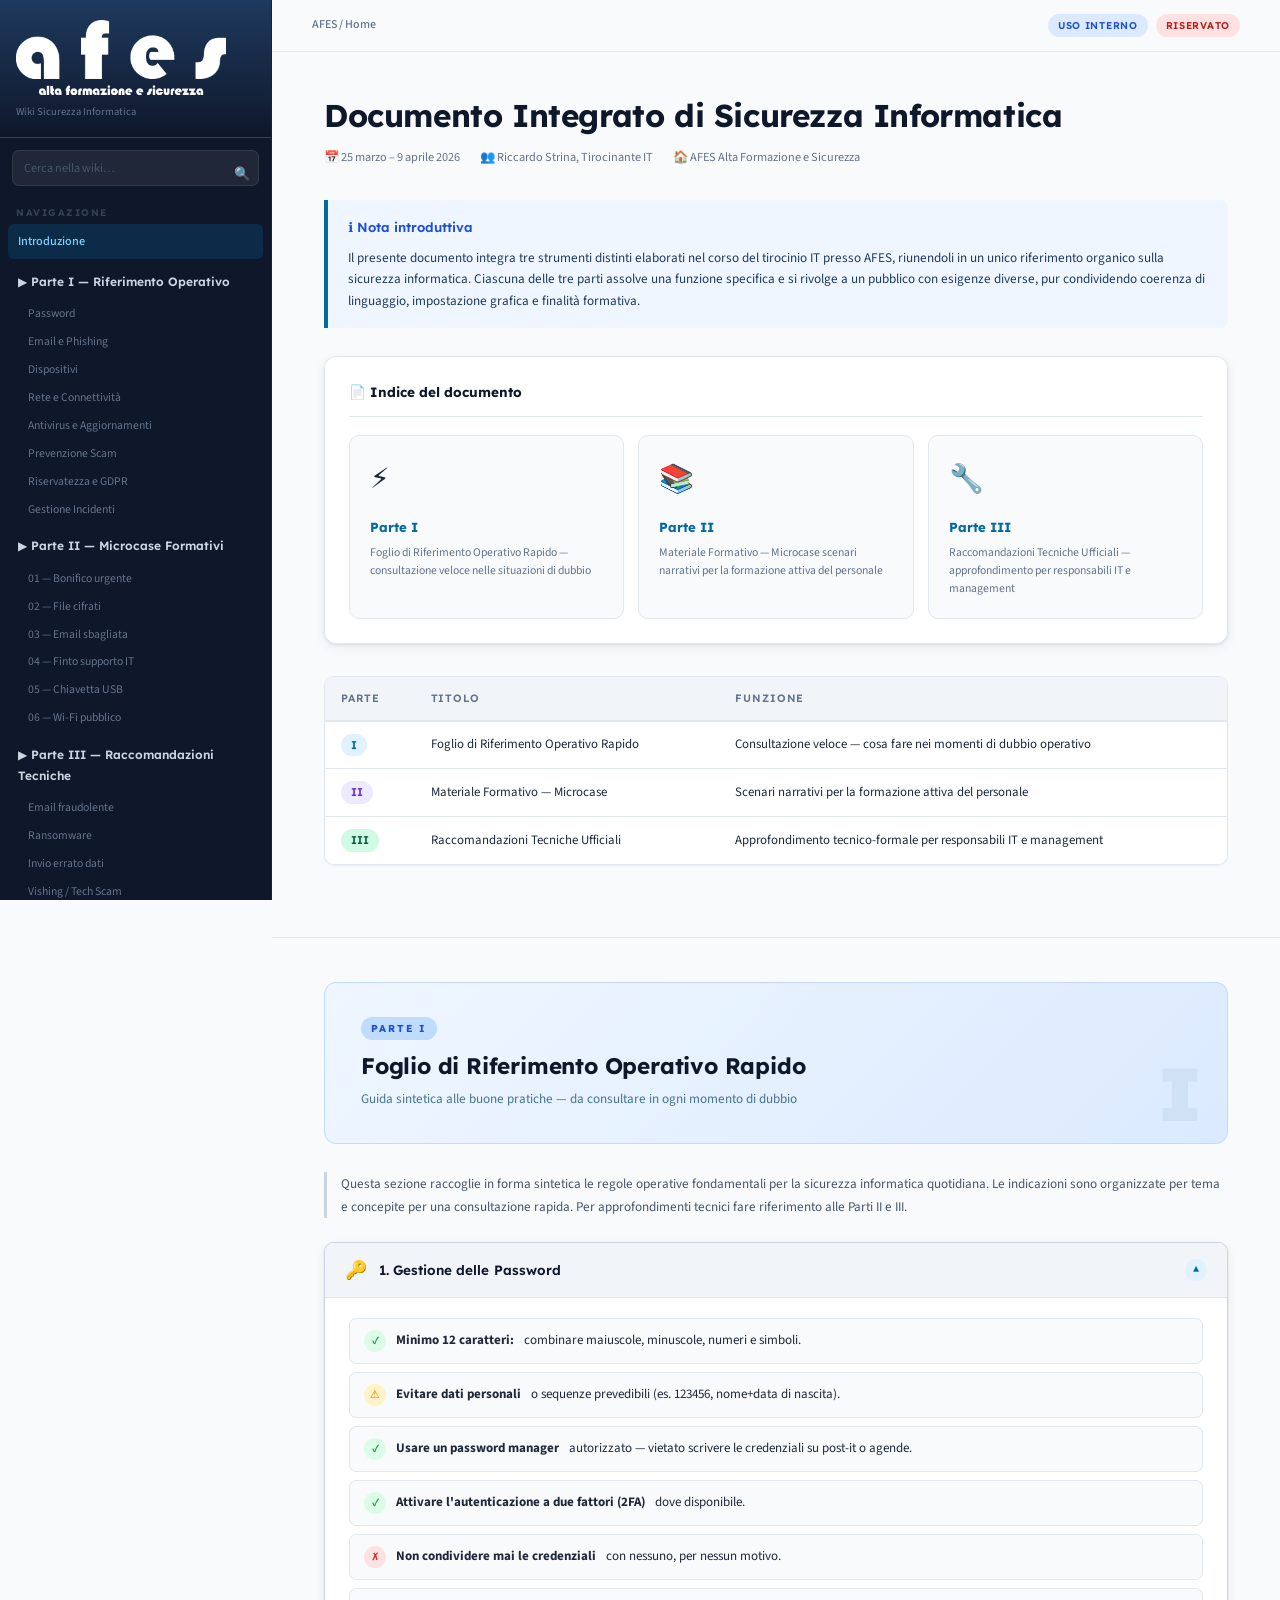
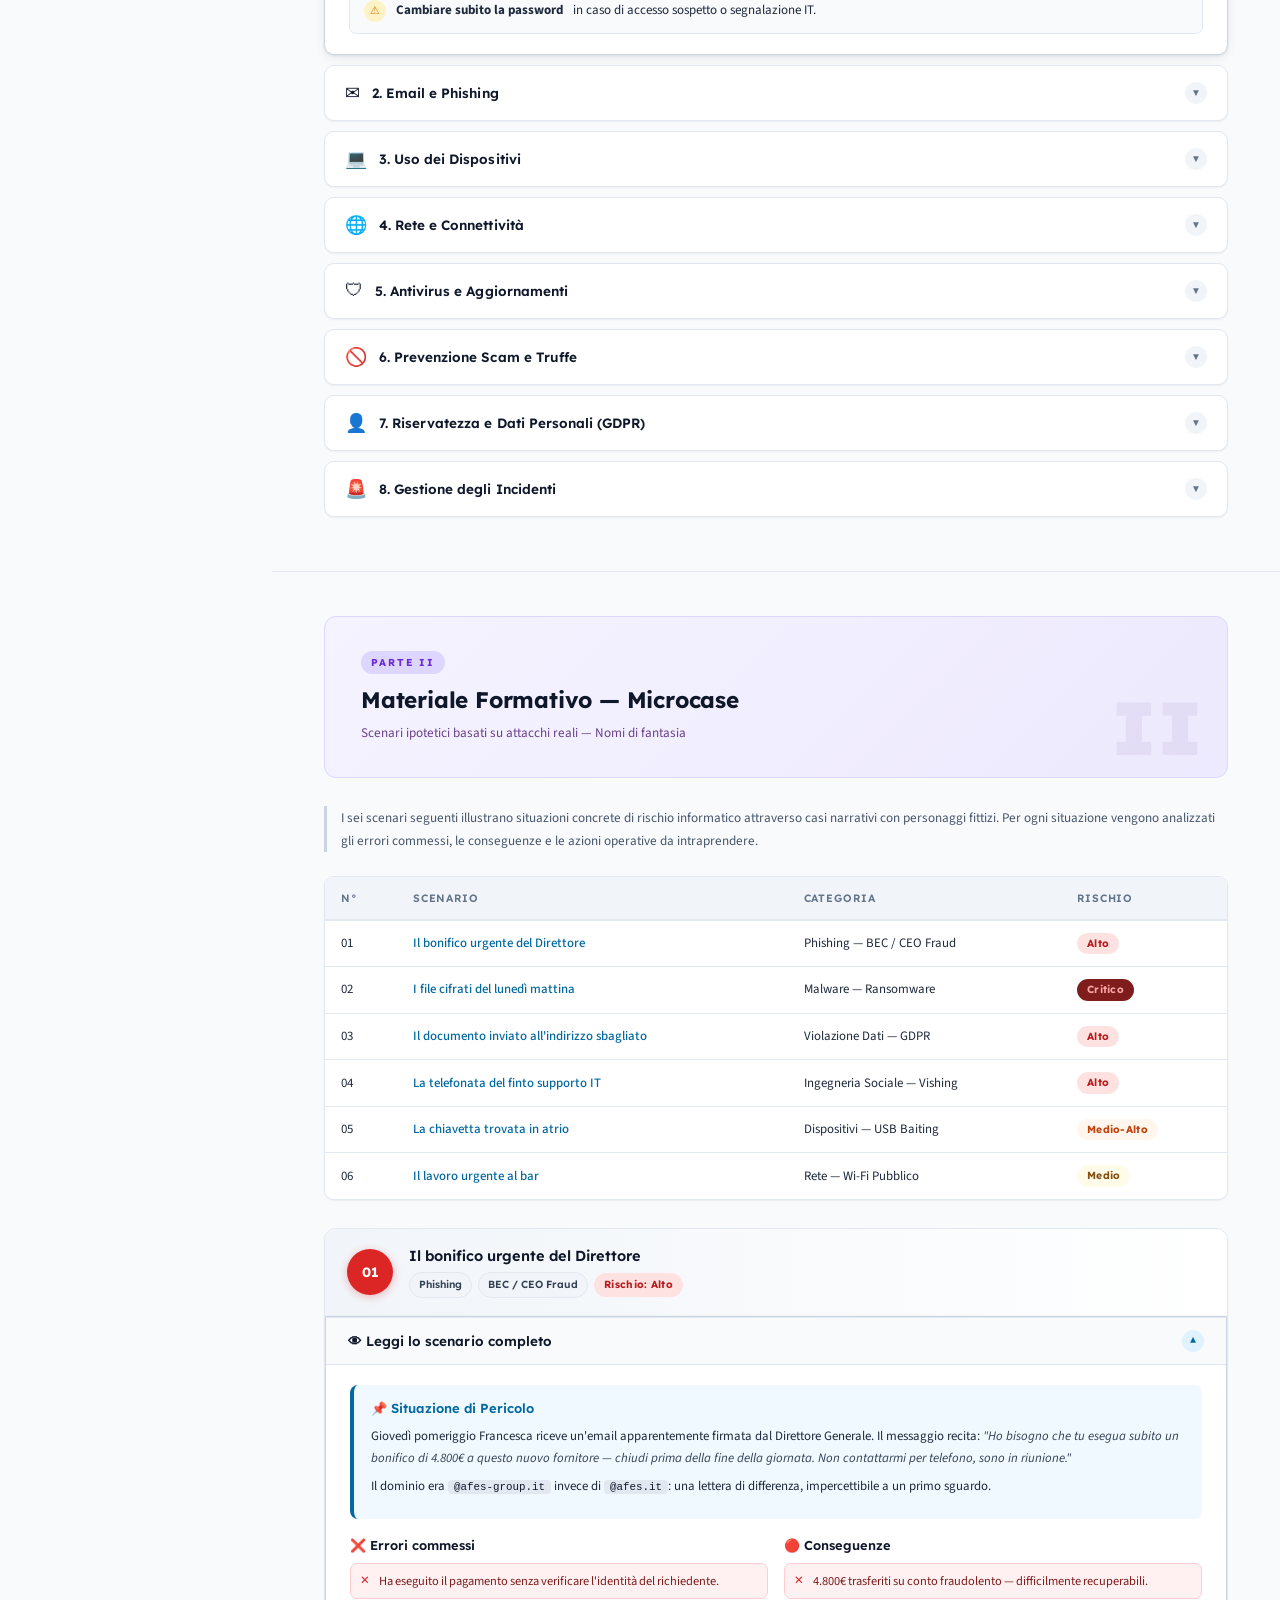
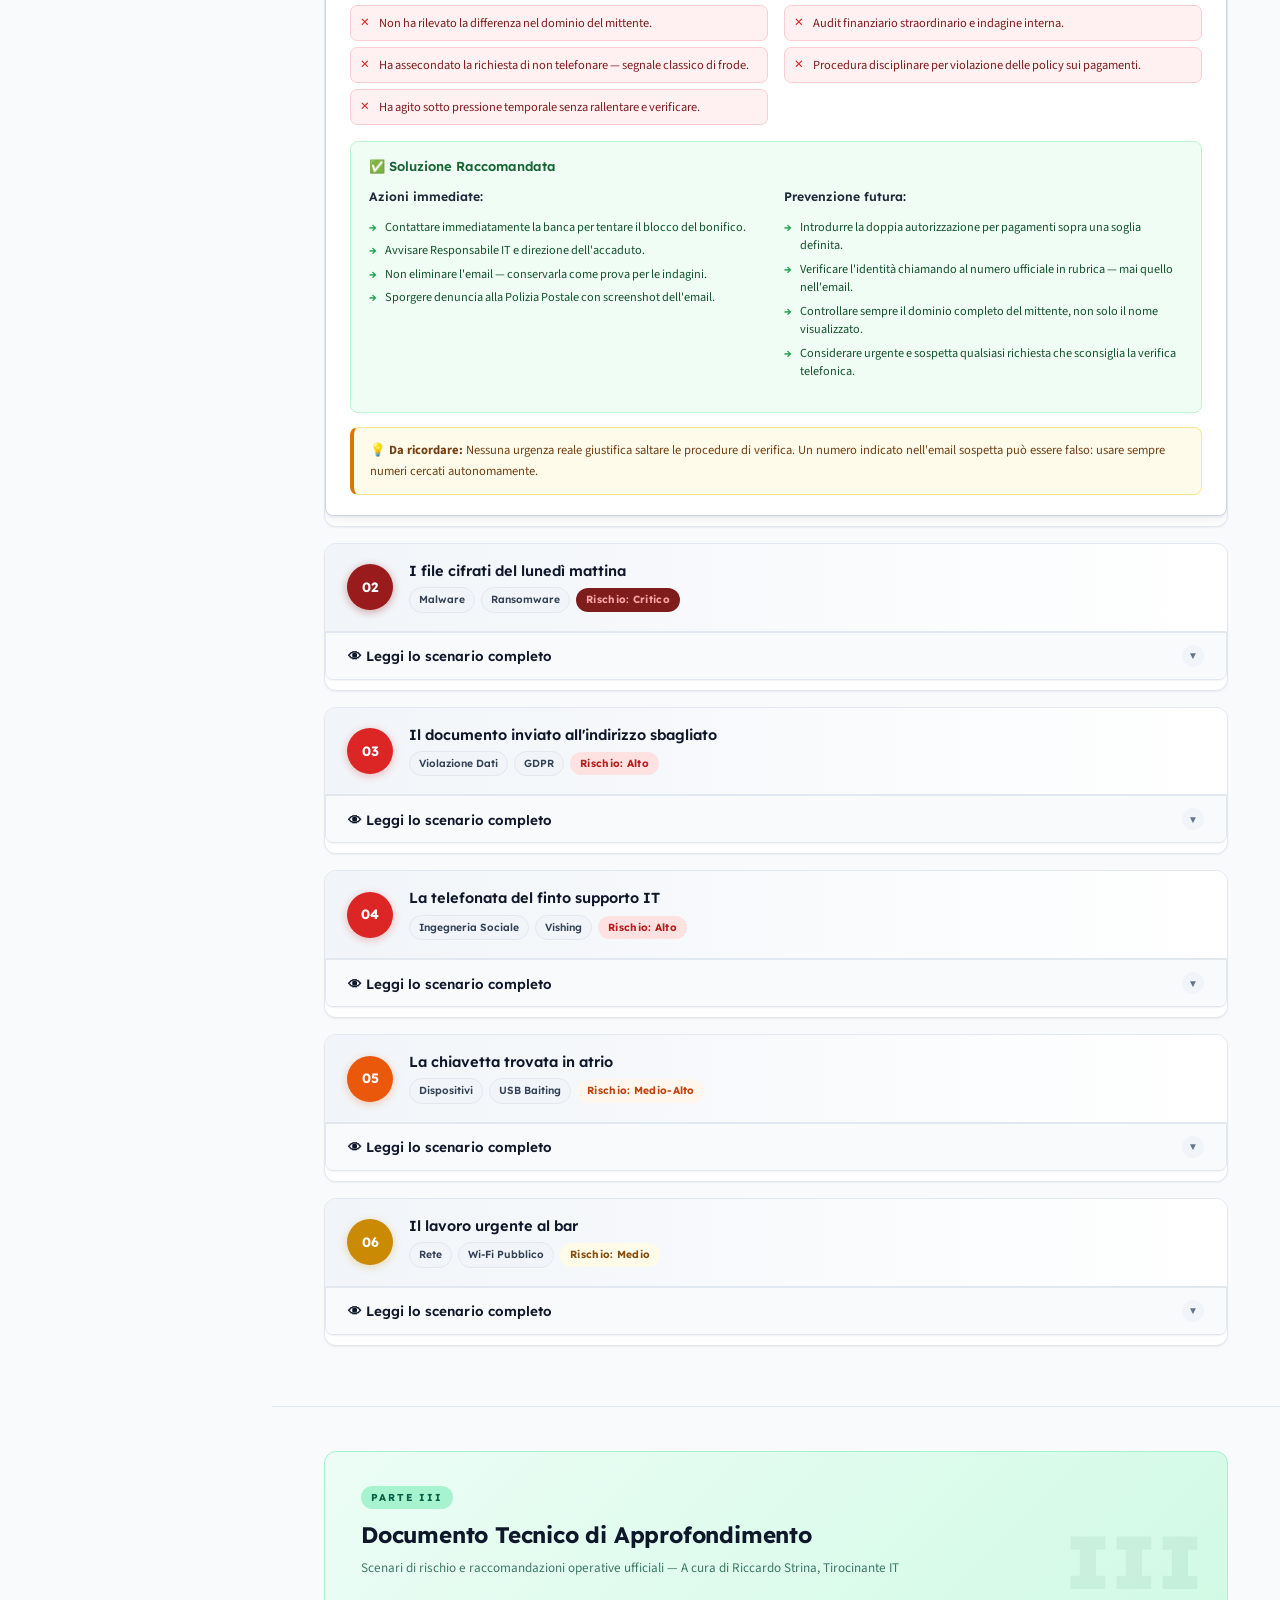
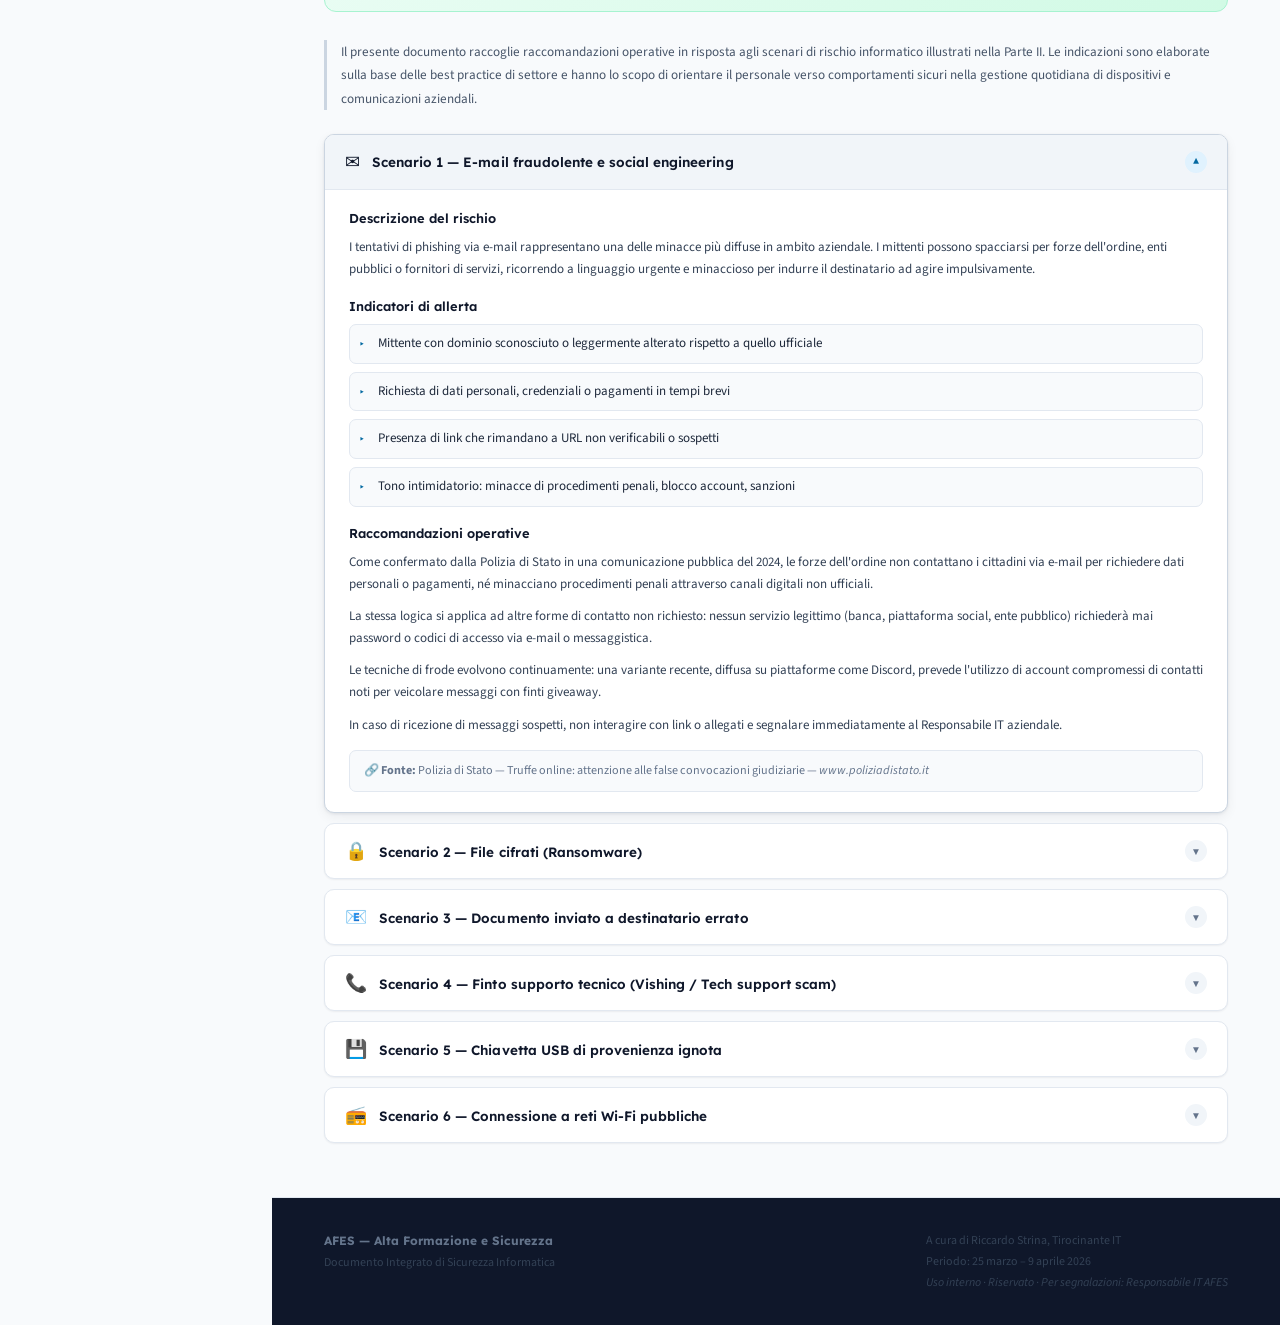
==== index.html @ fc2d23ad "Add files via upload" ====
<!DOCTYPE html>
<html lang="it">
<head>
  <meta charset="UTF-8" />
  <meta name="viewport" content="width=device-width, initial-scale=1.0" />
  <title>AFES — Wiki Sicurezza Informatica</title>
  <!-- UI/UX Pro Max: Corporate Trust font pairing (Lexend + Source Sans 3) -->
  <link rel="preconnect" href="https://fonts.googleapis.com" />
  <link rel="preconnect" href="https://fonts.gstatic.com" crossorigin />
  <link href="https://fonts.googleapis.com/css2?family=Lexend:wght@300;400;500;600;700&family=Source+Sans+3:wght@300;400;500;600;700&display=swap" rel="stylesheet" />
  <link rel="stylesheet" href="css/style.css" />
</head>
<body>

  <!-- SIDEBAR -->
  <nav class="sidebar" id="sidebar">
    <div class="sidebar-header">
      <div class="sidebar-brand">
        <img src="assets/afes-logo.png" alt="AFES — Alta Formazione e Sicurezza" class="sidebar-logo-img" />
        <div class="sidebar-subtitle">Wiki Sicurezza Informatica</div>
      </div>
    </div>

    <div class="sidebar-search">
      <input type="text" id="searchInput" placeholder="Cerca nella wiki…" autocomplete="off" />
      <div class="search-icon">&#128269;</div>
    </div>

    <div class="nav-section-label">Navigazione</div>
    <ul class="nav-links">
      <li><a href="#intro" class="nav-link active">Introduzione</a></li>
      <li>
        <a href="#parte1" class="nav-link nav-parent">&#9654; Parte I — Riferimento Operativo</a>
        <ul class="nav-sub">
          <li><a href="#p1-password">Password</a></li>
          <li><a href="#p1-email">Email e Phishing</a></li>
          <li><a href="#p1-dispositivi">Dispositivi</a></li>
          <li><a href="#p1-rete">Rete e Connettività</a></li>
          <li><a href="#p1-antivirus">Antivirus e Aggiornamenti</a></li>
          <li><a href="#p1-scam">Prevenzione Scam</a></li>
          <li><a href="#p1-gdpr">Riservatezza e GDPR</a></li>
          <li><a href="#p1-incidenti">Gestione Incidenti</a></li>
        </ul>
      </li>
      <li>
        <a href="#parte2" class="nav-link nav-parent">&#9654; Parte II — Microcase Formativi</a>
        <ul class="nav-sub">
          <li><a href="#s01">01 — Bonifico urgente</a></li>
          <li><a href="#s02">02 — File cifrati</a></li>
          <li><a href="#s03">03 — Email sbagliata</a></li>
          <li><a href="#s04">04 — Finto supporto IT</a></li>
          <li><a href="#s05">05 — Chiavetta USB</a></li>
          <li><a href="#s06">06 — Wi-Fi pubblico</a></li>
        </ul>
      </li>
      <li>
        <a href="#parte3" class="nav-link nav-parent">&#9654; Parte III — Raccomandazioni Tecniche</a>
        <ul class="nav-sub">
          <li><a href="#r1">Email fraudolente</a></li>
          <li><a href="#r2">Ransomware</a></li>
          <li><a href="#r3">Invio errato dati</a></li>
          <li><a href="#r4">Vishing / Tech Scam</a></li>
          <li><a href="#r5">USB ignota</a></li>
          <li><a href="#r6">Wi-Fi pubblico</a></li>
        </ul>
      </li>
    </ul>

    <div class="sidebar-footer">
      <div>A cura di Riccardo Strina</div>
      <div>Tirocinante IT · AFES · 2026</div>
    </div>
  </nav>

  <!-- HAMBURGER -->
  <button class="hamburger" id="hamburger" aria-label="Menu">&#9776;</button>

  <!-- MAIN CONTENT -->
  <main class="main-content" id="mainContent">

    <!-- TOP BAR -->
    <header class="topbar">
      <div class="topbar-breadcrumb" id="breadcrumb">AFES / Home</div>
      <div class="topbar-meta">
        <span class="badge badge-internal">Uso Interno</span>
        <span class="badge badge-reserved">Riservato</span>
      </div>
    </header>

    <!-- INTRO -->
    <section class="wiki-section" id="intro">
      <div class="page-header">
        <h1 class="page-title">Documento Integrato di Sicurezza Informatica</h1>
        <div class="page-meta">
          <span>&#128197; 25 marzo – 9 aprile 2026</span>
          <span>&#128101; Riccardo Strina, Tirocinante IT</span>
          <span>&#127968; AFES Alta Formazione e Sicurezza</span>
        </div>
      </div>

      <div class="infobox">
        <div class="infobox-title">&#8505; Nota introduttiva</div>
        <p>Il presente documento integra tre strumenti distinti elaborati nel corso del tirocinio IT presso AFES, riunendoli in un unico riferimento organico sulla sicurezza informatica. Ciascuna delle tre parti assolve una funzione specifica e si rivolge a un pubblico con esigenze diverse, pur condividendo coerenza di linguaggio, impostazione grafica e finalità formativa.</p>
      </div>

      <!-- TOC -->
      <div class="toc">
        <div class="toc-title">&#128196; Indice del documento</div>
        <div class="toc-grid">
          <div class="toc-card" onclick="scrollToSection('parte1')">
            <div class="toc-card-icon">&#9889;</div>
            <div class="toc-card-label">Parte I</div>
            <div class="toc-card-desc">Foglio di Riferimento Operativo Rapido — consultazione veloce nelle situazioni di dubbio</div>
          </div>
          <div class="toc-card" onclick="scrollToSection('parte2')">
            <div class="toc-card-icon">&#128218;</div>
            <div class="toc-card-label">Parte II</div>
            <div class="toc-card-desc">Materiale Formativo — Microcase scenari narrativi per la formazione attiva del personale</div>
          </div>
          <div class="toc-card" onclick="scrollToSection('parte3')">
            <div class="toc-card-icon">&#128295;</div>
            <div class="toc-card-label">Parte III</div>
            <div class="toc-card-desc">Raccomandazioni Tecniche Ufficiali — approfondimento per responsabili IT e management</div>
          </div>
        </div>
      </div>

      <div class="structure-table-wrap">
        <table class="wiki-table">
          <thead>
            <tr><th>Parte</th><th>Titolo</th><th>Funzione</th></tr>
          </thead>
          <tbody>
            <tr>
              <td><span class="part-badge p1">I</span></td>
              <td>Foglio di Riferimento Operativo Rapido</td>
              <td>Consultazione veloce — cosa fare nei momenti di dubbio operativo</td>
            </tr>
            <tr>
              <td><span class="part-badge p2">II</span></td>
              <td>Materiale Formativo — Microcase</td>
              <td>Scenari narrativi per la formazione attiva del personale</td>
            </tr>
            <tr>
              <td><span class="part-badge p3">III</span></td>
              <td>Raccomandazioni Tecniche Ufficiali</td>
              <td>Approfondimento tecnico-formale per responsabili IT e management</td>
            </tr>
          </tbody>
        </table>
      </div>
    </section>

    <!-- ══════════════════════════════════════════════ -->
    <!-- PARTE I -->
    <!-- ══════════════════════════════════════════════ -->
    <section class="wiki-section" id="parte1">
      <div class="part-header part-header-1" data-part="I">
        <div class="part-header-tag">PARTE I</div>
        <h2>Foglio di Riferimento Operativo Rapido</h2>
        <p>Guida sintetica alle buone pratiche — da consultare in ogni momento di dubbio</p>
      </div>

      <div class="section-intro">
        Questa sezione raccoglie in forma sintetica le regole operative fondamentali per la sicurezza informatica quotidiana. Le indicazioni sono organizzate per tema e concepite per una consultazione rapida. Per approfondimenti tecnici fare riferimento alle Parti II e III.
      </div>

      <!-- 1. Password -->
      <div class="accordion" id="p1-password">
        <button class="accordion-btn" onclick="toggleAccordion(this)">
          <span class="acc-icon">&#128273;</span>
          <span class="acc-title">1. Gestione delle Password</span>
          <span class="acc-arrow">&#9660;</span>
        </button>
        <div class="accordion-body">
          <ul class="rule-list">
            <li><span class="rule-icon ok">&#10003;</span><strong>Minimo 12 caratteri:</strong> combinare maiuscole, minuscole, numeri e simboli.</li>
            <li><span class="rule-icon warn">&#9888;</span><strong>Evitare dati personali</strong> o sequenze prevedibili (es. 123456, nome+data di nascita).</li>
            <li><span class="rule-icon ok">&#10003;</span><strong>Usare un password manager</strong> autorizzato — vietato scrivere le credenziali su post-it o agende.</li>
            <li><span class="rule-icon ok">&#10003;</span><strong>Attivare l'autenticazione a due fattori (2FA)</strong> dove disponibile.</li>
            <li><span class="rule-icon stop">&#10007;</span><strong>Non condividere mai le credenziali</strong> con nessuno, per nessun motivo.</li>
            <li><span class="rule-icon warn">&#9888;</span><strong>Cambiare subito la password</strong> in caso di accesso sospetto o segnalazione IT.</li>
          </ul>
        </div>
      </div>

      <!-- 2. Email -->
      <div class="accordion" id="p1-email">
        <button class="accordion-btn" onclick="toggleAccordion(this)">
          <span class="acc-icon">&#9993;</span>
          <span class="acc-title">2. Email e Phishing</span>
          <span class="acc-arrow">&#9660;</span>
        </button>
        <div class="accordion-body">
          <div class="alert-box alert-danger">
            <strong>&#9888; Segnali d'allarme:</strong> mittente con dominio anomalo, tono urgente, allegati .exe/.zip/.docm non attesi, link non corrispondenti al sito ufficiale, richiesta di credenziali o codici OTP.
          </div>
          <ul class="rule-list">
            <li><span class="rule-icon stop">&#10007;</span><strong>In caso di dubbio: non cliccare.</strong> Verificare chiamando un numero ufficiale cercato autonomamente — mai il numero indicato nell'email stessa.</li>
            <li><span class="rule-icon ok">&#10003;</span><strong>Segnalare l'email sospetta</strong> all'IT senza cancellarla: serve come prova.</li>
          </ul>
        </div>
      </div>

      <!-- 3. Dispositivi -->
      <div class="accordion" id="p1-dispositivi">
        <button class="accordion-btn" onclick="toggleAccordion(this)">
          <span class="acc-icon">&#128187;</span>
          <span class="acc-title">3. Uso dei Dispositivi</span>
          <span class="acc-arrow">&#9660;</span>
        </button>
        <div class="accordion-body">
          <ul class="rule-list">
            <li><span class="rule-icon ok">&#10003;</span><strong>Bloccare sempre lo schermo</strong> all'allontanamento dalla postazione <kbd>Win+L</kbd>.</li>
            <li><span class="rule-icon stop">&#10007;</span><strong>Non collegare dispositivi USB</strong> di provenienza sconosciuta o trovati.</li>
            <li><span class="rule-icon stop">&#10007;</span><strong>Installare solo software</strong> espressamente autorizzato dall'IT.</li>
            <li><span class="rule-icon ok">&#10003;</span><strong>Applicare gli aggiornamenti di sicurezza</strong> entro 48 ore dalla disponibilità.</li>
            <li><span class="rule-icon ok">&#10003;</span><strong>Smartphone:</strong> PIN obbligatorio + cifratura del dispositivo attiva.</li>
            <li><span class="rule-icon warn">&#9888;</span><strong>In caso di smarrimento o furto:</strong> avvisare immediatamente l'IT per il blocco remoto.</li>
          </ul>
        </div>
      </div>

      <!-- 4. Rete -->
      <div class="accordion" id="p1-rete">
        <button class="accordion-btn" onclick="toggleAccordion(this)">
          <span class="acc-icon">&#127760;</span>
          <span class="acc-title">4. Rete e Connettività</span>
          <span class="acc-arrow">&#9660;</span>
        </button>
        <div class="accordion-body">
          <ul class="rule-list">
            <li><span class="rule-icon ok">&#10003;</span><strong>Usare esclusivamente la rete aziendale o VPN</strong> per attività lavorative.</li>
            <li><span class="rule-icon warn">&#9888;</span><strong>Su Wi-Fi pubblico:</strong> attivare sempre la VPN prima di qualsiasi connessione.</li>
            <li><span class="rule-icon stop">&#10007;</span><strong>Vietato accedere ai sistemi aziendali</strong> da computer condivisi o cybercafè.</li>
            <li><span class="rule-icon ok">&#10003;</span><strong>Segnalare anomalie di rete</strong> (lentezza improvvisa, messaggi insoliti) all'IT.</li>
          </ul>
        </div>
      </div>

      <!-- 5. Antivirus -->
      <div class="accordion" id="p1-antivirus">
        <button class="accordion-btn" onclick="toggleAccordion(this)">
          <span class="acc-icon">&#128737;</span>
          <span class="acc-title">5. Antivirus e Aggiornamenti</span>
          <span class="acc-arrow">&#9660;</span>
        </button>
        <div class="accordion-body">
          <div class="info-grid">
            <div class="info-card">
              <div class="info-card-title">&#128260; Scansione Rapida</div>
              <p>Quotidiana, automatica all'avvio del sistema.</p>
            </div>
            <div class="info-card">
              <div class="info-card-title">&#128269; Scansione Completa</div>
              <p>Almeno settimanale, programmata.</p>
            </div>
            <div class="info-card">
              <div class="info-card-title">&#128275; Definizioni Antivirus</div>
              <p>Aggiornamento automatico sempre attivo.</p>
            </div>
            <div class="info-card">
              <div class="info-card-title">&#128196; Patch OS</div>
              <p>Applicare entro 48 ore dalla release.</p>
            </div>
          </div>
        </div>
      </div>

      <!-- 6. Scam -->
      <div class="accordion" id="p1-scam">
        <button class="accordion-btn" onclick="toggleAccordion(this)">
          <span class="acc-icon">&#128683;</span>
          <span class="acc-title">6. Prevenzione Scam e Truffe</span>
          <span class="acc-arrow">&#9660;</span>
        </button>
        <div class="accordion-body">
          <ul class="rule-list">
            <li><span class="rule-icon stop">&#10007;</span><strong>Nessuna organizzazione legittima</strong> chiede credenziali via email o telefono.</li>
            <li><span class="rule-icon stop">&#10007;</span><strong>'Supporto Microsoft/Google' che chiama spontaneamente:</strong> è sempre una truffa.</li>
            <li><span class="rule-icon stop">&#10007;</span><strong>Ransomware: non pagare mai</strong> — contattare immediatamente IT e direzione.</li>
            <li><span class="rule-icon warn">&#9888;</span><strong>SMS con link urgenti da 'banca' o 'corriere':</strong> ignorare e segnalare all'IT.</li>
            <li><span class="rule-icon warn">&#9888;</span><strong>Urgenza esagerata + offerta conveniente</strong> = quasi certamente una frode.</li>
          </ul>
        </div>
      </div>

      <!-- 7. GDPR -->
      <div class="accordion" id="p1-gdpr">
        <button class="accordion-btn" onclick="toggleAccordion(this)">
          <span class="acc-icon">&#128100;</span>
          <span class="acc-title">7. Riservatezza e Dati Personali (GDPR)</span>
          <span class="acc-arrow">&#9660;</span>
        </button>
        <div class="accordion-body">
          <ul class="rule-list">
            <li><span class="rule-icon ok">&#10003;</span><strong>Usare solo i canali aziendali approvati</strong> per l'invio di documenti sensibili.</li>
            <li><span class="rule-icon stop">&#10007;</span><strong>Vietato trasferire dati riservati</strong> via applicazioni personali (WhatsApp, Gmail…).</li>
            <li><span class="rule-icon ok">&#10003;</span><strong>Documenti cartacei riservati:</strong> utilizzare il trita-documenti, non il cestino.</li>
            <li><span class="rule-icon stop">&#10007;</span><strong>GDPR: vietato accedere a dati di terzi</strong> senza autorizzazione esplicita.</li>
            <li><span class="rule-icon stop">&#10007;</span><strong>Non trasferire dati aziendali</strong> su dispositivi o cloud personali non approvati.</li>
          </ul>
        </div>
      </div>

      <!-- 8. Incidenti -->
      <div class="accordion" id="p1-incidenti">
        <button class="accordion-btn" onclick="toggleAccordion(this)">
          <span class="acc-icon">&#128680;</span>
          <span class="acc-title">8. Gestione degli Incidenti</span>
          <span class="acc-arrow">&#9660;</span>
        </button>
        <div class="accordion-body">
          <div class="alert-box alert-danger">
            <strong>&#128680; Regola universale:</strong> In caso di dubbio su qualsiasi situazione, fermarsi, non agire impulsivamente, e contattare il Responsabile IT AFES prima di procedere.
          </div>
          <ul class="rule-list">
            <li><span class="rule-icon stop">&#10007;</span><strong>Non spegnere né riavviare il PC</strong> prima di aver contattato l'IT (si perdono prove forensi).</li>
            <li><span class="rule-icon warn">&#9888;</span><strong>Se si sospetta un'infezione attiva:</strong> disconnettersi dalla rete aziendale immediatamente.</li>
            <li><span class="rule-icon ok">&#10003;</span><strong>Annotare ora, data e descrizione precisa</strong> di quanto osservato.</li>
            <li><span class="rule-icon ok">&#10003;</span><strong>Contattare immediatamente il Responsabile IT AFES</strong> — non agire autonomamente.</li>
          </ul>
        </div>
      </div>

    </section>

    <!-- ══════════════════════════════════════════════ -->
    <!-- PARTE II -->
    <!-- ══════════════════════════════════════════════ -->
    <section class="wiki-section" id="parte2">
      <div class="part-header part-header-2" data-part="II">
        <div class="part-header-tag">PARTE II</div>
        <h2>Materiale Formativo — Microcase</h2>
        <p>Scenari ipotetici basati su attacchi reali — Nomi di fantasia</p>
      </div>

      <div class="section-intro">
        I sei scenari seguenti illustrano situazioni concrete di rischio informatico attraverso casi narrativi con personaggi fittizi. Per ogni situazione vengono analizzati gli errori commessi, le conseguenze e le azioni operative da intraprendere.
      </div>

      <!-- Scenario index table -->
      <div class="structure-table-wrap">
        <table class="wiki-table">
          <thead>
            <tr><th>N°</th><th>Scenario</th><th>Categoria</th><th>Rischio</th></tr>
          </thead>
          <tbody>
            <tr><td>01</td><td><a href="#s01" class="tbl-link">Il bonifico urgente del Direttore</a></td><td>Phishing — BEC / CEO Fraud</td><td><span class="risk risk-alto">Alto</span></td></tr>
            <tr><td>02</td><td><a href="#s02" class="tbl-link">I file cifrati del lunedì mattina</a></td><td>Malware — Ransomware</td><td><span class="risk risk-critico">Critico</span></td></tr>
            <tr><td>03</td><td><a href="#s03" class="tbl-link">Il documento inviato all'indirizzo sbagliato</a></td><td>Violazione Dati — GDPR</td><td><span class="risk risk-alto">Alto</span></td></tr>
            <tr><td>04</td><td><a href="#s04" class="tbl-link">La telefonata del finto supporto IT</a></td><td>Ingegneria Sociale — Vishing</td><td><span class="risk risk-alto">Alto</span></td></tr>
            <tr><td>05</td><td><a href="#s05" class="tbl-link">La chiavetta trovata in atrio</a></td><td>Dispositivi — USB Baiting</td><td><span class="risk risk-medioalto">Medio-Alto</span></td></tr>
            <tr><td>06</td><td><a href="#s06" class="tbl-link">Il lavoro urgente al bar</a></td><td>Rete — Wi-Fi Pubblico</td><td><span class="risk risk-medio">Medio</span></td></tr>
          </tbody>
        </table>
      </div>

      <!-- Scenario 01 -->
      <div class="scenario-card" id="s01">
        <div class="scenario-header">
          <div class="scenario-num">01</div>
          <div class="scenario-info">
            <h3>Il bonifico urgente del Direttore</h3>
            <div class="scenario-tags">
              <span class="tag">Phishing</span>
              <span class="tag">BEC / CEO Fraud</span>
              <span class="risk risk-alto">Rischio: Alto</span>
            </div>
          </div>
        </div>

        <div class="accordion" style="margin-top:0; border-radius:0 0 8px 8px;">
          <button class="accordion-btn scenario-acc-btn" onclick="toggleAccordion(this)">
            <span class="acc-title">&#128065; Leggi lo scenario completo</span>
            <span class="acc-arrow">&#9660;</span>
          </button>
          <div class="accordion-body">
            <div class="scenario-situation">
              <h4>&#128204; Situazione di Pericolo</h4>
              <p>Giovedì pomeriggio Francesca riceve un'email apparentemente firmata dal Direttore Generale. Il messaggio recita: <em>"Ho bisogno che tu esegua subito un bonifico di 4.800€ a questo nuovo fornitore — chiudi prima della fine della giornata. Non contattarmi per telefono, sono in riunione."</em></p>
              <p>Il dominio era <code>@afes-group.it</code> invece di <code>@afes.it</code>: una lettera di differenza, impercettibile a un primo sguardo.</p>
            </div>

            <div class="two-col">
              <div>
                <h4>&#10060; Errori commessi</h4>
                <ul class="check-list negative">
                  <li>Ha eseguito il pagamento senza verificare l'identità del richiedente.</li>
                  <li>Non ha rilevato la differenza nel dominio del mittente.</li>
                  <li>Ha assecondato la richiesta di non telefonare — segnale classico di frode.</li>
                  <li>Ha agito sotto pressione temporale senza rallentare e verificare.</li>
                </ul>
              </div>
              <div>
                <h4>&#128308; Conseguenze</h4>
                <ul class="check-list negative">
                  <li>4.800€ trasferiti su conto fraudolento — difficilmente recuperabili.</li>
                  <li>Audit finanziario straordinario e indagine interna.</li>
                  <li>Procedura disciplinare per violazione delle policy sui pagamenti.</li>
                </ul>
              </div>
            </div>

            <div class="solution-box">
              <h4>&#9989; Soluzione Raccomandata</h4>
              <div class="two-col">
                <div>
                  <strong>Azioni immediate:</strong>
                  <ul>
                    <li>Contattare immediatamente la banca per tentare il blocco del bonifico.</li>
                    <li>Avvisare Responsabile IT e direzione dell'accaduto.</li>
                    <li>Non eliminare l'email — conservarla come prova per le indagini.</li>
                    <li>Sporgere denuncia alla Polizia Postale con screenshot dell'email.</li>
                  </ul>
                </div>
                <div>
                  <strong>Prevenzione futura:</strong>
                  <ul>
                    <li>Introdurre la doppia autorizzazione per pagamenti sopra una soglia definita.</li>
                    <li>Verificare l'identità chiamando al numero ufficiale in rubrica — mai quello nell'email.</li>
                    <li>Controllare sempre il dominio completo del mittente, non solo il nome visualizzato.</li>
                    <li>Considerare urgente e sospetta qualsiasi richiesta che sconsiglia la verifica telefonica.</li>
                  </ul>
                </div>
              </div>
            </div>

            <div class="remember-box">
              <strong>&#128161; Da ricordare:</strong> Nessuna urgenza reale giustifica saltare le procedure di verifica. Un numero indicato nell'email sospetta può essere falso: usare sempre numeri cercati autonomamente.
            </div>
          </div>
        </div>
      </div>

      <!-- Scenario 02 -->
      <div class="scenario-card" id="s02">
        <div class="scenario-header">
          <div class="scenario-num s-critico">02</div>
          <div class="scenario-info">
            <h3>I file cifrati del lunedì mattina</h3>
            <div class="scenario-tags">
              <span class="tag">Malware</span>
              <span class="tag">Ransomware</span>
              <span class="risk risk-critico">Rischio: Critico</span>
            </div>
          </div>
        </div>

        <div class="accordion" style="margin-top:0; border-radius:0 0 8px 8px;">
          <button class="accordion-btn scenario-acc-btn" onclick="toggleAccordion(this)">
            <span class="acc-title">&#128065; Leggi lo scenario completo</span>
            <span class="acc-arrow">&#9660;</span>
          </button>
          <div class="accordion-body">
            <div class="scenario-situation">
              <h4>&#128204; Situazione di Pericolo</h4>
              <p>Marco arriva in ufficio il lunedì e trova lo schermo bloccato: <em>"I tuoi file sono stati cifrati. Hai 72 ore per pagare 2.500€ in Bitcoin."</em> Tutta la cartella condivisa del reparto è inaccessibile.</p>
              <p>Il venerdì aveva aperto un allegato ZIP da un'email di "corriere espresso". L'antivirus non era aggiornato da due settimane.</p>
            </div>

            <div class="two-col">
              <div>
                <h4>&#10060; Errori commessi</h4>
                <ul class="check-list negative">
                  <li>Ha aperto un allegato da un mittente non verificato.</li>
                  <li>L'antivirus non era aggiornato — non ha rilevato il malware.</li>
                  <li>I backup automatici erano disattivati da mesi.</li>
                  <li>Il computer aveva accesso in scrittura a tutte le cartelle condivise.</li>
                </ul>
              </div>
              <div>
                <h4>&#128308; Conseguenze</h4>
                <ul class="check-list negative">
                  <li>6 mesi di documentazione del reparto cifrata e inaccessibile.</li>
                  <li>48 ore di fermo operativo con impatto diretto sui servizi.</li>
                  <li>Ripristino parziale da backup: 4 giorni di lavoro irrecuperabili.</li>
                </ul>
              </div>
            </div>

            <div class="solution-box">
              <h4>&#9989; Soluzione Raccomandata</h4>
              <div class="two-col">
                <div>
                  <strong>Azioni immediate:</strong>
                  <ul>
                    <li>Staccare fisicamente il cavo di rete dal computer — immediatamente.</li>
                    <li>Non pagare il riscatto: non garantisce il ripristino e alimenta i criminali.</li>
                    <li>Contattare il Responsabile IT per avviare il ripristino da backup.</li>
                    <li>Segnalare l'incidente alla Polizia Postale e conservare le prove.</li>
                  </ul>
                </div>
                <div>
                  <strong>Prevenzione futura:</strong>
                  <ul>
                    <li>Attivare backup automatici giornalieri su storage separato dalla rete.</li>
                    <li>Mantenere l'antivirus sempre aggiornato con aggiornamento automatico obbligatorio.</li>
                    <li>Non aprire mai allegati da mittenti non verificati, specialmente ZIP o documenti con macro.</li>
                    <li>Limitare i permessi di scrittura sulle cartelle condivise al minimo necessario.</li>
                  </ul>
                </div>
              </div>
            </div>

            <div class="remember-box">
              <strong>&#128161; Da ricordare:</strong> Il ransomware è quasi sempre prevenibile. Un backup aggiornato rende l'attacco irrilevante. Pagare il riscatto non recupera i dati e trasforma l'organizzazione in un bersaglio abituale.
            </div>
          </div>
        </div>
      </div>

      <!-- Scenario 03 -->
      <div class="scenario-card" id="s03">
        <div class="scenario-header">
          <div class="scenario-num">03</div>
          <div class="scenario-info">
            <h3>Il documento inviato all'indirizzo sbagliato</h3>
            <div class="scenario-tags">
              <span class="tag">Violazione Dati</span>
              <span class="tag">GDPR</span>
              <span class="risk risk-alto">Rischio: Alto</span>
            </div>
          </div>
        </div>

        <div class="accordion" style="margin-top:0; border-radius:0 0 8px 8px;">
          <button class="accordion-btn scenario-acc-btn" onclick="toggleAccordion(this)">
            <span class="acc-title">&#128065; Leggi lo scenario completo</span>
            <span class="acc-arrow">&#9660;</span>
          </button>
          <div class="accordion-body">
            <div class="scenario-situation">
              <h4>&#128204; Situazione di Pericolo</h4>
              <p>Elena deve inviare a un collaboratore esterno un file Excel con i dati di 340 utenti. Di fretta, usa la sua email personale Gmail perché la VPN è lenta. Per errore inserisce un indirizzo privato nel campo "A". Se ne accorge due ore dopo, quando il collega la chiama chiedendo dove sia il file.</p>
            </div>

            <div class="two-col">
              <div>
                <h4>&#10060; Errori commessi</h4>
                <ul class="check-list negative">
                  <li>Ha usato l'email personale invece dei canali aziendali approvati.</li>
                  <li>Non ha verificato l'indirizzo del destinatario prima dell'invio.</li>
                  <li>Ha aggirato la VPN invece di segnalarne i problemi all'IT.</li>
                  <li>Non era attivo alcun sistema di DLP (Data Loss Prevention) aziendale.</li>
                </ul>
              </div>
              <div>
                <h4>&#128308; Conseguenze</h4>
                <ul class="check-list negative">
                  <li>Violazione del GDPR — dati personali di 340 utenti esposti a terzi.</li>
                  <li>Obbligo di valutare la notifica al Garante della Privacy entro 72 ore.</li>
                  <li>Potenziale sanzione fino al 4% del fatturato annuo.</li>
                </ul>
              </div>
            </div>

            <div class="solution-box">
              <h4>&#9989; Soluzione Raccomandata</h4>
              <div class="two-col">
                <div>
                  <strong>Azioni immediate:</strong>
                  <ul>
                    <li>Segnalare immediatamente al Responsabile IT e al DPO aziendale.</li>
                    <li>Contattare il destinatario errato richiedendo l'eliminazione immediata del file.</li>
                    <li>Documentare: ora, data, tipologia di dati, numero di soggetti coinvolti.</li>
                    <li>Il DPO valuta l'obbligo di notifica al Garante entro 72 ore dall'incidente.</li>
                  </ul>
                </div>
                <div>
                  <strong>Prevenzione futura:</strong>
                  <ul>
                    <li>Usare esclusivamente canali aziendali approvati per qualsiasi dato sensibile.</li>
                    <li>Introdurre la doppia conferma del destinatario per email con allegati personali.</li>
                    <li>Segnalare i problemi di performance degli strumenti IT invece di aggirarli.</li>
                    <li>Formare il personale sugli obblighi GDPR e le conseguenze concrete delle violazioni.</li>
                  </ul>
                </div>
              </div>
            </div>

            <div class="remember-box">
              <strong>&#128161; Da ricordare:</strong> Il GDPR non distingue tra errori intenzionali e accidentali. La "soluzione rapida" di usare strumenti personali per dati aziendali può costare sanzioni elevate e danni reputazionali.
            </div>
          </div>
        </div>
      </div>

      <!-- Scenario 04 -->
      <div class="scenario-card" id="s04">
        <div class="scenario-header">
          <div class="scenario-num">04</div>
          <div class="scenario-info">
            <h3>La telefonata del finto supporto IT</h3>
            <div class="scenario-tags">
              <span class="tag">Ingegneria Sociale</span>
              <span class="tag">Vishing</span>
              <span class="risk risk-alto">Rischio: Alto</span>
            </div>
          </div>
        </div>

        <div class="accordion" style="margin-top:0; border-radius:0 0 8px 8px;">
          <button class="accordion-btn scenario-acc-btn" onclick="toggleAccordion(this)">
            <span class="acc-title">&#128065; Leggi lo scenario completo</span>
            <span class="acc-arrow">&#9660;</span>
          </button>
          <div class="accordion-body">
            <div class="scenario-situation">
              <h4>&#128204; Situazione di Pericolo</h4>
              <p>Roberto riceve una chiamata: <em>"Buongiorno, sono del supporto informatico centralizzato. Abbiamo rilevato accessi anomali al suo account dalla Cina. Per bloccarli ho bisogno di verificare la sua identità: mi dica il nome utente e, non appena riceve un SMS con un codice, me lo legga."</em></p>
              <p>La voce è professionale. Roberto, preoccupato, collabora.</p>
            </div>

            <div class="two-col">
              <div>
                <h4>&#10060; Errori commessi</h4>
                <ul class="check-list negative">
                  <li>Ha fornito le credenziali a un chiamante non verificato.</li>
                  <li>Ha letto il codice OTP ricevuto via SMS — che autorizzava l'accesso all'attaccante.</li>
                  <li>Non ha richiamato il numero IT ufficiale aziendale per verificare.</li>
                  <li>Si è fatto guidare dall'urgenza e dalla paura invece di rallentare.</li>
                </ul>
              </div>
              <div>
                <h4>&#128308; Conseguenze</h4>
                <ul class="check-list negative">
                  <li>Account aziendale compromesso — accesso a email e documenti riservati.</li>
                  <li>Tentativo di accesso al sistema gestionale con le credenziali rubate.</li>
                  <li>Blocco d'emergenza e reset forzato di tutte le credenziali aziendali.</li>
                </ul>
              </div>
            </div>

            <div class="solution-box">
              <h4>&#9989; Soluzione Raccomandata</h4>
              <div class="two-col">
                <div>
                  <strong>Azioni immediate:</strong>
                  <ul>
                    <li>Riagganciare immediatamente senza fornire ulteriori informazioni.</li>
                    <li>Contattare il Responsabile IT tramite il numero ufficiale aziendale.</li>
                    <li>Cambiare subito tutte le password degli account potenzialmente compromessi.</li>
                    <li>Segnalare la telefonata all'IT per valutare l'entità della compromissione.</li>
                  </ul>
                </div>
                <div>
                  <strong>Prevenzione futura:</strong>
                  <ul>
                    <li>Il supporto IT aziendale legittimo non chiede mai password o codici OTP per telefono.</li>
                    <li>In caso di chiamata sospetta: riagganciare e richiamare il numero ufficiale in rubrica.</li>
                    <li>I codici OTP non vanno condivisi con nessuno, per nessun motivo e in nessun contesto.</li>
                    <li>Adottare un protocollo di verifica interno per richieste IT non pianificate.</li>
                  </ul>
                </div>
              </div>
            </div>

            <div class="remember-box">
              <strong>&#128161; Da ricordare:</strong> I codici OTP non vanno mai letti ad alta voce a nessuno: autorizzano operazioni in tempo reale. L'ingegneria sociale sfrutta la fiducia — verificare l'identità è sempre lecito e doveroso.
            </div>
          </div>
        </div>
      </div>

      <!-- Scenario 05 -->
      <div class="scenario-card" id="s05">
        <div class="scenario-header">
          <div class="scenario-num s-medioalto">05</div>
          <div class="scenario-info">
            <h3>La chiavetta trovata in atrio</h3>
            <div class="scenario-tags">
              <span class="tag">Dispositivi</span>
              <span class="tag">USB Baiting</span>
              <span class="risk risk-medioalto">Rischio: Medio-Alto</span>
            </div>
          </div>
        </div>

        <div class="accordion" style="margin-top:0; border-radius:0 0 8px 8px;">
          <button class="accordion-btn scenario-acc-btn" onclick="toggleAccordion(this)">
            <span class="acc-title">&#128065; Leggi lo scenario completo</span>
            <span class="acc-arrow">&#9660;</span>
          </button>
          <div class="accordion-body">
            <div class="scenario-situation">
              <h4>&#128204; Situazione di Pericolo</h4>
              <p>Luca trova una chiavetta USB nell'atrio dell'edificio. Curioso, la inserisce nel suo computer per vederne il contenuto. La chiavetta esegue automaticamente uno script in background che installa un keylogger silenzioso — senza che Luca veda nulla di anomalo.</p>
              <p>Nelle settimane successive, le credenziali di diversi colleghi vengono compromesse.</p>
            </div>

            <div class="two-col">
              <div>
                <h4>&#10060; Errori commessi</h4>
                <ul class="check-list negative">
                  <li>Ha inserito un dispositivo USB di provenienza sconosciuta nel computer aziendale.</li>
                  <li>Non ha consegnato il dispositivo all'IT per un'analisi in ambiente isolato.</li>
                  <li>Ha sottovalutato il rischio di esecuzione automatica di codice malevolo.</li>
                  <li>Non ha verificato con l'IT prima di procedere autonomamente.</li>
                </ul>
              </div>
              <div>
                <h4>&#128308; Conseguenze</h4>
                <ul class="check-list negative">
                  <li>Installazione silenziosa di keylogger — credenziali di più utenti compromesse.</li>
                  <li>Accesso non autorizzato a sistemi aziendali nel corso delle settimane successive.</li>
                  <li>Audit di sicurezza completo su tutti i dispositivi della rete.</li>
                </ul>
              </div>
            </div>

            <div class="solution-box">
              <h4>&#9989; Soluzione Raccomandata</h4>
              <div class="two-col">
                <div>
                  <strong>Azioni immediate:</strong>
                  <ul>
                    <li>Scollegare immediatamente la chiavetta USB.</li>
                    <li>Contattare il Responsabile IT senza accendere o spegnere il computer.</li>
                    <li>Eseguire una scansione antivirus completa del sistema.</li>
                    <li>Cambiare tutte le credenziali utilizzate sul computer potenzialmente compromesso.</li>
                  </ul>
                </div>
                <div>
                  <strong>Prevenzione futura:</strong>
                  <ul>
                    <li>Non inserire mai dispositivi USB di provenienza sconosciuta nei computer aziendali o personali.</li>
                    <li>Consegnare qualsiasi dispositivo trovato al Responsabile IT, che potrà analizzarlo in ambiente sicuro.</li>
                    <li>Disabilitare l'esecuzione automatica (AutoRun) sui computer aziendali come misura preventiva.</li>
                    <li>Sensibilizzare il personale sulla tecnica del "baiting" come vettore di attacco deliberato.</li>
                  </ul>
                </div>
              </div>
            </div>

            <div class="remember-box">
              <strong>&#128161; Da ricordare:</strong> I dispositivi USB abbandonati intenzionalmente sono uno strumento d'attacco documentato. Inserire un dispositivo sconosciuto equivale a consegnare le chiavi del sistema a uno sconosciuto.
            </div>
          </div>
        </div>
      </div>

      <!-- Scenario 06 -->
      <div class="scenario-card" id="s06">
        <div class="scenario-header">
          <div class="scenario-num s-medio">06</div>
          <div class="scenario-info">
            <h3>Il lavoro urgente al bar</h3>
            <div class="scenario-tags">
              <span class="tag">Rete</span>
              <span class="tag">Wi-Fi Pubblico</span>
              <span class="risk risk-medio">Rischio: Medio</span>
            </div>
          </div>
        </div>

        <div class="accordion" style="margin-top:0; border-radius:0 0 8px 8px;">
          <button class="accordion-btn scenario-acc-btn" onclick="toggleAccordion(this)">
            <span class="acc-title">&#128065; Leggi lo scenario completo</span>
            <span class="acc-arrow">&#9660;</span>
          </button>
          <div class="accordion-body">
            <div class="scenario-situation">
              <h4>&#128204; Situazione di Pericolo</h4>
              <p>Sara è in trasferta e deve inviare urgentemente un documento riservato al proprio responsabile. Si connette al Wi-Fi del bar senza attivare la VPN aziendale e trasmette il file tramite la webmail aziendale.</p>
              <p>Un attaccante sulla stessa rete ha intercettato la sessione tramite un attacco man-in-the-middle, acquisendo le credenziali di accesso.</p>
            </div>

            <div class="two-col">
              <div>
                <h4>&#10060; Errori commessi</h4>
                <ul class="check-list negative">
                  <li>Ha utilizzato una rete Wi-Fi pubblica senza attivare la VPN aziendale.</li>
                  <li>Ha trasmesso dati riservati su una rete non cifrata.</li>
                  <li>Non ha valutato il rischio prima di procedere con l'urgenza percepita.</li>
                  <li>Non ha considerato l'alternativa di usare la connessione dati mobile del telefono.</li>
                </ul>
              </div>
              <div>
                <h4>&#128308; Conseguenze</h4>
                <ul class="check-list negative">
                  <li>Credenziali della webmail aziendale intercettate e compromesse.</li>
                  <li>Possibile accesso ai documenti riservati trasmessi e alla posta elettronica.</li>
                  <li>Necessità di reset delle credenziali e audit delle comunicazioni intercorse.</li>
                </ul>
              </div>
            </div>

            <div class="solution-box">
              <h4>&#9989; Soluzione Raccomandata</h4>
              <div class="two-col">
                <div>
                  <strong>Azioni immediate:</strong>
                  <ul>
                    <li>Cambiare immediatamente la password della webmail e di tutti gli account correlati.</li>
                    <li>Avvisare il Responsabile IT dell'accaduto e della rete utilizzata.</li>
                    <li>Verificare se il documento trasmesso contenesse dati soggetti a GDPR.</li>
                    <li>Monitorare gli accessi all'account nelle ore successive.</li>
                  </ul>
                </div>
                <div>
                  <strong>Prevenzione futura:</strong>
                  <ul>
                    <li>Attivare sempre la VPN aziendale prima di qualsiasi connessione su rete pubblica.</li>
                    <li>In mancanza di VPN, privilegiare la connessione dati mobile (hotspot personale).</li>
                    <li>Disattivare la connessione automatica alle reti Wi-Fi disponibili nelle impostazioni del dispositivo.</li>
                    <li>Evitare l'accesso a sistemi aziendali, email o documenti riservati su reti pubbliche.</li>
                  </ul>
                </div>
              </div>
            </div>

            <div class="remember-box">
              <strong>&#128161; Da ricordare:</strong> Le reti Wi-Fi pubbliche non offrono garanzie di sicurezza. Il traffico non cifrato può essere intercettato da chiunque si trovi sulla stessa rete. La VPN non è un optional: è una misura di sicurezza di base per il lavoro da remoto.
            </div>
          </div>
        </div>
      </div>

    </section>

    <!-- ══════════════════════════════════════════════ -->
    <!-- PARTE III -->
    <!-- ══════════════════════════════════════════════ -->
    <section class="wiki-section" id="parte3">
      <div class="part-header part-header-3" data-part="III">
        <div class="part-header-tag">PARTE III</div>
        <h2>Documento Tecnico di Approfondimento</h2>
        <p>Scenari di rischio e raccomandazioni operative ufficiali — A cura di Riccardo Strina, Tirocinante IT</p>
      </div>

      <div class="section-intro">
        Il presente documento raccoglie raccomandazioni operative in risposta agli scenari di rischio informatico illustrati nella Parte II. Le indicazioni sono elaborate sulla base delle best practice di settore e hanno lo scopo di orientare il personale verso comportamenti sicuri nella gestione quotidiana di dispositivi e comunicazioni aziendali.
      </div>

      <!-- R1 -->
      <div class="accordion" id="r1">
        <button class="accordion-btn" onclick="toggleAccordion(this)">
          <span class="acc-icon">&#9993;</span>
          <span class="acc-title">Scenario 1 — E-mail fraudolente e social engineering</span>
          <span class="acc-arrow">&#9660;</span>
        </button>
        <div class="accordion-body">
          <h4>Descrizione del rischio</h4>
          <p>I tentativi di phishing via e-mail rappresentano una delle minacce più diffuse in ambito aziendale. I mittenti possono spacciarsi per forze dell'ordine, enti pubblici o fornitori di servizi, ricorrendo a linguaggio urgente e minaccioso per indurre il destinatario ad agire impulsivamente.</p>

          <h4>Indicatori di allerta</h4>
          <ul class="tech-list">
            <li>Mittente con dominio sconosciuto o leggermente alterato rispetto a quello ufficiale</li>
            <li>Richiesta di dati personali, credenziali o pagamenti in tempi brevi</li>
            <li>Presenza di link che rimandano a URL non verificabili o sospetti</li>
            <li>Tono intimidatorio: minacce di procedimenti penali, blocco account, sanzioni</li>
          </ul>

          <h4>Raccomandazioni operative</h4>
          <p>Come confermato dalla Polizia di Stato in una comunicazione pubblica del 2024, le forze dell'ordine non contattano i cittadini via e-mail per richiedere dati personali o pagamenti, né minacciano procedimenti penali attraverso canali digitali non ufficiali.</p>
          <p>La stessa logica si applica ad altre forme di contatto non richiesto: nessun servizio legittimo (banca, piattaforma social, ente pubblico) richiederà mai password o codici di accesso via e-mail o messaggistica.</p>
          <p>Le tecniche di frode evolvono continuamente: una variante recente, diffusa su piattaforme come Discord, prevede l'utilizzo di account compromessi di contatti noti per veicolare messaggi con finti giveaway.</p>
          <p>In caso di ricezione di messaggi sospetti, non interagire con link o allegati e segnalare immediatamente al Responsabile IT aziendale.</p>

          <div class="source-box">
            <strong>&#128279; Fonte:</strong> Polizia di Stato — Truffe online: attenzione alle false convocazioni giudiziarie — <em>www.poliziadistato.it</em>
          </div>
        </div>
      </div>

      <!-- R2 -->
      <div class="accordion" id="r2">
        <button class="accordion-btn" onclick="toggleAccordion(this)">
          <span class="acc-icon">&#128274;</span>
          <span class="acc-title">Scenario 2 — File cifrati (Ransomware)</span>
          <span class="acc-arrow">&#9660;</span>
        </button>
        <div class="accordion-body">
          <h4>Descrizione del rischio</h4>
          <p>Un ransomware è un software malevolo che cifra i dati presenti sul sistema infetto, rendendoli inaccessibili, e richiede il pagamento di un riscatto per il ripristino. La modalità di infezione più comune è il phishing.</p>
          <p>Un caso rappresentativo a livello locale è l'attacco subito dall'ASL di L'Aquila, riconducibile a un episodio di phishing che ha compromesso l'operatività dell'ente per un periodo prolungato.</p>

          <h4>Raccomandazioni operative</h4>
          <ul class="tech-list">
            <li>Non aprire allegati o link provenienti da mittenti sconosciuti o inattesi.</li>
            <li>In caso di comparsa improvvisa di messaggi di riscatto o inaccessibilità dei file, disconnettere immediatamente il dispositivo dalla rete (cavo Ethernet e Wi-Fi).</li>
            <li>Non tentare di ripristinare i file autonomamente né effettuare pagamenti.</li>
            <li>Contattare senza indugio il Responsabile IT per la gestione dell'incidente.</li>
          </ul>
        </div>
      </div>

      <!-- R3 -->
      <div class="accordion" id="r3">
        <button class="accordion-btn" onclick="toggleAccordion(this)">
          <span class="acc-icon">&#128231;</span>
          <span class="acc-title">Scenario 3 — Documento inviato a destinatario errato</span>
          <span class="acc-arrow">&#9660;</span>
        </button>
        <div class="accordion-body">
          <h4>Descrizione del rischio</h4>
          <p>La trasmissione di documenti contenenti dati sensibili a indirizzi e-mail errati costituisce un rischio reale di violazione della privacy, con possibili implicazioni ai sensi del GDPR. L'errore può derivare da distrazione, completamento automatico del campo destinatario o indirizzi simili tra loro.</p>

          <h4>Raccomandazioni operative</h4>
          <ul class="tech-list">
            <li>Verificare sempre con attenzione il campo "A:" prima di inviare comunicazioni contenenti dati riservati o allegati.</li>
            <li>Prestare attenzione alle funzioni di completamento automatico, che possono suggerire indirizzi simili a quelli desiderati.</li>
            <li>In caso di invio errato accertato, notificarlo immediatamente al Responsabile IT e, se del caso, al titolare del trattamento dati.</li>
          </ul>
        </div>
      </div>

      <!-- R4 -->
      <div class="accordion" id="r4">
        <button class="accordion-btn" onclick="toggleAccordion(this)">
          <span class="acc-icon">&#128222;</span>
          <span class="acc-title">Scenario 4 — Finto supporto tecnico (Vishing / Tech support scam)</span>
          <span class="acc-arrow">&#9660;</span>
        </button>
        <div class="accordion-body">
          <h4>Descrizione del rischio</h4>
          <p>Questa tipologia di attacco prevede che un individuo si presenti come tecnico o supporto IT, contattando il dipendente telefonicamente o via e-mail per richiedere accesso remoto al dispositivo o la comunicazione di credenziali, con il pretesto di risolvere un problema tecnico.</p>

          <h4>Raccomandazioni operative</h4>
          <ul class="tech-list">
            <li>Nessun tecnico IT legittimo richiede credenziali di accesso, password o dati di carte di pagamento tramite canali non verificati.</li>
            <li>In caso di contatto non atteso da presunti tecnici, interrompere la comunicazione e verificare l'identità del richiedente contattando direttamente il proprio Responsabile IT.</li>
            <li>Non concedere accesso remoto al dispositivo se non su richiesta esplicita e verificata del reparto IT interno.</li>
          </ul>
        </div>
      </div>

      <!-- R5 -->
      <div class="accordion" id="r5">
        <button class="accordion-btn" onclick="toggleAccordion(this)">
          <span class="acc-icon">&#128190;</span>
          <span class="acc-title">Scenario 5 — Chiavetta USB di provenienza ignota</span>
          <span class="acc-arrow">&#9660;</span>
        </button>
        <div class="accordion-body">
          <h4>Descrizione del rischio</h4>
          <p>Il ritrovamento di dispositivi di archiviazione rimovibili (chiavette USB, hard disk esterni) in aree comuni è una tecnica di attacco nota come "baiting". I dispositivi possono contenere malware configurato per eseguirsi automaticamente all'inserimento, senza alcuna interazione da parte dell'utente.</p>

          <h4>Raccomandazioni operative</h4>
          <ul class="tech-list">
            <li>Non inserire mai dispositivi USB di provenienza sconosciuta nei computer aziendali o personali.</li>
            <li>Consegnare il dispositivo trovato al Responsabile IT, che potrà analizzarlo in ambiente sicuro e isolato.</li>
            <li>Non tentare di verificarne il contenuto autonomamente.</li>
          </ul>
        </div>
      </div>

      <!-- R6 -->
      <div class="accordion" id="r6">
        <button class="accordion-btn" onclick="toggleAccordion(this)">
          <span class="acc-icon">&#128251;</span>
          <span class="acc-title">Scenario 6 — Connessione a reti Wi-Fi pubbliche</span>
          <span class="acc-arrow">&#9660;</span>
        </button>
        <div class="accordion-body">
          <h4>Descrizione del rischio</h4>
          <p>Le reti Wi-Fi pubbliche (aeroporti, hotel, bar, spazi coworking) non offrono garanzie di sicurezza sul traffico dati. A differenza delle reti aziendali o domestiche, il traffico su reti pubbliche può essere intercettato da terzi presenti sulla stessa rete tramite tecniche note come "man-in-the-middle".</p>

          <h4>Raccomandazioni operative</h4>
          <ul class="tech-list">
            <li>Evitare l'accesso a sistemi aziendali, e-mail o documenti riservati quando connessi a reti pubbliche.</li>
            <li>Utilizzare una VPN (Virtual Private Network) aziendale o affidabile per cifrare il traffico dati e proteggere le comunicazioni durante l'uso di reti non sicure.</li>
            <li>Disattivare la connessione automatica alle reti Wi-Fi disponibili nelle impostazioni del dispositivo.</li>
          </ul>
        </div>
      </div>

    </section>

    <!-- FOOTER -->
    <footer class="wiki-footer">
      <div class="footer-inner">
        <div>
          <strong>AFES — Alta Formazione e Sicurezza</strong><br/>
          Documento Integrato di Sicurezza Informatica
        </div>
        <div>
          A cura di Riccardo Strina, Tirocinante IT<br/>
          Periodo: 25 marzo – 9 aprile 2026<br/>
          <em>Uso interno · Riservato · Per segnalazioni: Responsabile IT AFES</em>
        </div>
      </div>
    </footer>

  </main>

  <script src="js/script.js"></script>
</body>
</html>
---- css/style.css ----
/* ══════════════════════════════════════════════════════════════
   AFES — Wiki Sicurezza Informatica
   UI/UX Pro Max: Minimalism + Corporate Trust + B2B Palette
   ══════════════════════════════════════════════════════════════ */

*, *::before, *::after { box-sizing: border-box; margin: 0; padding: 0; }

:root {
  --sidebar-w:    272px;

  /* B2B Trust Palette (from UI/UX Pro Max colors.csv) */
  --navy:         #0F172A;
  --navy-mid:     #1E293B;
  --slate:        #334155;
  --slate-light:  #475569;
  --muted:        #64748B;
  --accent:       #0369A1;
  --accent-hover: #0284C3;
  --accent-bg:    #E0F2FE;
  --accent-ring:  #BAE6FD;
  --bg:           #F8FAFC;
  --bg-alt:       #F1F5F9;
  --surface:      #FFFFFF;
  --border:       #E2E8F0;
  --border-md:    #CBD5E1;

  /* Risk */
  --critico:   #991B1B;
  --alto:      #DC2626;
  --medioalto: #EA580C;
  --medio:     #CA8A04;

  /* Status */
  --green:  #16A34A;
  --amber:  #D97706;
  --red:    #DC2626;

  /* Part colours */
  --c1: #0369A1;
  --c2: #7C3AED;
  --c3: #059669;

  /* Typography — Corporate Trust (UI/UX Pro Max) */
  --fh: 'Lexend', 'Segoe UI', system-ui, -apple-system, sans-serif;
  --fb: 'Source Sans 3', 'Segoe UI', system-ui, -apple-system, sans-serif;

  /* Elevation */
  --sh0: 0 1px 2px rgba(15,23,42,.06);
  --sh1: 0 1px 3px rgba(15,23,42,.08), 0 4px 12px rgba(15,23,42,.06);
  --sh2: 0 4px 8px rgba(15,23,42,.1), 0 12px 28px rgba(15,23,42,.10);
  --sh3: 0 8px 24px rgba(15,23,42,.14), 0 24px 48px rgba(15,23,42,.12);

  /* Motion */
  --fast: 150ms ease;
  --base: 220ms ease;
}

html { scroll-behavior: smooth; font-size: 15px; -webkit-font-smoothing: antialiased; }

body {
  font-family: var(--fb);
  background: var(--bg);
  color: var(--navy-mid);
  line-height: 1.7;
  display: flex;
  min-height: 100vh;
}

h1,h2,h3,h4,h5,h6 {
  font-family: var(--fh);
  line-height: 1.25;
  color: var(--navy);
}

/* ─────────────────────────────────────────────
   SIDEBAR
───────────────────────────────────────────── */
.sidebar {
  position: fixed;
  inset: 0 auto 0 0;
  width: var(--sidebar-w);
  background: var(--navy);
  color: #94A3B8;
  display: flex;
  flex-direction: column;
  overflow-y: auto;
  z-index: 100;
  transition: transform var(--base);
  border-right: 1px solid rgba(255,255,255,.04);
}

/* Sidebar header */
.sidebar-header {
  padding: 20px 16px 16px;
  border-bottom: 1px solid rgba(255,255,255,.06);
  background: linear-gradient(180deg, #1E3A5F 0%, var(--navy) 100%);
}

.sidebar-brand {
  display: flex;
  flex-direction: column;
  align-items: flex-start;
  gap: 6px;
}

.sidebar-logo-img {
  width: 100%;
  max-width: 210px;
  height: auto;
  /* Converte logo (viola su bianco) → bianco puro su sfondo scuro */
  filter: brightness(0) invert(1);
  display: block;
}

.sidebar-subtitle { font-size: .71rem; color: #64748B; margin-top: 2px; }

/* Search */
.sidebar-search { position: relative; padding: 12px 12px 8px; }
.sidebar-search input {
  width: 100%;
  background: rgba(255,255,255,.07);
  border: 1px solid rgba(255,255,255,.08);
  border-radius: 7px;
  padding: 8px 34px 8px 11px;
  color: #E2E8F0;
  font-family: var(--fb);
  font-size: .82rem;
  outline: none;
  transition: background var(--base), border-color var(--base), box-shadow var(--base);
}
.sidebar-search input::placeholder { color: #475569; }
.sidebar-search input:focus {
  background: rgba(255,255,255,.11);
  border-color: #0EA5E9;
  box-shadow: 0 0 0 3px rgba(14,165,233,.18);
}
.search-icon {
  position: absolute; right: 21px; top: 50%;
  transform: translateY(-3px);
  font-size: 13px; color: #475569; pointer-events: none;
}

/* Nav */
.nav-section-label {
  font-family: var(--fh);
  font-size: .64rem; font-weight: 700;
  letter-spacing: 1.5px; text-transform: uppercase;
  color: #334155; padding: 10px 16px 3px;
}
.nav-links { list-style: none; padding: 0 8px; flex: 1; }
.nav-links > li { margin: 1px 0; }

.nav-link {
  display: flex; align-items: center;
  padding: 7px 10px; border-radius: 6px;
  color: #94A3B8;
  text-decoration: none; font-size: .82rem;
  transition: background var(--fast), color var(--fast);
  cursor: pointer;
}
.nav-link:hover { background: rgba(255,255,255,.07); color: #CBD5E1; }
.nav-link.active { background: rgba(3,105,161,.25); color: #7DD3FC; font-weight: 500; }
.nav-link.nav-parent {
  font-family: var(--fh); font-weight: 600;
  color: #CBD5E1; font-size: .8rem; margin-top: 6px;
}

.nav-sub { list-style: none; padding-left: 10px; margin: 1px 0 4px; }
.nav-sub li a {
  display: block; padding: 4px 10px; border-radius: 5px;
  color: #64748B; text-decoration: none; font-size: .78rem;
  transition: background var(--fast), color var(--fast);
}
.nav-sub li a:hover { background: rgba(255,255,255,.04); color: #94A3B8; }

.sidebar-footer {
  padding: 12px 16px;
  border-top: 1px solid rgba(255,255,255,.05);
  font-size: .71rem; color: #334155; line-height: 1.7;
}

/* ─────────────────────────────────────────────
   HAMBURGER
───────────────────────────────────────────── */
.hamburger {
  display: none; position: fixed;
  top: 14px; left: 14px; z-index: 200;
  background: var(--navy);
  color: #E2E8F0; border: 1px solid rgba(255,255,255,.1);
  border-radius: 7px; width: 38px; height: 38px;
  font-size: 17px; cursor: pointer;
  align-items: center; justify-content: center;
  box-shadow: var(--sh1); transition: background var(--fast);
}
.hamburger:hover { background: #1E293B; }

/* ─────────────────────────────────────────────
   MAIN CONTENT
───────────────────────────────────────────── */
.main-content {
  margin-left: var(--sidebar-w);
  flex: 1; min-width: 0;
  display: flex; flex-direction: column;
}

/* ─────────────────────────────────────────────
   TOPBAR
───────────────────────────────────────────── */
.topbar {
  position: sticky; top: 0;
  background: rgba(248,250,252,.96);
  backdrop-filter: blur(12px);
  border-bottom: 1px solid var(--border);
  padding: 0 40px;
  height: 52px;
  display: flex; align-items: center; justify-content: space-between;
  z-index: 50;
}
.topbar-breadcrumb {
  font-family: var(--fb); font-size: .8rem;
  color: var(--muted); font-weight: 500;
}
.topbar-meta { display: flex; gap: 8px; align-items: center; }
.badge {
  font-family: var(--fh); font-size: .66rem; font-weight: 600;
  letter-spacing: .7px; padding: 3px 10px;
  border-radius: 20px; text-transform: uppercase;
}
.badge-internal { background: #DBEAFE; color: #1D4ED8; }
.badge-reserved  { background: #FEE2E2; color: #B91C1C; }

/* ─────────────────────────────────────────────
   CONTENT WRAPPER (centering + padding)
───────────────────────────────────────────── */
.wiki-section {
  padding: 44px 52px;
  border-bottom: 1px solid var(--border);
}

/* ─────────────────────────────────────────────
   PAGE HEADER
───────────────────────────────────────────── */
.page-header { margin-bottom: 32px; }
.page-title {
  font-size: 2.1rem; font-weight: 700;
  color: var(--navy); letter-spacing: -.4px;
  margin-bottom: 12px;
}
.page-meta {
  display: flex; flex-wrap: wrap; gap: 20px;
  color: var(--muted); font-size: .82rem;
}

/* ─────────────────────────────────────────────
   INFOBOX
───────────────────────────────────────────── */
.infobox {
  background: #EFF6FF;
  border-left: 4px solid var(--accent);
  border-radius: 0 8px 8px 0;
  padding: 16px 20px; margin-bottom: 28px;
}
.infobox-title {
  font-family: var(--fh); font-weight: 600;
  color: #1D4ED8; margin-bottom: 8px; font-size: .88rem;
}
.infobox p { font-size: .88rem; color: #1E3A5F; line-height: 1.65; }

/* ─────────────────────────────────────────────
   TOC CARDS
───────────────────────────────────────────── */
.toc {
  background: var(--surface);
  border: 1px solid var(--border);
  border-radius: 12px;
  padding: 24px; margin-bottom: 32px;
  box-shadow: var(--sh1);
}
.toc-title {
  font-family: var(--fh); font-weight: 700;
  font-size: .9rem; color: var(--navy);
  margin-bottom: 18px; padding-bottom: 12px;
  border-bottom: 1px solid var(--border);
}
.toc-grid {
  display: grid;
  grid-template-columns: repeat(3, 1fr);
  gap: 14px;
}
.toc-card {
  background: var(--bg);
  border: 1.5px solid var(--border);
  border-radius: 10px; padding: 20px;
  cursor: pointer;
  transition: border-color var(--base), box-shadow var(--base), transform var(--base);
}
.toc-card:hover {
  border-color: var(--accent);
  box-shadow: var(--sh2);
  transform: translateY(-3px);
}
.toc-card-icon { font-size: 28px; margin-bottom: 12px; display: block; }
.toc-card-label {
  font-family: var(--fh); font-weight: 700;
  font-size: .88rem; color: var(--accent); margin-bottom: 6px;
}
.toc-card-desc { font-size: .78rem; color: var(--muted); line-height: 1.55; }

/* ─────────────────────────────────────────────
   TABLES
───────────────────────────────────────────── */
.structure-table-wrap {
  overflow-x: auto; margin-bottom: 28px;
  border: 1px solid var(--border); border-radius: 10px;
  box-shadow: var(--sh0);
}
.wiki-table {
  width: 100%; border-collapse: collapse;
  background: var(--surface); font-size: .86rem;
}
.wiki-table thead tr { background: #F1F5F9; }
.wiki-table th {
  padding: 12px 16px; text-align: left;
  font-family: var(--fh); font-weight: 600;
  color: var(--muted); font-size: .71rem;
  letter-spacing: .9px; text-transform: uppercase;
  border-bottom: 2px solid var(--border); white-space: nowrap;
}
.wiki-table td {
  padding: 12px 16px;
  border-bottom: 1px solid var(--border);
  vertical-align: middle; line-height: 1.5;
}
.wiki-table tbody tr { transition: background var(--fast); }
.wiki-table tbody tr:hover { background: #F8FAFC; }
.wiki-table tbody tr:last-child td { border-bottom: none; }
.tbl-link {
  color: var(--accent); text-decoration: none; font-weight: 500;
  transition: color var(--fast);
}
.tbl-link:hover { color: var(--accent-hover); text-decoration: underline; }

/* Part badges */
.part-badge {
  display: inline-block; padding: 3px 10px; border-radius: 20px;
  font-family: var(--fh); font-weight: 600; font-size: .75rem;
}
.p1 { background: #E0F2FE; color: #0369A1; }
.p2 { background: #EDE9FE; color: #6D28D9; }
.p3 { background: #D1FAE5; color: #065F46; }

/* ─────────────────────────────────────────────
   PART HEADERS — always visible visual anchors
───────────────────────────────────────────── */
.part-header {
  border-radius: 12px; padding: 32px 36px;
  margin-bottom: 28px; position: relative; overflow: hidden;
  border: 1.5px solid transparent;
}
.part-header::after {
  content: attr(data-part);
  position: absolute; right: 24px; bottom: 12px;
  font-family: var(--fh); font-size: 5rem; font-weight: 900;
  opacity: .06; line-height: 1; pointer-events: none; user-select: none;
}
.part-header-tag {
  display: inline-block;
  font-family: var(--fh); font-size: .67rem; font-weight: 700;
  letter-spacing: 2px; text-transform: uppercase;
  padding: 3px 10px; border-radius: 20px;
  margin-bottom: 12px;
}
.part-header h2 { font-size: 1.5rem; font-weight: 700; margin-bottom: 8px; letter-spacing: -.2px; }
.part-header p  { font-size: .88rem; opacity: .75; }

.part-header-1 {
  background: linear-gradient(135deg, #EFF6FF 0%, #DBEAFE 100%);
  border-color: #BFDBFE; color: #0C4A6E;
}
.part-header-1 .part-header-tag { background: #BFDBFE; color: #1D4ED8; }

.part-header-2 {
  background: linear-gradient(135deg, #F5F3FF 0%, #EDE9FE 100%);
  border-color: #DDD6FE; color: #3B0764;
}
.part-header-2 .part-header-tag { background: #DDD6FE; color: #6D28D9; }

.part-header-3 {
  background: linear-gradient(135deg, #ECFDF5 0%, #D1FAE5 100%);
  border-color: #A7F3D0; color: #064E3B;
}
.part-header-3 .part-header-tag { background: #A7F3D0; color: #065F46; }

/* ─────────────────────────────────────────────
   SECTION INTRO
───────────────────────────────────────────── */
.section-intro {
  font-size: .88rem; color: var(--slate-light);
  border-left: 3px solid var(--border-md);
  padding-left: 14px; margin-bottom: 24px; line-height: 1.75;
}

/* ─────────────────────────────────────────────
   ACCORDION
───────────────────────────────────────────── */
.accordion {
  background: var(--surface);
  border: 1.5px solid var(--border);
  border-radius: 10px; margin-bottom: 10px;
  box-shadow: var(--sh0); overflow: hidden;
  transition: border-color var(--base), box-shadow var(--base);
}
.accordion:hover { box-shadow: var(--sh1); }
.accordion.is-open { border-color: var(--border-md); box-shadow: var(--sh1); }

.accordion-btn {
  width: 100%; display: flex; align-items: center;
  gap: 12px; padding: 16px 20px;
  background: none; border: none;
  cursor: pointer; text-align: left;
  color: var(--navy); transition: background var(--fast);
}
.accordion-btn:hover { background: var(--bg); }
.accordion-btn.open  { background: var(--bg-alt); }
.accordion-btn:focus-visible {
  outline: 2px solid var(--accent); outline-offset: -2px;
}

.acc-icon  { font-size: 18px; flex-shrink: 0; }
.acc-title {
  flex: 1; font-family: var(--fh); font-weight: 600;
  font-size: .9rem; letter-spacing: .03px; color: var(--navy);
}
.acc-arrow {
  width: 22px; height: 22px; border-radius: 50%;
  background: var(--bg-alt); display: flex; align-items: center; justify-content: center;
  color: var(--muted); font-size: 10px;
  transition: transform var(--base), background var(--fast);
  flex-shrink: 0;
}
.accordion-btn.open .acc-arrow {
  transform: rotate(180deg);
  background: var(--accent-bg); color: var(--accent);
}

.accordion-body {
  display: none; padding: 20px 24px;
  border-top: 1px solid var(--border);
  animation: slideDown .18s ease;
}
.accordion-body.open { display: block; }

@keyframes slideDown {
  from { opacity: 0; transform: translateY(-6px); }
  to   { opacity: 1; transform: translateY(0); }
}

.accordion-body h4 {
  font-size: .86rem; font-weight: 600;
  color: var(--navy); margin: 18px 0 10px;
}
.accordion-body h4:first-child { margin-top: 0; }
.accordion-body p { font-size: .87rem; color: var(--slate); margin-bottom: 10px; line-height: 1.7; }

/* ─────────────────────────────────────────────
   RULE LISTS
───────────────────────────────────────────── */
.rule-list { list-style: none; display: flex; flex-direction: column; gap: 8px; }
.rule-list li {
  display: flex; align-items: flex-start; gap: 10px;
  font-size: .87rem; padding: 11px 14px;
  border-radius: 7px; background: var(--bg);
  border: 1px solid var(--border); line-height: 1.55;
  transition: border-color var(--fast), background var(--fast);
}
.rule-list li:hover { background: #F0F9FF; border-color: var(--accent-ring); }

.rule-icon {
  width: 22px; height: 22px; border-radius: 50%;
  display: flex; align-items: center; justify-content: center;
  flex-shrink: 0; margin-top: 0; font-size: 11px; font-weight: 700;
}
.rule-icon.ok   { background: #DCFCE7; color: var(--green); }
.rule-icon.warn { background: #FEF3C7; color: var(--amber); }
.rule-icon.stop { background: #FEE2E2; color: var(--red); }

/* ─────────────────────────────────────────────
   ALERT BOXES
───────────────────────────────────────────── */
.alert-box {
  border-radius: 7px; padding: 13px 16px;
  font-size: .86rem; margin-bottom: 14px; line-height: 1.65;
}
.alert-danger {
  background: #FFF1F2; border: 1px solid #FECDD3;
  border-left: 4px solid var(--red); color: #881337;
}

/* ─────────────────────────────────────────────
   INFO GRID
───────────────────────────────────────────── */
.info-grid {
  display: grid; grid-template-columns: repeat(auto-fit, minmax(165px, 1fr)); gap: 12px;
}
.info-card {
  background: var(--bg); border: 1.5px solid var(--border);
  border-radius: 9px; padding: 16px;
  transition: border-color var(--base), box-shadow var(--base);
}
.info-card:hover { border-color: var(--accent); box-shadow: 0 2px 8px rgba(3,105,161,.1); }
.info-card-title {
  font-family: var(--fh); font-weight: 600; font-size: .81rem;
  color: var(--accent); margin-bottom: 6px;
}
.info-card p { font-size: .8rem; color: var(--muted); }

/* ─────────────────────────────────────────────
   RISK BADGES
───────────────────────────────────────────── */
.risk {
  display: inline-block; padding: 3px 10px; border-radius: 20px;
  font-family: var(--fh); font-size: .69rem; font-weight: 700; letter-spacing: .3px;
}
.risk-critico   { background: #7F1D1D; color: #FCA5A5; }
.risk-alto      { background: #FEE2E2; color: #B91C1C; }
.risk-medioalto { background: #FFF7ED; color: #C2410C; }
.risk-medio     { background: #FEFCE8; color: #854D0E; }

/* ─────────────────────────────────────────────
   SCENARIO CARDS
───────────────────────────────────────────── */
.scenario-card {
  background: var(--surface);
  border: 1.5px solid var(--border); border-radius: 12px;
  margin-bottom: 16px; box-shadow: var(--sh0); overflow: hidden;
  transition: box-shadow var(--base), border-color var(--base);
}
.scenario-card:hover { box-shadow: var(--sh2); border-color: var(--border-md); }

.scenario-header {
  display: flex; align-items: center; gap: 16px; padding: 18px 22px;
  background: linear-gradient(90deg, var(--bg-alt) 0%, var(--surface) 100%);
}

.scenario-num {
  width: 46px; height: 46px; border-radius: 50%;
  background: var(--alto); color: #fff;
  font-family: var(--fh); font-weight: 700; font-size: .9rem;
  display: flex; align-items: center; justify-content: center;
  flex-shrink: 0; box-shadow: 0 2px 8px rgba(220,38,38,.3);
}
.s-critico   { background: var(--critico) !important; box-shadow: 0 2px 8px rgba(153,27,27,.4) !important; }
.s-medioalto { background: var(--medioalto) !important; box-shadow: 0 2px 8px rgba(234,88,12,.3) !important; }
.s-medio     { background: var(--medio) !important; box-shadow: 0 2px 8px rgba(202,138,4,.3) !important; }

.scenario-info h3 {
  font-size: .97rem; font-weight: 600; margin-bottom: 7px; color: var(--navy);
}
.scenario-tags { display: flex; flex-wrap: wrap; gap: 6px; align-items: center; }
.tag {
  background: var(--bg-alt); color: var(--slate);
  font-family: var(--fh); font-size: .69rem; font-weight: 600;
  padding: 3px 9px; border-radius: 20px;
  border: 1px solid var(--border);
}

.scenario-acc-btn {
  background: var(--bg) !important;
  border-top: 1px solid var(--border) !important;
  padding: 12px 22px !important;
}

/* ─────────────────────────────────────────────
   SCENARIO BODY
───────────────────────────────────────────── */
.scenario-situation {
  background: #F0F9FF; border-radius: 8px;
  border-left: 4px solid var(--accent);
  padding: 15px 17px; margin-bottom: 18px;
}
.scenario-situation h4 { color: var(--accent) !important; font-size: .87rem !important; }
.scenario-situation p  { font-size: .86rem; margin-bottom: 6px; color: var(--navy-mid); }
.scenario-situation code {
  background: #E2E8F0; padding: 1px 6px; border-radius: 4px;
  font-family: 'Courier New', monospace; font-size: .84em; color: var(--navy);
}
.scenario-situation em { font-style: italic; color: var(--slate); }

.two-col {
  display: grid; grid-template-columns: 1fr 1fr; gap: 16px; margin-bottom: 16px;
}
.two-col > div > h4 { margin-top: 0 !important; }

.check-list { list-style: none; display: flex; flex-direction: column; gap: 6px; }
.check-list li {
  font-size: .83rem; padding: 8px 10px 8px 28px;
  border-radius: 7px; position: relative; line-height: 1.45;
}
.check-list.negative li {
  background: #FFF1F2; color: #7F1D1D; border: 1px solid #FECDD3;
}
.check-list.negative li::before {
  content: '✕'; position: absolute; left: 9px;
  color: var(--red); font-weight: 700; font-size: .77rem; top: 9px;
}

.solution-box {
  background: #F0FDF4; border: 1px solid #BBF7D0;
  border-radius: 8px; padding: 16px 18px; margin-bottom: 14px;
}
.solution-box h4 { color: #166534 !important; font-size: .87rem !important; }
.solution-box strong { font-family: var(--fh); font-weight: 600; font-size: .82rem; }
.solution-box ul { list-style: none; display: flex; flex-direction: column; gap: 5px; margin-top: 8px; }
.solution-box ul li {
  font-size: .82rem; padding-left: 16px;
  position: relative; color: #14532D; line-height: 1.5;
}
.solution-box ul li::before { content: '→'; position: absolute; left: 0; color: var(--green); font-weight: 700; }

.remember-box {
  background: #FFFBEB; border: 1px solid #FDE68A;
  border-left: 4px solid #D97706; border-radius: 8px;
  padding: 12px 16px; font-size: .84rem; color: #713F12; line-height: 1.65;
}

/* ─────────────────────────────────────────────
   TECH LIST
───────────────────────────────────────────── */
.tech-list { list-style: none; display: flex; flex-direction: column; gap: 8px; margin-bottom: 12px; }
.tech-list li {
  font-size: .87rem; padding: 9px 12px 9px 28px;
  border-radius: 7px; background: var(--bg);
  border: 1px solid var(--border);
  position: relative; color: var(--navy-mid); line-height: 1.5;
  transition: background var(--fast), border-color var(--fast);
}
.tech-list li:hover { background: #F0F9FF; border-color: var(--accent-ring); }
.tech-list li::before {
  content: '▸'; position: absolute; left: 10px;
  color: var(--accent); font-size: .82rem;
}

/* ─────────────────────────────────────────────
   SOURCE BOX
───────────────────────────────────────────── */
.source-box {
  background: var(--bg); border-radius: 7px;
  padding: 10px 14px; font-size: .81rem;
  color: var(--muted); margin-top: 14px; border: 1px solid var(--border);
}

/* ─────────────────────────────────────────────
   KBD
───────────────────────────────────────────── */
kbd {
  background: #E2E8F0; border: 1px solid #CBD5E1;
  border-bottom-width: 2px; border-radius: 5px;
  padding: 1px 7px; font-size: .8em;
  font-family: 'Courier New', monospace; color: var(--navy);
}

/* ─────────────────────────────────────────────
   FOOTER
───────────────────────────────────────────── */
.wiki-footer {
  background: var(--navy); color: #334155;
  padding: 32px 52px; margin-top: auto;
}
.footer-inner {
  display: flex; justify-content: space-between; flex-wrap: wrap;
  gap: 16px; font-size: .8rem; line-height: 1.75; max-width: 1000px;
}
.footer-inner strong { color: #64748B; font-family: var(--fh); }

/* ─────────────────────────────────────────────
   SEARCH HIGHLIGHT
───────────────────────────────────────────── */
mark.highlight {
  background: #FEF08A; color: #713F12;
  border-radius: 2px; padding: 0 2px;
}

/* ─────────────────────────────────────────────
   SCROLLBAR
───────────────────────────────────────────── */
.sidebar::-webkit-scrollbar { width: 3px; }
.sidebar::-webkit-scrollbar-track { background: transparent; }
.sidebar::-webkit-scrollbar-thumb { background: rgba(255,255,255,.07); border-radius: 2px; }

/* ─────────────────────────────────────────────
   RESPONSIVE
───────────────────────────────────────────── */
@media (max-width: 960px) {
  .sidebar { transform: translateX(-100%); }
  .sidebar.open { transform: translateX(0); box-shadow: 4px 0 40px rgba(0,0,0,.5); }
  .hamburger { display: flex; }
  .main-content { margin-left: 0; }
  .topbar { padding: 0 20px 0 58px; }
  .wiki-section { padding: 28px 24px; }
  .two-col { grid-template-columns: 1fr; }
  .toc-grid { grid-template-columns: 1fr; }
  .page-title { font-size: 1.6rem; }
  .wiki-footer { padding: 28px 24px; }
  .footer-inner { flex-direction: column; }
}

@media (max-width: 600px) {
  .wiki-section { padding: 22px 16px; }
  .info-grid { grid-template-columns: 1fr 1fr; }
  .page-meta { flex-direction: column; gap: 6px; }
}
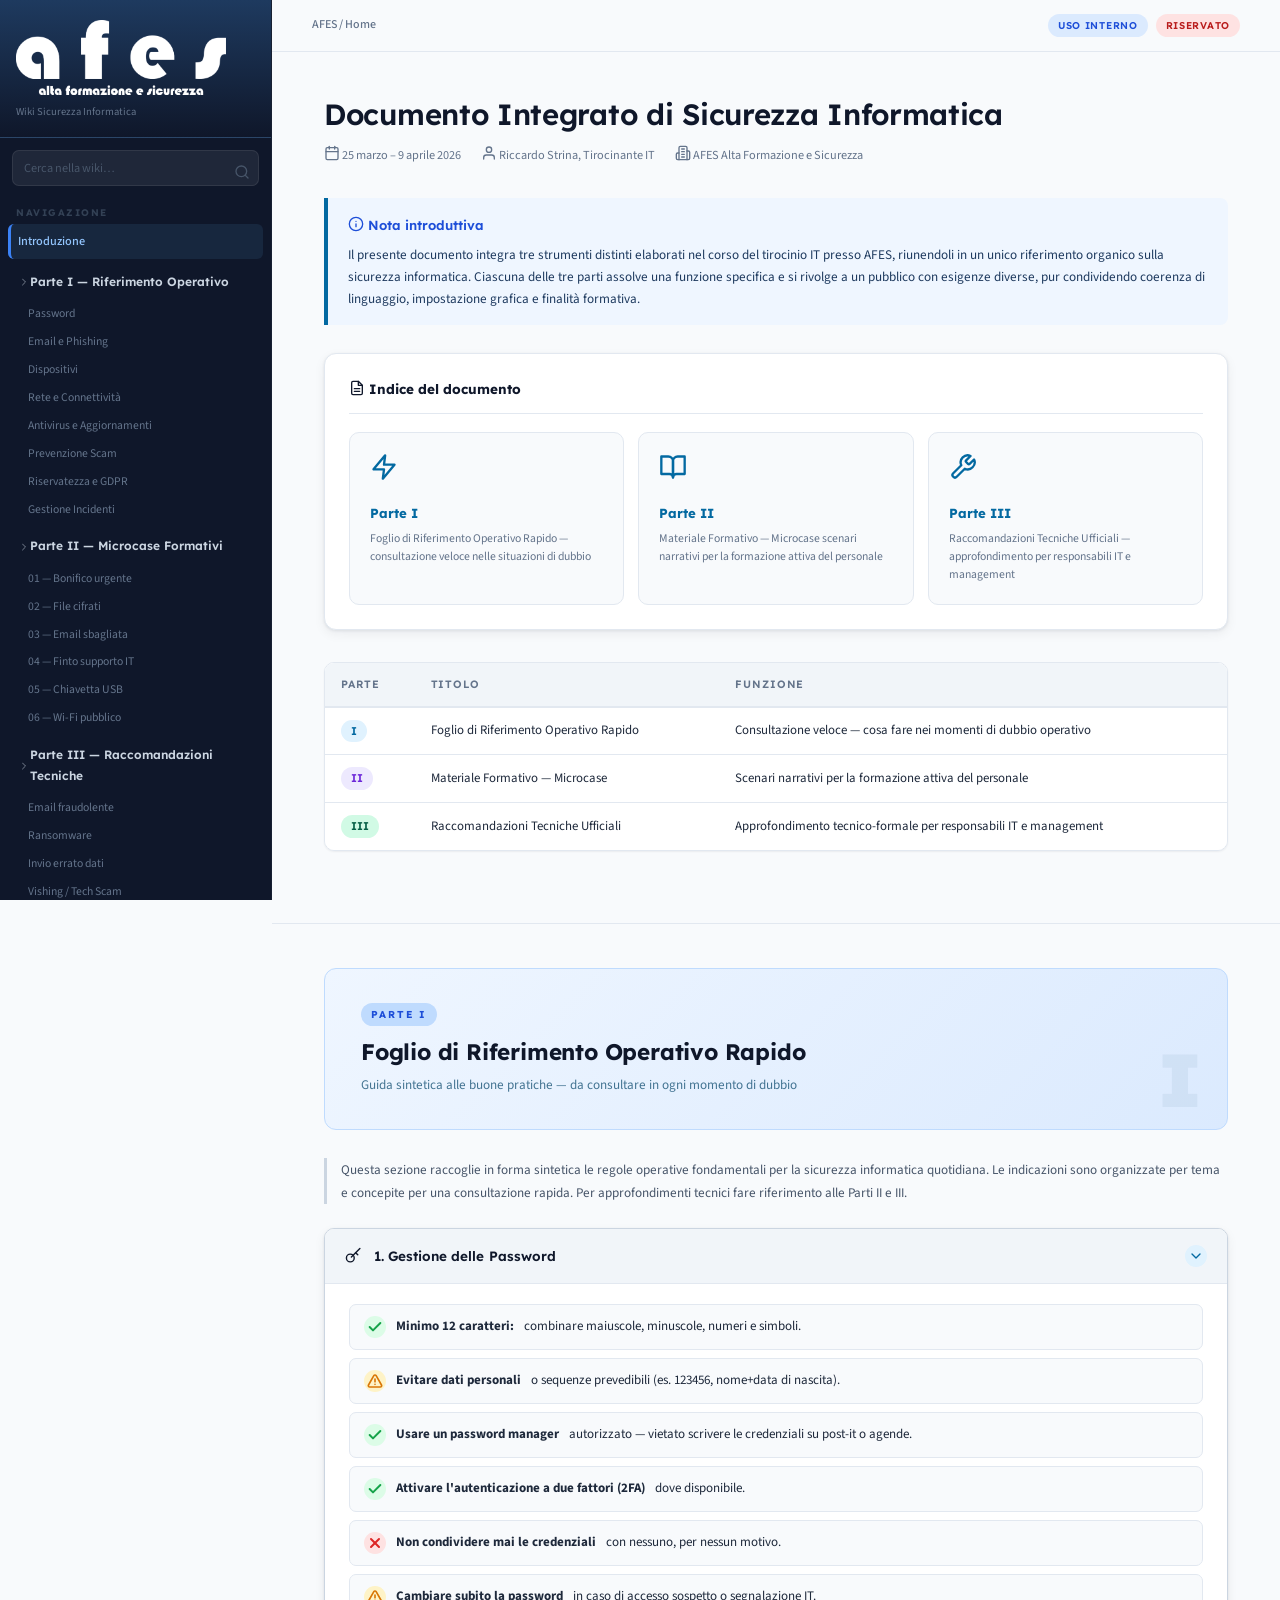
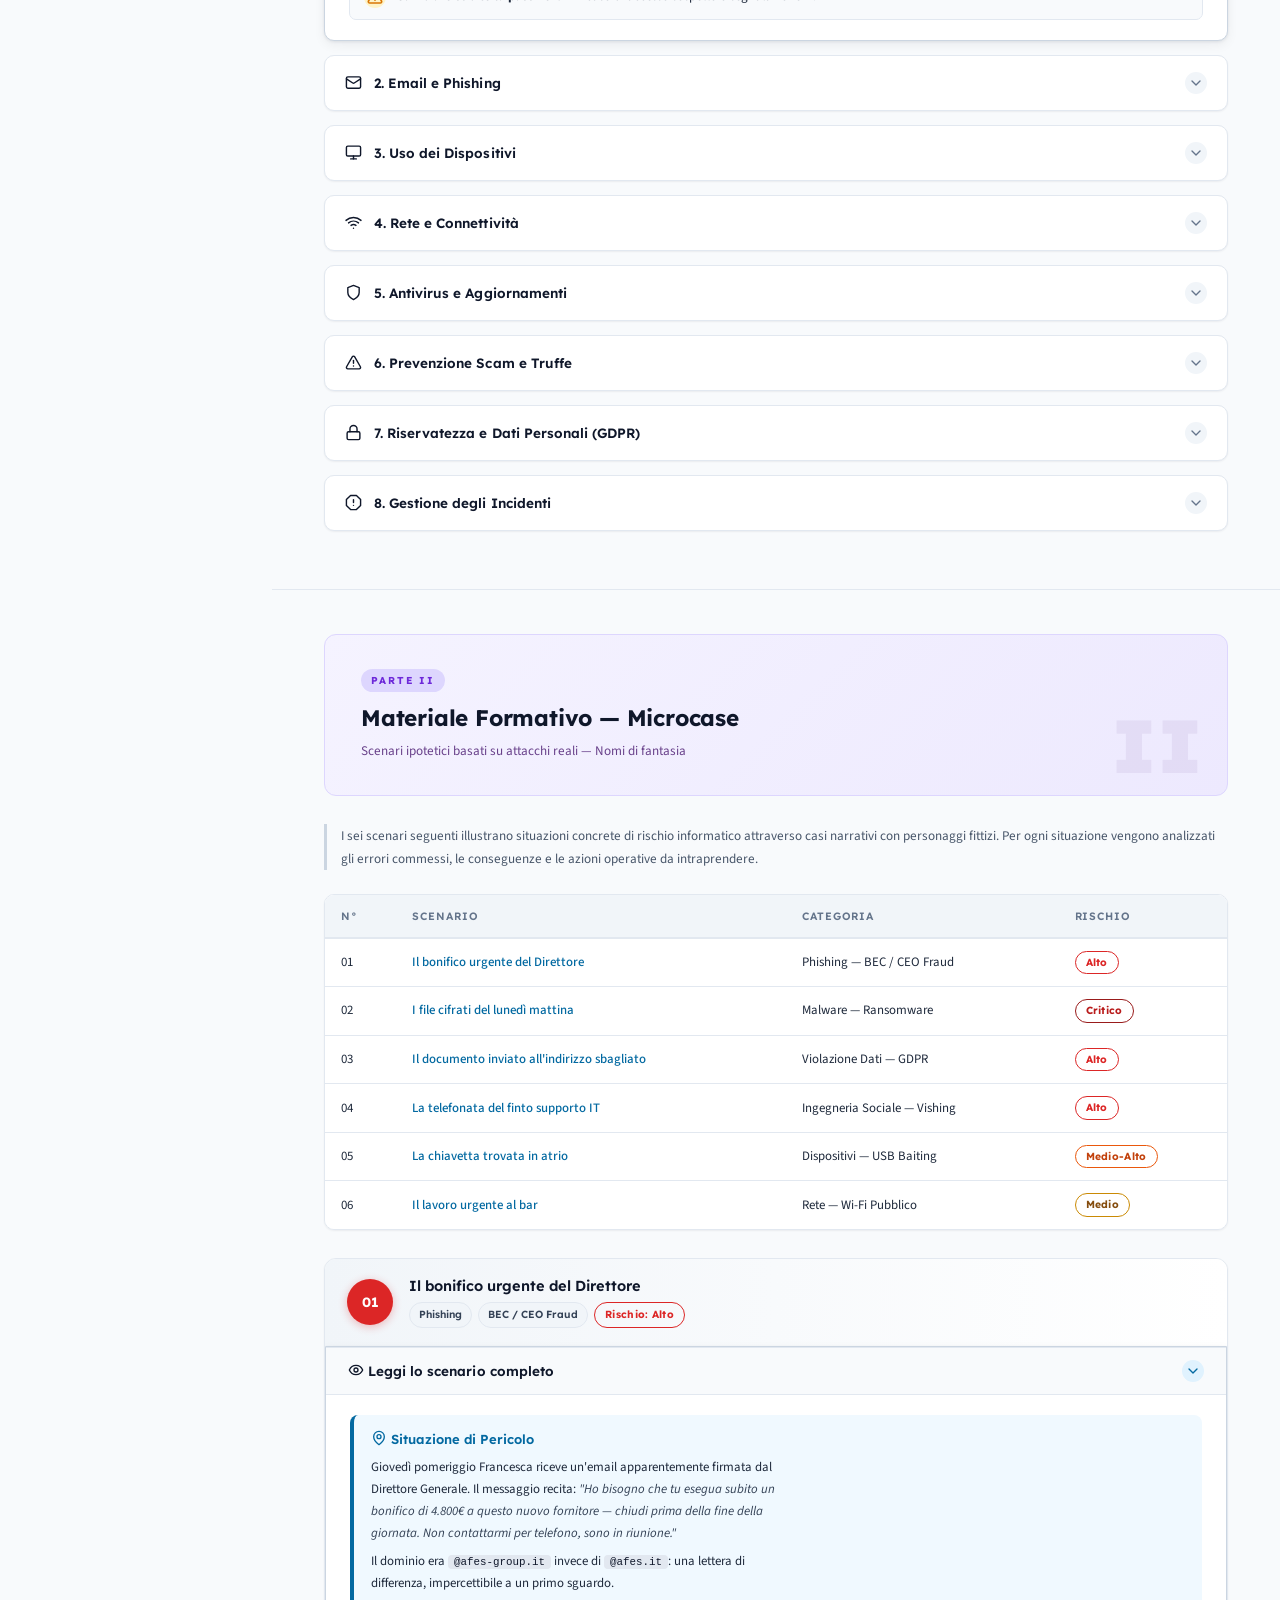
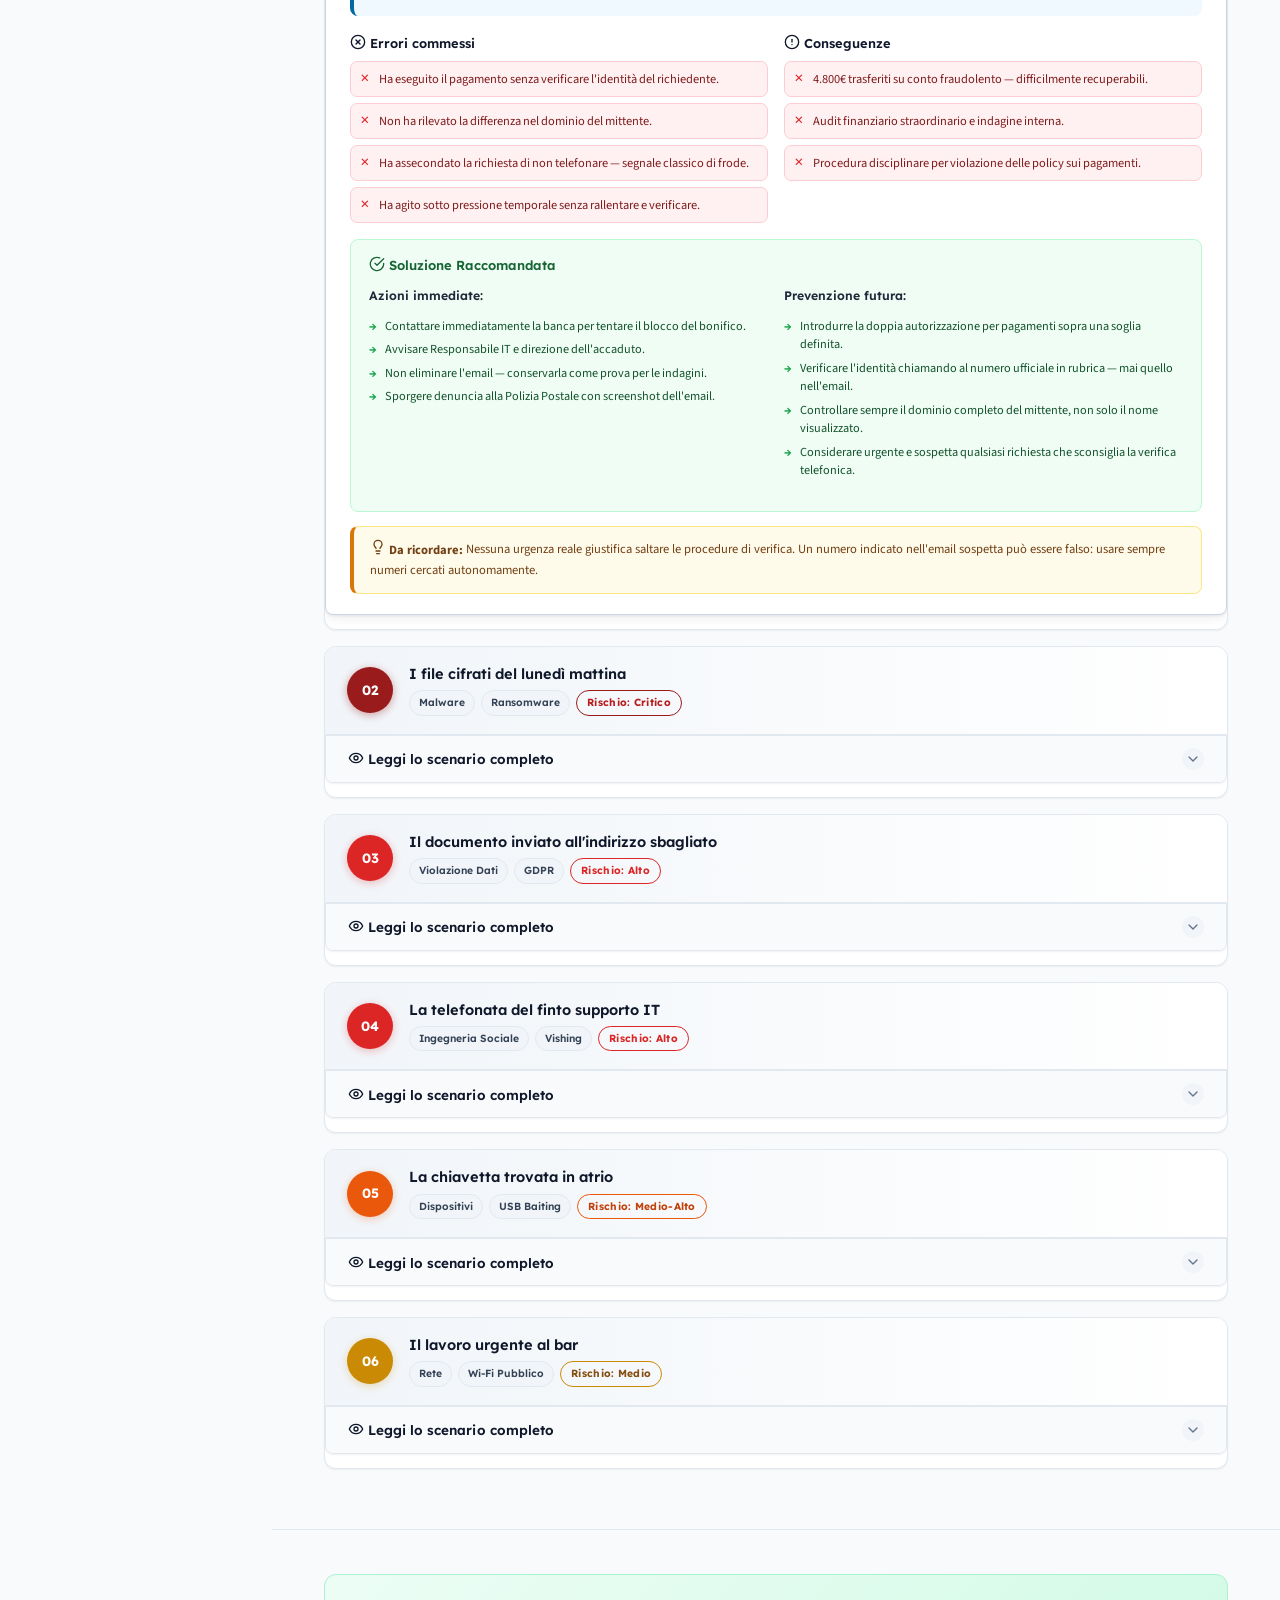
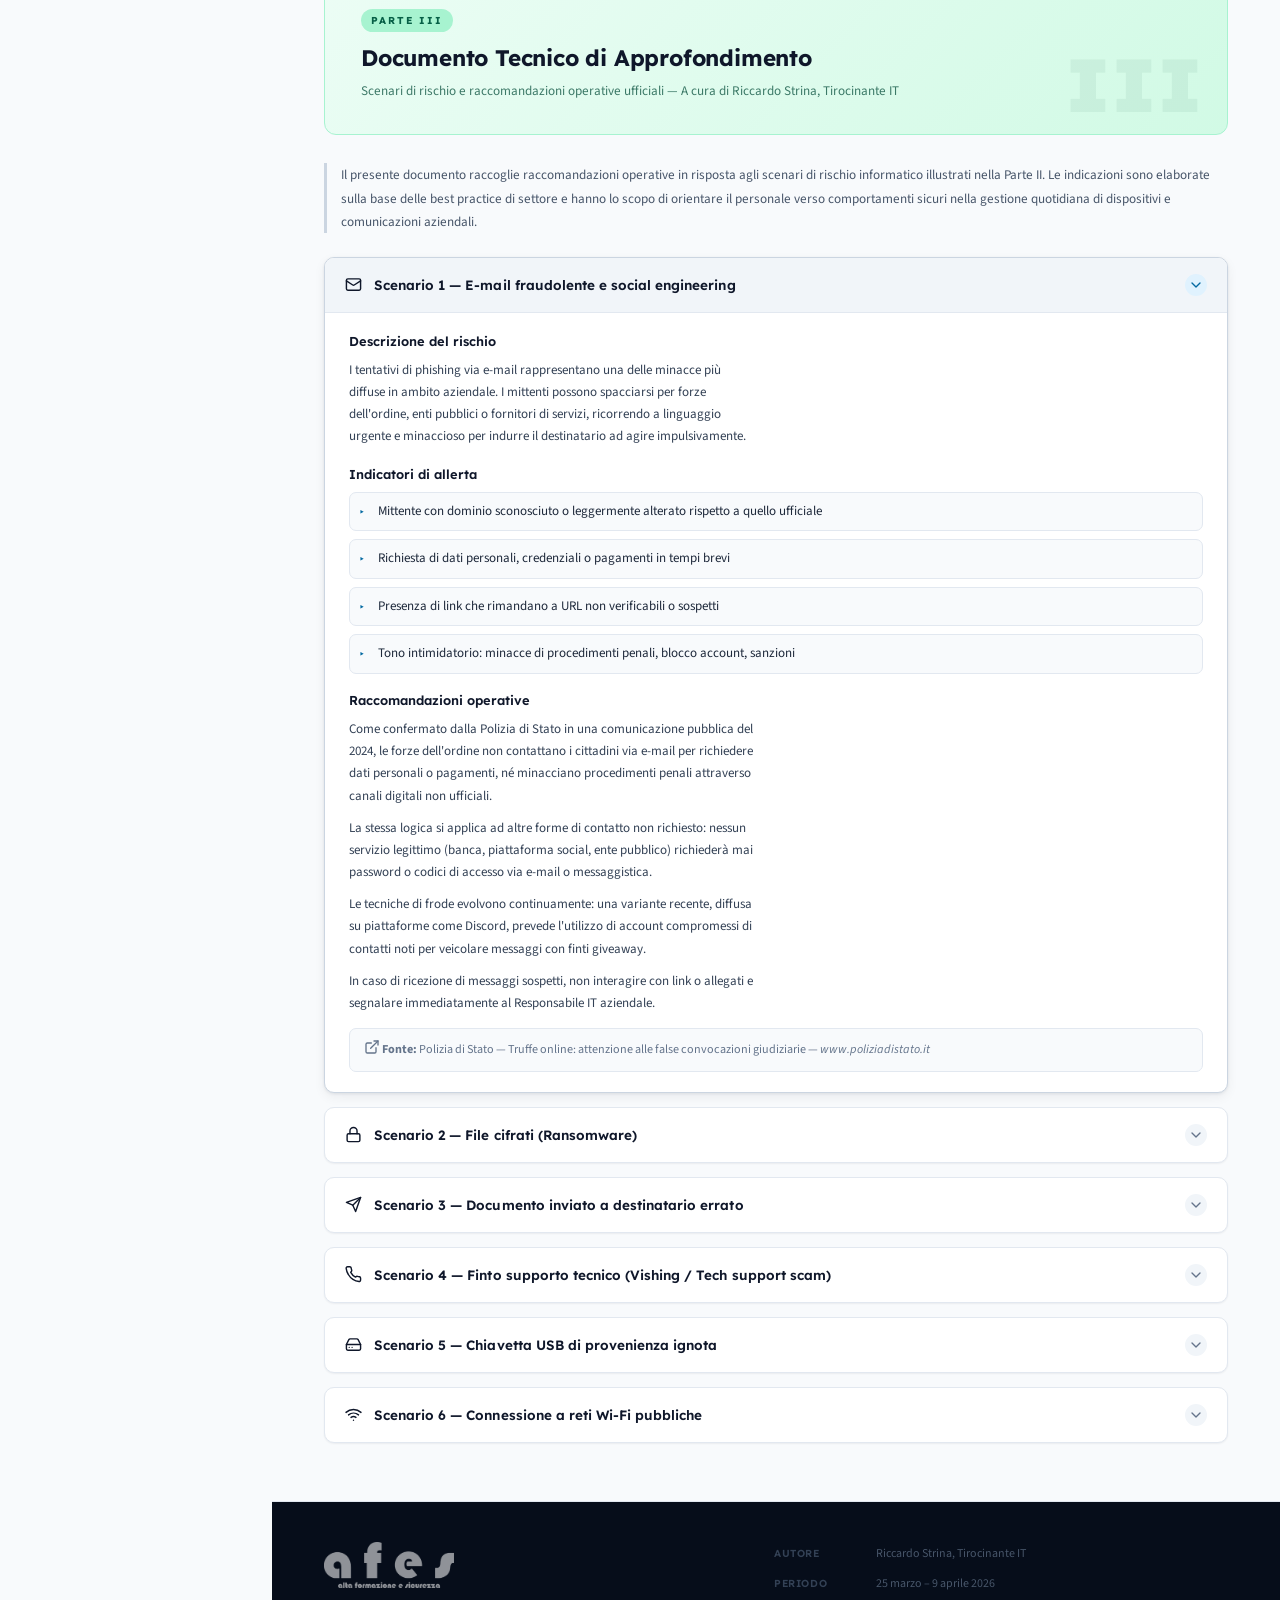
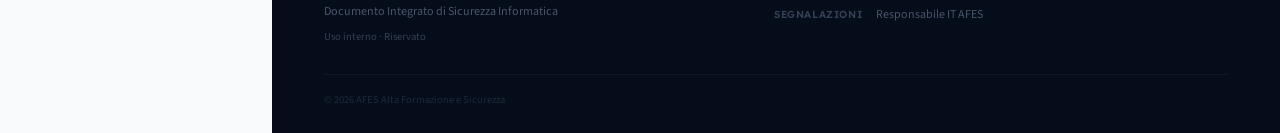
==== commit 9d2b2078: "refactor(ui): replace all emoji with Lucide SVG icons, apply design corrections - Fase 1: sostituiti" ====
--- a/index.html
+++ b/index.html
@@ -23,14 +23,14 @@
 
     <div class="sidebar-search">
       <input type="text" id="searchInput" placeholder="Cerca nella wiki…" autocomplete="off" />
-      <div class="search-icon">&#128269;</div>
+      <div class="search-icon"><svg class="icon" aria-hidden="true" viewBox="0 0 24 24" fill="none" stroke="currentColor" stroke-width="2" stroke-linecap="round" stroke-linejoin="round"><circle cx="11" cy="11" r="8"/><line x1="21" y1="21" x2="16.65" y2="16.65"/></svg></div>
     </div>
 
     <div class="nav-section-label">Navigazione</div>
     <ul class="nav-links">
       <li><a href="#intro" class="nav-link active">Introduzione</a></li>
       <li>
-        <a href="#parte1" class="nav-link nav-parent">&#9654; Parte I — Riferimento Operativo</a>
+        <a href="#parte1" class="nav-link nav-parent"><svg class="icon icon-nav-caret" aria-hidden="true" viewBox="0 0 24 24" fill="none" stroke="currentColor" stroke-width="2" stroke-linecap="round" stroke-linejoin="round"><polyline points="9 18 15 12 9 6"/></svg> Parte I — Riferimento Operativo</a>
         <ul class="nav-sub">
           <li><a href="#p1-password">Password</a></li>
           <li><a href="#p1-email">Email e Phishing</a></li>
@@ -43,7 +43,7 @@
         </ul>
       </li>
       <li>
-        <a href="#parte2" class="nav-link nav-parent">&#9654; Parte II — Microcase Formativi</a>
+        <a href="#parte2" class="nav-link nav-parent"><svg class="icon icon-nav-caret" aria-hidden="true" viewBox="0 0 24 24" fill="none" stroke="currentColor" stroke-width="2" stroke-linecap="round" stroke-linejoin="round"><polyline points="9 18 15 12 9 6"/></svg> Parte II — Microcase Formativi</a>
         <ul class="nav-sub">
           <li><a href="#s01">01 — Bonifico urgente</a></li>
           <li><a href="#s02">02 — File cifrati</a></li>
@@ -54,7 +54,7 @@
         </ul>
       </li>
       <li>
-        <a href="#parte3" class="nav-link nav-parent">&#9654; Parte III — Raccomandazioni Tecniche</a>
+        <a href="#parte3" class="nav-link nav-parent"><svg class="icon icon-nav-caret" aria-hidden="true" viewBox="0 0 24 24" fill="none" stroke="currentColor" stroke-width="2" stroke-linecap="round" stroke-linejoin="round"><polyline points="9 18 15 12 9 6"/></svg> Parte III — Raccomandazioni Tecniche</a>
         <ul class="nav-sub">
           <li><a href="#r1">Email fraudolente</a></li>
           <li><a href="#r2">Ransomware</a></li>
@@ -73,7 +73,7 @@
   </nav>
 
   <!-- HAMBURGER -->
-  <button class="hamburger" id="hamburger" aria-label="Menu">&#9776;</button>
+  <button class="hamburger" id="hamburger" aria-label="Menu"><svg class="icon" aria-hidden="true" viewBox="0 0 24 24" fill="none" stroke="currentColor" stroke-width="2" stroke-linecap="round" stroke-linejoin="round"><line x1="4" y1="6" x2="20" y2="6"/><line x1="4" y1="12" x2="20" y2="12"/><line x1="4" y1="18" x2="20" y2="18"/></svg></button>
 
   <!-- MAIN CONTENT -->
   <main class="main-content" id="mainContent">
@@ -92,33 +92,33 @@
       <div class="page-header">
         <h1 class="page-title">Documento Integrato di Sicurezza Informatica</h1>
         <div class="page-meta">
-          <span>&#128197; 25 marzo – 9 aprile 2026</span>
-          <span>&#128101; Riccardo Strina, Tirocinante IT</span>
-          <span>&#127968; AFES Alta Formazione e Sicurezza</span>
+          <span><svg class="icon" aria-hidden="true" viewBox="0 0 24 24" fill="none" stroke="currentColor" stroke-width="2" stroke-linecap="round" stroke-linejoin="round"><rect x="3" y="4" width="18" height="18" rx="2"/><line x1="16" y1="2" x2="16" y2="6"/><line x1="8" y1="2" x2="8" y2="6"/><line x1="3" y1="10" x2="21" y2="10"/></svg> 25 marzo – 9 aprile 2026</span>
+          <span><svg class="icon" aria-hidden="true" viewBox="0 0 24 24" fill="none" stroke="currentColor" stroke-width="2" stroke-linecap="round" stroke-linejoin="round"><path d="M20 21v-2a4 4 0 0 0-4-4H8a4 4 0 0 0-4 4v2"/><circle cx="12" cy="7" r="4"/></svg> Riccardo Strina, Tirocinante IT</span>
+          <span><svg class="icon" aria-hidden="true" viewBox="0 0 24 24" fill="none" stroke="currentColor" stroke-width="2" stroke-linecap="round" stroke-linejoin="round"><path d="M6 22V4a2 2 0 0 1 2-2h8a2 2 0 0 1 2 2v18Z"/><path d="M6 12H4a2 2 0 0 0-2 2v6a2 2 0 0 0 2 2h2"/><path d="M18 9h2a2 2 0 0 1 2 2v9a2 2 0 0 1-2 2h-2"/><path d="M10 6h4"/><path d="M10 10h4"/><path d="M10 14h4"/><path d="M10 18h4"/></svg> AFES Alta Formazione e Sicurezza</span>
         </div>
       </div>
 
       <div class="infobox">
-        <div class="infobox-title">&#8505; Nota introduttiva</div>
+        <div class="infobox-title"><svg class="icon" aria-hidden="true" viewBox="0 0 24 24" fill="none" stroke="currentColor" stroke-width="2" stroke-linecap="round" stroke-linejoin="round"><circle cx="12" cy="12" r="10"/><path d="M12 16v-4"/><path d="M12 8h.01"/></svg> Nota introduttiva</div>
         <p>Il presente documento integra tre strumenti distinti elaborati nel corso del tirocinio IT presso AFES, riunendoli in un unico riferimento organico sulla sicurezza informatica. Ciascuna delle tre parti assolve una funzione specifica e si rivolge a un pubblico con esigenze diverse, pur condividendo coerenza di linguaggio, impostazione grafica e finalità formativa.</p>
       </div>
 
       <!-- TOC -->
       <div class="toc">
-        <div class="toc-title">&#128196; Indice del documento</div>
+        <div class="toc-title"><svg class="icon" aria-hidden="true" viewBox="0 0 24 24" fill="none" stroke="currentColor" stroke-width="2" stroke-linecap="round" stroke-linejoin="round"><path d="M14 2H6a2 2 0 0 0-2 2v16a2 2 0 0 0 2 2h12a2 2 0 0 0 2-2V8z"/><polyline points="14 2 14 8 20 8"/><line x1="16" y1="13" x2="8" y2="13"/><line x1="16" y1="17" x2="8" y2="17"/></svg> Indice del documento</div>
         <div class="toc-grid">
           <div class="toc-card" onclick="scrollToSection('parte1')">
-            <div class="toc-card-icon">&#9889;</div>
+            <div class="toc-card-icon"><svg class="icon" aria-hidden="true" viewBox="0 0 24 24" fill="none" stroke="currentColor" stroke-width="2" stroke-linecap="round" stroke-linejoin="round"><polygon points="13 2 3 14 12 14 11 22 21 10 12 10 13 2"/></svg></div>
             <div class="toc-card-label">Parte I</div>
             <div class="toc-card-desc">Foglio di Riferimento Operativo Rapido — consultazione veloce nelle situazioni di dubbio</div>
           </div>
           <div class="toc-card" onclick="scrollToSection('parte2')">
-            <div class="toc-card-icon">&#128218;</div>
+            <div class="toc-card-icon"><svg class="icon" aria-hidden="true" viewBox="0 0 24 24" fill="none" stroke="currentColor" stroke-width="2" stroke-linecap="round" stroke-linejoin="round"><path d="M2 3h6a4 4 0 0 1 4 4v14a3 3 0 0 0-3-3H2z"/><path d="M22 3h-6a4 4 0 0 0-4 4v14a3 3 0 0 1 3-3h7z"/></svg></div>
             <div class="toc-card-label">Parte II</div>
             <div class="toc-card-desc">Materiale Formativo — Microcase scenari narrativi per la formazione attiva del personale</div>
           </div>
           <div class="toc-card" onclick="scrollToSection('parte3')">
-            <div class="toc-card-icon">&#128295;</div>
+            <div class="toc-card-icon"><svg class="icon" aria-hidden="true" viewBox="0 0 24 24" fill="none" stroke="currentColor" stroke-width="2" stroke-linecap="round" stroke-linejoin="round"><path d="M14.7 6.3a1 1 0 0 0 0 1.4l1.6 1.6a1 1 0 0 0 1.4 0l3.77-3.77a6 6 0 0 1-7.94 7.94l-6.91 6.91a2.12 2.12 0 0 1-3-3l6.91-6.91a6 6 0 0 1 7.94-7.94l-3.76 3.76z"/></svg></div>
             <div class="toc-card-label">Parte III</div>
             <div class="toc-card-desc">Raccomandazioni Tecniche Ufficiali — approfondimento per responsabili IT e management</div>
           </div>
@@ -168,18 +168,18 @@
       <!-- 1. Password -->
       <div class="accordion" id="p1-password">
         <button class="accordion-btn" onclick="toggleAccordion(this)">
-          <span class="acc-icon">&#128273;</span>
+          <span class="acc-icon"><svg class="icon" aria-hidden="true" viewBox="0 0 24 24" fill="none" stroke="currentColor" stroke-width="2" stroke-linecap="round" stroke-linejoin="round"><circle cx="7.5" cy="15.5" r="5.5"/><path d="M21 2 9 14"/><path d="M15 8l3 3"/></svg></span>
           <span class="acc-title">1. Gestione delle Password</span>
-          <span class="acc-arrow">&#9660;</span>
+          <span class="acc-arrow"><svg class="icon icon-chevron" aria-hidden="true" viewBox="0 0 24 24" fill="none" stroke="currentColor" stroke-width="2" stroke-linecap="round" stroke-linejoin="round"><polyline points="6 9 12 15 18 9"/></svg></span>
         </button>
         <div class="accordion-body">
           <ul class="rule-list">
-            <li><span class="rule-icon ok">&#10003;</span><strong>Minimo 12 caratteri:</strong> combinare maiuscole, minuscole, numeri e simboli.</li>
-            <li><span class="rule-icon warn">&#9888;</span><strong>Evitare dati personali</strong> o sequenze prevedibili (es. 123456, nome+data di nascita).</li>
-            <li><span class="rule-icon ok">&#10003;</span><strong>Usare un password manager</strong> autorizzato — vietato scrivere le credenziali su post-it o agende.</li>
-            <li><span class="rule-icon ok">&#10003;</span><strong>Attivare l'autenticazione a due fattori (2FA)</strong> dove disponibile.</li>
-            <li><span class="rule-icon stop">&#10007;</span><strong>Non condividere mai le credenziali</strong> con nessuno, per nessun motivo.</li>
-            <li><span class="rule-icon warn">&#9888;</span><strong>Cambiare subito la password</strong> in caso di accesso sospetto o segnalazione IT.</li>
+            <li><span class="rule-icon ok"><svg class="icon" aria-hidden="true" viewBox="0 0 24 24" fill="none" stroke="currentColor" stroke-width="3" stroke-linecap="round" stroke-linejoin="round"><polyline points="20 6 9 17 4 12"/></svg></span><strong>Minimo 12 caratteri:</strong> combinare maiuscole, minuscole, numeri e simboli.</li>
+            <li><span class="rule-icon warn"><svg class="icon" aria-hidden="true" viewBox="0 0 24 24" fill="none" stroke="currentColor" stroke-width="2.5" stroke-linecap="round" stroke-linejoin="round"><path d="m21.73 18-8-14a2 2 0 0 0-3.48 0l-8 14A2 2 0 0 0 4 21h16a2 2 0 0 0 1.73-3Z"/><path d="M12 9v4"/><path d="M12 17h.01"/></svg></span><strong>Evitare dati personali</strong> o sequenze prevedibili (es. 123456, nome+data di nascita).</li>
+            <li><span class="rule-icon ok"><svg class="icon" aria-hidden="true" viewBox="0 0 24 24" fill="none" stroke="currentColor" stroke-width="3" stroke-linecap="round" stroke-linejoin="round"><polyline points="20 6 9 17 4 12"/></svg></span><strong>Usare un password manager</strong> autorizzato — vietato scrivere le credenziali su post-it o agende.</li>
+            <li><span class="rule-icon ok"><svg class="icon" aria-hidden="true" viewBox="0 0 24 24" fill="none" stroke="currentColor" stroke-width="3" stroke-linecap="round" stroke-linejoin="round"><polyline points="20 6 9 17 4 12"/></svg></span><strong>Attivare l'autenticazione a due fattori (2FA)</strong> dove disponibile.</li>
+            <li><span class="rule-icon stop"><svg class="icon" aria-hidden="true" viewBox="0 0 24 24" fill="none" stroke="currentColor" stroke-width="3" stroke-linecap="round" stroke-linejoin="round"><line x1="18" y1="6" x2="6" y2="18"/><line x1="6" y1="6" x2="18" y2="18"/></svg></span><strong>Non condividere mai le credenziali</strong> con nessuno, per nessun motivo.</li>
+            <li><span class="rule-icon warn"><svg class="icon" aria-hidden="true" viewBox="0 0 24 24" fill="none" stroke="currentColor" stroke-width="2.5" stroke-linecap="round" stroke-linejoin="round"><path d="m21.73 18-8-14a2 2 0 0 0-3.48 0l-8 14A2 2 0 0 0 4 21h16a2 2 0 0 0 1.73-3Z"/><path d="M12 9v4"/><path d="M12 17h.01"/></svg></span><strong>Cambiare subito la password</strong> in caso di accesso sospetto o segnalazione IT.</li>
           </ul>
         </div>
       </div>
@@ -187,17 +187,17 @@
       <!-- 2. Email -->
       <div class="accordion" id="p1-email">
         <button class="accordion-btn" onclick="toggleAccordion(this)">
-          <span class="acc-icon">&#9993;</span>
+          <span class="acc-icon"><svg class="icon" aria-hidden="true" viewBox="0 0 24 24" fill="none" stroke="currentColor" stroke-width="2" stroke-linecap="round" stroke-linejoin="round"><rect width="20" height="16" x="2" y="4" rx="2"/><path d="m22 7-8.97 5.7a1.94 1.94 0 0 1-2.06 0L2 7"/></svg></span>
           <span class="acc-title">2. Email e Phishing</span>
-          <span class="acc-arrow">&#9660;</span>
+          <span class="acc-arrow"><svg class="icon icon-chevron" aria-hidden="true" viewBox="0 0 24 24" fill="none" stroke="currentColor" stroke-width="2" stroke-linecap="round" stroke-linejoin="round"><polyline points="6 9 12 15 18 9"/></svg></span>
         </button>
         <div class="accordion-body">
           <div class="alert-box alert-danger">
-            <strong>&#9888; Segnali d'allarme:</strong> mittente con dominio anomalo, tono urgente, allegati .exe/.zip/.docm non attesi, link non corrispondenti al sito ufficiale, richiesta di credenziali o codici OTP.
+            <strong><svg class="icon" aria-hidden="true" viewBox="0 0 24 24" fill="none" stroke="currentColor" stroke-width="2" stroke-linecap="round" stroke-linejoin="round"><path d="m21.73 18-8-14a2 2 0 0 0-3.48 0l-8 14A2 2 0 0 0 4 21h16a2 2 0 0 0 1.73-3Z"/><path d="M12 9v4"/><path d="M12 17h.01"/></svg> Segnali d'allarme:</strong> mittente con dominio anomalo, tono urgente, allegati .exe/.zip/.docm non attesi, link non corrispondenti al sito ufficiale, richiesta di credenziali o codici OTP.
           </div>
           <ul class="rule-list">
-            <li><span class="rule-icon stop">&#10007;</span><strong>In caso di dubbio: non cliccare.</strong> Verificare chiamando un numero ufficiale cercato autonomamente — mai il numero indicato nell'email stessa.</li>
-            <li><span class="rule-icon ok">&#10003;</span><strong>Segnalare l'email sospetta</strong> all'IT senza cancellarla: serve come prova.</li>
+            <li><span class="rule-icon stop"><svg class="icon" aria-hidden="true" viewBox="0 0 24 24" fill="none" stroke="currentColor" stroke-width="3" stroke-linecap="round" stroke-linejoin="round"><line x1="18" y1="6" x2="6" y2="18"/><line x1="6" y1="6" x2="18" y2="18"/></svg></span><strong>In caso di dubbio: non cliccare.</strong> Verificare chiamando un numero ufficiale cercato autonomamente — mai il numero indicato nell'email stessa.</li>
+            <li><span class="rule-icon ok"><svg class="icon" aria-hidden="true" viewBox="0 0 24 24" fill="none" stroke="currentColor" stroke-width="3" stroke-linecap="round" stroke-linejoin="round"><polyline points="20 6 9 17 4 12"/></svg></span><strong>Segnalare l'email sospetta</strong> all'IT senza cancellarla: serve come prova.</li>
           </ul>
         </div>
       </div>
@@ -205,18 +205,18 @@
       <!-- 3. Dispositivi -->
       <div class="accordion" id="p1-dispositivi">
         <button class="accordion-btn" onclick="toggleAccordion(this)">
-          <span class="acc-icon">&#128187;</span>
+          <span class="acc-icon"><svg class="icon" aria-hidden="true" viewBox="0 0 24 24" fill="none" stroke="currentColor" stroke-width="2" stroke-linecap="round" stroke-linejoin="round"><rect width="20" height="14" x="2" y="3" rx="2"/><line x1="8" x2="16" y1="21" y2="21"/><line x1="12" x2="12" y1="17" y2="21"/></svg></span>
           <span class="acc-title">3. Uso dei Dispositivi</span>
-          <span class="acc-arrow">&#9660;</span>
+          <span class="acc-arrow"><svg class="icon icon-chevron" aria-hidden="true" viewBox="0 0 24 24" fill="none" stroke="currentColor" stroke-width="2" stroke-linecap="round" stroke-linejoin="round"><polyline points="6 9 12 15 18 9"/></svg></span>
         </button>
         <div class="accordion-body">
           <ul class="rule-list">
-            <li><span class="rule-icon ok">&#10003;</span><strong>Bloccare sempre lo schermo</strong> all'allontanamento dalla postazione <kbd>Win+L</kbd>.</li>
-            <li><span class="rule-icon stop">&#10007;</span><strong>Non collegare dispositivi USB</strong> di provenienza sconosciuta o trovati.</li>
-            <li><span class="rule-icon stop">&#10007;</span><strong>Installare solo software</strong> espressamente autorizzato dall'IT.</li>
-            <li><span class="rule-icon ok">&#10003;</span><strong>Applicare gli aggiornamenti di sicurezza</strong> entro 48 ore dalla disponibilità.</li>
-            <li><span class="rule-icon ok">&#10003;</span><strong>Smartphone:</strong> PIN obbligatorio + cifratura del dispositivo attiva.</li>
-            <li><span class="rule-icon warn">&#9888;</span><strong>In caso di smarrimento o furto:</strong> avvisare immediatamente l'IT per il blocco remoto.</li>
+            <li><span class="rule-icon ok"><svg class="icon" aria-hidden="true" viewBox="0 0 24 24" fill="none" stroke="currentColor" stroke-width="3" stroke-linecap="round" stroke-linejoin="round"><polyline points="20 6 9 17 4 12"/></svg></span><strong>Bloccare sempre lo schermo</strong> all'allontanamento dalla postazione <kbd>Win+L</kbd>.</li>
+            <li><span class="rule-icon stop"><svg class="icon" aria-hidden="true" viewBox="0 0 24 24" fill="none" stroke="currentColor" stroke-width="3" stroke-linecap="round" stroke-linejoin="round"><line x1="18" y1="6" x2="6" y2="18"/><line x1="6" y1="6" x2="18" y2="18"/></svg></span><strong>Non collegare dispositivi USB</strong> di provenienza sconosciuta o trovati.</li>
+            <li><span class="rule-icon stop"><svg class="icon" aria-hidden="true" viewBox="0 0 24 24" fill="none" stroke="currentColor" stroke-width="3" stroke-linecap="round" stroke-linejoin="round"><line x1="18" y1="6" x2="6" y2="18"/><line x1="6" y1="6" x2="18" y2="18"/></svg></span><strong>Installare solo software</strong> espressamente autorizzato dall'IT.</li>
+            <li><span class="rule-icon ok"><svg class="icon" aria-hidden="true" viewBox="0 0 24 24" fill="none" stroke="currentColor" stroke-width="3" stroke-linecap="round" stroke-linejoin="round"><polyline points="20 6 9 17 4 12"/></svg></span><strong>Applicare gli aggiornamenti di sicurezza</strong> entro 48 ore dalla disponibilità.</li>
+            <li><span class="rule-icon ok"><svg class="icon" aria-hidden="true" viewBox="0 0 24 24" fill="none" stroke="currentColor" stroke-width="3" stroke-linecap="round" stroke-linejoin="round"><polyline points="20 6 9 17 4 12"/></svg></span><strong>Smartphone:</strong> PIN obbligatorio + cifratura del dispositivo attiva.</li>
+            <li><span class="rule-icon warn"><svg class="icon" aria-hidden="true" viewBox="0 0 24 24" fill="none" stroke="currentColor" stroke-width="2.5" stroke-linecap="round" stroke-linejoin="round"><path d="m21.73 18-8-14a2 2 0 0 0-3.48 0l-8 14A2 2 0 0 0 4 21h16a2 2 0 0 0 1.73-3Z"/><path d="M12 9v4"/><path d="M12 17h.01"/></svg></span><strong>In caso di smarrimento o furto:</strong> avvisare immediatamente l'IT per il blocco remoto.</li>
           </ul>
         </div>
       </div>
@@ -224,16 +224,16 @@
       <!-- 4. Rete -->
       <div class="accordion" id="p1-rete">
         <button class="accordion-btn" onclick="toggleAccordion(this)">
-          <span class="acc-icon">&#127760;</span>
+          <span class="acc-icon"><svg class="icon" aria-hidden="true" viewBox="0 0 24 24" fill="none" stroke="currentColor" stroke-width="2" stroke-linecap="round" stroke-linejoin="round"><path d="M5 12.55a11 11 0 0 1 14.08 0"/><path d="M1.42 9a16 16 0 0 1 21.16 0"/><path d="M8.53 16.11a6 6 0 0 1 6.95 0"/><line x1="12" x2="12.01" y1="20" y2="20"/></svg></span>
           <span class="acc-title">4. Rete e Connettività</span>
-          <span class="acc-arrow">&#9660;</span>
+          <span class="acc-arrow"><svg class="icon icon-chevron" aria-hidden="true" viewBox="0 0 24 24" fill="none" stroke="currentColor" stroke-width="2" stroke-linecap="round" stroke-linejoin="round"><polyline points="6 9 12 15 18 9"/></svg></span>
         </button>
         <div class="accordion-body">
           <ul class="rule-list">
-            <li><span class="rule-icon ok">&#10003;</span><strong>Usare esclusivamente la rete aziendale o VPN</strong> per attività lavorative.</li>
-            <li><span class="rule-icon warn">&#9888;</span><strong>Su Wi-Fi pubblico:</strong> attivare sempre la VPN prima di qualsiasi connessione.</li>
-            <li><span class="rule-icon stop">&#10007;</span><strong>Vietato accedere ai sistemi aziendali</strong> da computer condivisi o cybercafè.</li>
-            <li><span class="rule-icon ok">&#10003;</span><strong>Segnalare anomalie di rete</strong> (lentezza improvvisa, messaggi insoliti) all'IT.</li>
+            <li><span class="rule-icon ok"><svg class="icon" aria-hidden="true" viewBox="0 0 24 24" fill="none" stroke="currentColor" stroke-width="3" stroke-linecap="round" stroke-linejoin="round"><polyline points="20 6 9 17 4 12"/></svg></span><strong>Usare esclusivamente la rete aziendale o VPN</strong> per attività lavorative.</li>
+            <li><span class="rule-icon warn"><svg class="icon" aria-hidden="true" viewBox="0 0 24 24" fill="none" stroke="currentColor" stroke-width="2.5" stroke-linecap="round" stroke-linejoin="round"><path d="m21.73 18-8-14a2 2 0 0 0-3.48 0l-8 14A2 2 0 0 0 4 21h16a2 2 0 0 0 1.73-3Z"/><path d="M12 9v4"/><path d="M12 17h.01"/></svg></span><strong>Su Wi-Fi pubblico:</strong> attivare sempre la VPN prima di qualsiasi connessione.</li>
+            <li><span class="rule-icon stop"><svg class="icon" aria-hidden="true" viewBox="0 0 24 24" fill="none" stroke="currentColor" stroke-width="3" stroke-linecap="round" stroke-linejoin="round"><line x1="18" y1="6" x2="6" y2="18"/><line x1="6" y1="6" x2="18" y2="18"/></svg></span><strong>Vietato accedere ai sistemi aziendali</strong> da computer condivisi o cybercafè.</li>
+            <li><span class="rule-icon ok"><svg class="icon" aria-hidden="true" viewBox="0 0 24 24" fill="none" stroke="currentColor" stroke-width="3" stroke-linecap="round" stroke-linejoin="round"><polyline points="20 6 9 17 4 12"/></svg></span><strong>Segnalare anomalie di rete</strong> (lentezza improvvisa, messaggi insoliti) all'IT.</li>
           </ul>
         </div>
       </div>
@@ -241,26 +241,26 @@
       <!-- 5. Antivirus -->
       <div class="accordion" id="p1-antivirus">
         <button class="accordion-btn" onclick="toggleAccordion(this)">
-          <span class="acc-icon">&#128737;</span>
+          <span class="acc-icon"><svg class="icon" aria-hidden="true" viewBox="0 0 24 24" fill="none" stroke="currentColor" stroke-width="2" stroke-linecap="round" stroke-linejoin="round"><path d="M12 22s8-4 8-10V5l-8-3-8 3v7c0 6 8 10 8 10z"/></svg></span>
           <span class="acc-title">5. Antivirus e Aggiornamenti</span>
-          <span class="acc-arrow">&#9660;</span>
+          <span class="acc-arrow"><svg class="icon icon-chevron" aria-hidden="true" viewBox="0 0 24 24" fill="none" stroke="currentColor" stroke-width="2" stroke-linecap="round" stroke-linejoin="round"><polyline points="6 9 12 15 18 9"/></svg></span>
         </button>
         <div class="accordion-body">
           <div class="info-grid">
             <div class="info-card">
-              <div class="info-card-title">&#128260; Scansione Rapida</div>
+              <div class="info-card-title"><svg class="icon" aria-hidden="true" viewBox="0 0 24 24" fill="none" stroke="currentColor" stroke-width="2" stroke-linecap="round" stroke-linejoin="round"><polyline points="23 4 23 10 17 10"/><polyline points="1 20 1 14 7 14"/><path d="M3.51 9a9 9 0 0 1 14.85-3.36L23 10M1 14l4.64 4.36A9 9 0 0 0 20.49 15"/></svg> Scansione Rapida</div>
               <p>Quotidiana, automatica all'avvio del sistema.</p>
             </div>
             <div class="info-card">
-              <div class="info-card-title">&#128269; Scansione Completa</div>
+              <div class="info-card-title"><svg class="icon" aria-hidden="true" viewBox="0 0 24 24" fill="none" stroke="currentColor" stroke-width="2" stroke-linecap="round" stroke-linejoin="round"><circle cx="11" cy="11" r="8"/><line x1="21" y1="21" x2="16.65" y2="16.65"/></svg> Scansione Completa</div>
               <p>Almeno settimanale, programmata.</p>
             </div>
             <div class="info-card">
-              <div class="info-card-title">&#128275; Definizioni Antivirus</div>
+              <div class="info-card-title"><svg class="icon" aria-hidden="true" viewBox="0 0 24 24" fill="none" stroke="currentColor" stroke-width="2" stroke-linecap="round" stroke-linejoin="round"><path d="M12 22s8-4 8-10V5l-8-3-8 3v7c0 6 8 10 8 10z"/></svg> Definizioni Antivirus</div>
               <p>Aggiornamento automatico sempre attivo.</p>
             </div>
             <div class="info-card">
-              <div class="info-card-title">&#128196; Patch OS</div>
+              <div class="info-card-title"><svg class="icon" aria-hidden="true" viewBox="0 0 24 24" fill="none" stroke="currentColor" stroke-width="2" stroke-linecap="round" stroke-linejoin="round"><path d="M14 2H6a2 2 0 0 0-2 2v16a2 2 0 0 0 2 2h12a2 2 0 0 0 2-2V8z"/><polyline points="14 2 14 8 20 8"/><line x1="16" y1="13" x2="8" y2="13"/><line x1="16" y1="17" x2="8" y2="17"/></svg> Patch OS</div>
               <p>Applicare entro 48 ore dalla release.</p>
             </div>
           </div>
@@ -270,17 +270,17 @@
       <!-- 6. Scam -->
       <div class="accordion" id="p1-scam">
         <button class="accordion-btn" onclick="toggleAccordion(this)">
-          <span class="acc-icon">&#128683;</span>
+          <span class="acc-icon"><svg class="icon" aria-hidden="true" viewBox="0 0 24 24" fill="none" stroke="currentColor" stroke-width="2" stroke-linecap="round" stroke-linejoin="round"><path d="m21.73 18-8-14a2 2 0 0 0-3.48 0l-8 14A2 2 0 0 0 4 21h16a2 2 0 0 0 1.73-3Z"/><path d="M12 9v4"/><path d="M12 17h.01"/></svg></span>
           <span class="acc-title">6. Prevenzione Scam e Truffe</span>
-          <span class="acc-arrow">&#9660;</span>
+          <span class="acc-arrow"><svg class="icon icon-chevron" aria-hidden="true" viewBox="0 0 24 24" fill="none" stroke="currentColor" stroke-width="2" stroke-linecap="round" stroke-linejoin="round"><polyline points="6 9 12 15 18 9"/></svg></span>
         </button>
         <div class="accordion-body">
           <ul class="rule-list">
-            <li><span class="rule-icon stop">&#10007;</span><strong>Nessuna organizzazione legittima</strong> chiede credenziali via email o telefono.</li>
-            <li><span class="rule-icon stop">&#10007;</span><strong>'Supporto Microsoft/Google' che chiama spontaneamente:</strong> è sempre una truffa.</li>
-            <li><span class="rule-icon stop">&#10007;</span><strong>Ransomware: non pagare mai</strong> — contattare immediatamente IT e direzione.</li>
-            <li><span class="rule-icon warn">&#9888;</span><strong>SMS con link urgenti da 'banca' o 'corriere':</strong> ignorare e segnalare all'IT.</li>
-            <li><span class="rule-icon warn">&#9888;</span><strong>Urgenza esagerata + offerta conveniente</strong> = quasi certamente una frode.</li>
+            <li><span class="rule-icon stop"><svg class="icon" aria-hidden="true" viewBox="0 0 24 24" fill="none" stroke="currentColor" stroke-width="3" stroke-linecap="round" stroke-linejoin="round"><line x1="18" y1="6" x2="6" y2="18"/><line x1="6" y1="6" x2="18" y2="18"/></svg></span><strong>Nessuna organizzazione legittima</strong> chiede credenziali via email o telefono.</li>
+            <li><span class="rule-icon stop"><svg class="icon" aria-hidden="true" viewBox="0 0 24 24" fill="none" stroke="currentColor" stroke-width="3" stroke-linecap="round" stroke-linejoin="round"><line x1="18" y1="6" x2="6" y2="18"/><line x1="6" y1="6" x2="18" y2="18"/></svg></span><strong>'Supporto Microsoft/Google' che chiama spontaneamente:</strong> è sempre una truffa.</li>
+            <li><span class="rule-icon stop"><svg class="icon" aria-hidden="true" viewBox="0 0 24 24" fill="none" stroke="currentColor" stroke-width="3" stroke-linecap="round" stroke-linejoin="round"><line x1="18" y1="6" x2="6" y2="18"/><line x1="6" y1="6" x2="18" y2="18"/></svg></span><strong>Ransomware: non pagare mai</strong> — contattare immediatamente IT e direzione.</li>
+            <li><span class="rule-icon warn"><svg class="icon" aria-hidden="true" viewBox="0 0 24 24" fill="none" stroke="currentColor" stroke-width="2.5" stroke-linecap="round" stroke-linejoin="round"><path d="m21.73 18-8-14a2 2 0 0 0-3.48 0l-8 14A2 2 0 0 0 4 21h16a2 2 0 0 0 1.73-3Z"/><path d="M12 9v4"/><path d="M12 17h.01"/></svg></span><strong>SMS con link urgenti da 'banca' o 'corriere':</strong> ignorare e segnalare all'IT.</li>
+            <li><span class="rule-icon warn"><svg class="icon" aria-hidden="true" viewBox="0 0 24 24" fill="none" stroke="currentColor" stroke-width="2.5" stroke-linecap="round" stroke-linejoin="round"><path d="m21.73 18-8-14a2 2 0 0 0-3.48 0l-8 14A2 2 0 0 0 4 21h16a2 2 0 0 0 1.73-3Z"/><path d="M12 9v4"/><path d="M12 17h.01"/></svg></span><strong>Urgenza esagerata + offerta conveniente</strong> = quasi certamente una frode.</li>
           </ul>
         </div>
       </div>
@@ -288,17 +288,17 @@
       <!-- 7. GDPR -->
       <div class="accordion" id="p1-gdpr">
         <button class="accordion-btn" onclick="toggleAccordion(this)">
-          <span class="acc-icon">&#128100;</span>
+          <span class="acc-icon"><svg class="icon" aria-hidden="true" viewBox="0 0 24 24" fill="none" stroke="currentColor" stroke-width="2" stroke-linecap="round" stroke-linejoin="round"><rect x="3" y="11" width="18" height="11" rx="2"/><path d="M7 11V7a5 5 0 0 1 10 0v4"/></svg></span>
           <span class="acc-title">7. Riservatezza e Dati Personali (GDPR)</span>
-          <span class="acc-arrow">&#9660;</span>
+          <span class="acc-arrow"><svg class="icon icon-chevron" aria-hidden="true" viewBox="0 0 24 24" fill="none" stroke="currentColor" stroke-width="2" stroke-linecap="round" stroke-linejoin="round"><polyline points="6 9 12 15 18 9"/></svg></span>
         </button>
         <div class="accordion-body">
           <ul class="rule-list">
-            <li><span class="rule-icon ok">&#10003;</span><strong>Usare solo i canali aziendali approvati</strong> per l'invio di documenti sensibili.</li>
-            <li><span class="rule-icon stop">&#10007;</span><strong>Vietato trasferire dati riservati</strong> via applicazioni personali (WhatsApp, Gmail…).</li>
-            <li><span class="rule-icon ok">&#10003;</span><strong>Documenti cartacei riservati:</strong> utilizzare il trita-documenti, non il cestino.</li>
-            <li><span class="rule-icon stop">&#10007;</span><strong>GDPR: vietato accedere a dati di terzi</strong> senza autorizzazione esplicita.</li>
-            <li><span class="rule-icon stop">&#10007;</span><strong>Non trasferire dati aziendali</strong> su dispositivi o cloud personali non approvati.</li>
+            <li><span class="rule-icon ok"><svg class="icon" aria-hidden="true" viewBox="0 0 24 24" fill="none" stroke="currentColor" stroke-width="3" stroke-linecap="round" stroke-linejoin="round"><polyline points="20 6 9 17 4 12"/></svg></span><strong>Usare solo i canali aziendali approvati</strong> per l'invio di documenti sensibili.</li>
+            <li><span class="rule-icon stop"><svg class="icon" aria-hidden="true" viewBox="0 0 24 24" fill="none" stroke="currentColor" stroke-width="3" stroke-linecap="round" stroke-linejoin="round"><line x1="18" y1="6" x2="6" y2="18"/><line x1="6" y1="6" x2="18" y2="18"/></svg></span><strong>Vietato trasferire dati riservati</strong> via applicazioni personali (WhatsApp, Gmail…).</li>
+            <li><span class="rule-icon ok"><svg class="icon" aria-hidden="true" viewBox="0 0 24 24" fill="none" stroke="currentColor" stroke-width="3" stroke-linecap="round" stroke-linejoin="round"><polyline points="20 6 9 17 4 12"/></svg></span><strong>Documenti cartacei riservati:</strong> utilizzare il trita-documenti, non il cestino.</li>
+            <li><span class="rule-icon stop"><svg class="icon" aria-hidden="true" viewBox="0 0 24 24" fill="none" stroke="currentColor" stroke-width="3" stroke-linecap="round" stroke-linejoin="round"><line x1="18" y1="6" x2="6" y2="18"/><line x1="6" y1="6" x2="18" y2="18"/></svg></span><strong>GDPR: vietato accedere a dati di terzi</strong> senza autorizzazione esplicita.</li>
+            <li><span class="rule-icon stop"><svg class="icon" aria-hidden="true" viewBox="0 0 24 24" fill="none" stroke="currentColor" stroke-width="3" stroke-linecap="round" stroke-linejoin="round"><line x1="18" y1="6" x2="6" y2="18"/><line x1="6" y1="6" x2="18" y2="18"/></svg></span><strong>Non trasferire dati aziendali</strong> su dispositivi o cloud personali non approvati.</li>
           </ul>
         </div>
       </div>
@@ -306,19 +306,19 @@
       <!-- 8. Incidenti -->
       <div class="accordion" id="p1-incidenti">
         <button class="accordion-btn" onclick="toggleAccordion(this)">
-          <span class="acc-icon">&#128680;</span>
+          <span class="acc-icon"><svg class="icon" aria-hidden="true" viewBox="0 0 24 24" fill="none" stroke="currentColor" stroke-width="2" stroke-linecap="round" stroke-linejoin="round"><polygon points="7.86 2 16.14 2 22 7.86 22 16.14 16.14 22 7.86 22 2 16.14 2 7.86 7.86 2"/><line x1="12" x2="12" y1="8" y2="12"/><line x1="12" x2="12.01" y1="16" y2="16"/></svg></span>
           <span class="acc-title">8. Gestione degli Incidenti</span>
-          <span class="acc-arrow">&#9660;</span>
+          <span class="acc-arrow"><svg class="icon icon-chevron" aria-hidden="true" viewBox="0 0 24 24" fill="none" stroke="currentColor" stroke-width="2" stroke-linecap="round" stroke-linejoin="round"><polyline points="6 9 12 15 18 9"/></svg></span>
         </button>
         <div class="accordion-body">
           <div class="alert-box alert-danger">
-            <strong>&#128680; Regola universale:</strong> In caso di dubbio su qualsiasi situazione, fermarsi, non agire impulsivamente, e contattare il Responsabile IT AFES prima di procedere.
+            <strong><svg class="icon" aria-hidden="true" viewBox="0 0 24 24" fill="none" stroke="currentColor" stroke-width="2" stroke-linecap="round" stroke-linejoin="round"><polygon points="7.86 2 16.14 2 22 7.86 22 16.14 16.14 22 7.86 22 2 16.14 2 7.86 7.86 2"/><line x1="12" x2="12" y1="8" y2="12"/><line x1="12" x2="12.01" y1="16" y2="16"/></svg> Regola universale:</strong> In caso di dubbio su qualsiasi situazione, fermarsi, non agire impulsivamente, e contattare il Responsabile IT AFES prima di procedere.
           </div>
           <ul class="rule-list">
-            <li><span class="rule-icon stop">&#10007;</span><strong>Non spegnere né riavviare il PC</strong> prima di aver contattato l'IT (si perdono prove forensi).</li>
-            <li><span class="rule-icon warn">&#9888;</span><strong>Se si sospetta un'infezione attiva:</strong> disconnettersi dalla rete aziendale immediatamente.</li>
-            <li><span class="rule-icon ok">&#10003;</span><strong>Annotare ora, data e descrizione precisa</strong> di quanto osservato.</li>
-            <li><span class="rule-icon ok">&#10003;</span><strong>Contattare immediatamente il Responsabile IT AFES</strong> — non agire autonomamente.</li>
+            <li><span class="rule-icon stop"><svg class="icon" aria-hidden="true" viewBox="0 0 24 24" fill="none" stroke="currentColor" stroke-width="3" stroke-linecap="round" stroke-linejoin="round"><line x1="18" y1="6" x2="6" y2="18"/><line x1="6" y1="6" x2="18" y2="18"/></svg></span><strong>Non spegnere né riavviare il PC</strong> prima di aver contattato l'IT (si perdono prove forensi).</li>
+            <li><span class="rule-icon warn"><svg class="icon" aria-hidden="true" viewBox="0 0 24 24" fill="none" stroke="currentColor" stroke-width="2.5" stroke-linecap="round" stroke-linejoin="round"><path d="m21.73 18-8-14a2 2 0 0 0-3.48 0l-8 14A2 2 0 0 0 4 21h16a2 2 0 0 0 1.73-3Z"/><path d="M12 9v4"/><path d="M12 17h.01"/></svg></span><strong>Se si sospetta un'infezione attiva:</strong> disconnettersi dalla rete aziendale immediatamente.</li>
+            <li><span class="rule-icon ok"><svg class="icon" aria-hidden="true" viewBox="0 0 24 24" fill="none" stroke="currentColor" stroke-width="3" stroke-linecap="round" stroke-linejoin="round"><polyline points="20 6 9 17 4 12"/></svg></span><strong>Annotare ora, data e descrizione precisa</strong> di quanto osservato.</li>
+            <li><span class="rule-icon ok"><svg class="icon" aria-hidden="true" viewBox="0 0 24 24" fill="none" stroke="currentColor" stroke-width="3" stroke-linecap="round" stroke-linejoin="round"><polyline points="20 6 9 17 4 12"/></svg></span><strong>Contattare immediatamente il Responsabile IT AFES</strong> — non agire autonomamente.</li>
           </ul>
         </div>
       </div>
@@ -372,19 +372,19 @@
 
         <div class="accordion" style="margin-top:0; border-radius:0 0 8px 8px;">
           <button class="accordion-btn scenario-acc-btn" onclick="toggleAccordion(this)">
-            <span class="acc-title">&#128065; Leggi lo scenario completo</span>
-            <span class="acc-arrow">&#9660;</span>
+            <span class="acc-title"><svg class="icon" aria-hidden="true" viewBox="0 0 24 24" fill="none" stroke="currentColor" stroke-width="2" stroke-linecap="round" stroke-linejoin="round"><path d="M2 12s3-7 10-7 10 7 10 7-3 7-10 7-10-7-10-7Z"/><circle cx="12" cy="12" r="3"/></svg> Leggi lo scenario completo</span>
+            <span class="acc-arrow"><svg class="icon icon-chevron" aria-hidden="true" viewBox="0 0 24 24" fill="none" stroke="currentColor" stroke-width="2" stroke-linecap="round" stroke-linejoin="round"><polyline points="6 9 12 15 18 9"/></svg></span>
           </button>
           <div class="accordion-body">
             <div class="scenario-situation">
-              <h4>&#128204; Situazione di Pericolo</h4>
+              <h4><svg class="icon" aria-hidden="true" viewBox="0 0 24 24" fill="none" stroke="currentColor" stroke-width="2" stroke-linecap="round" stroke-linejoin="round"><path d="M20 10c0 6-8 12-8 12s-8-6-8-12a8 8 0 0 1 16 0Z"/><circle cx="12" cy="10" r="3"/></svg> Situazione di Pericolo</h4>
               <p>Giovedì pomeriggio Francesca riceve un'email apparentemente firmata dal Direttore Generale. Il messaggio recita: <em>"Ho bisogno che tu esegua subito un bonifico di 4.800€ a questo nuovo fornitore — chiudi prima della fine della giornata. Non contattarmi per telefono, sono in riunione."</em></p>
               <p>Il dominio era <code>@afes-group.it</code> invece di <code>@afes.it</code>: una lettera di differenza, impercettibile a un primo sguardo.</p>
             </div>
 
             <div class="two-col">
               <div>
-                <h4>&#10060; Errori commessi</h4>
+                <h4><svg class="icon" aria-hidden="true" viewBox="0 0 24 24" fill="none" stroke="currentColor" stroke-width="2" stroke-linecap="round" stroke-linejoin="round"><circle cx="12" cy="12" r="10"/><path d="m15 9-6 6"/><path d="m9 9 6 6"/></svg> Errori commessi</h4>
                 <ul class="check-list negative">
                   <li>Ha eseguito il pagamento senza verificare l'identità del richiedente.</li>
                   <li>Non ha rilevato la differenza nel dominio del mittente.</li>
@@ -393,7 +393,7 @@
                 </ul>
               </div>
               <div>
-                <h4>&#128308; Conseguenze</h4>
+                <h4><svg class="icon" aria-hidden="true" viewBox="0 0 24 24" fill="none" stroke="currentColor" stroke-width="2" stroke-linecap="round" stroke-linejoin="round"><circle cx="12" cy="12" r="10"/><line x1="12" x2="12" y1="8" y2="12"/><line x1="12" x2="12.01" y1="16" y2="16"/></svg> Conseguenze</h4>
                 <ul class="check-list negative">
                   <li>4.800€ trasferiti su conto fraudolento — difficilmente recuperabili.</li>
                   <li>Audit finanziario straordinario e indagine interna.</li>
@@ -403,7 +403,7 @@
             </div>
 
             <div class="solution-box">
-              <h4>&#9989; Soluzione Raccomandata</h4>
+              <h4><svg class="icon" aria-hidden="true" viewBox="0 0 24 24" fill="none" stroke="currentColor" stroke-width="2" stroke-linecap="round" stroke-linejoin="round"><path d="M22 11.08V12a10 10 0 1 1-5.93-9.14"/><polyline points="22 4 12 14.01 9 11.01"/></svg> Soluzione Raccomandata</h4>
               <div class="two-col">
                 <div>
                   <strong>Azioni immediate:</strong>
@@ -427,7 +427,7 @@
             </div>
 
             <div class="remember-box">
-              <strong>&#128161; Da ricordare:</strong> Nessuna urgenza reale giustifica saltare le procedure di verifica. Un numero indicato nell'email sospetta può essere falso: usare sempre numeri cercati autonomamente.
+              <strong><svg class="icon" aria-hidden="true" viewBox="0 0 24 24" fill="none" stroke="currentColor" stroke-width="2" stroke-linecap="round" stroke-linejoin="round"><path d="M15 14c.2-1 .7-1.7 1.5-2.5 1-.9 1.5-2.2 1.5-3.5A6 6 0 0 0 6 8c0 1 .2 2.2 1.5 3.5.7.7 1.3 1.5 1.5 2.5"/><path d="M9 18h6"/><path d="M10 22h4"/></svg> Da ricordare:</strong> Nessuna urgenza reale giustifica saltare le procedure di verifica. Un numero indicato nell'email sospetta può essere falso: usare sempre numeri cercati autonomamente.
             </div>
           </div>
         </div>
@@ -449,19 +449,19 @@
 
         <div class="accordion" style="margin-top:0; border-radius:0 0 8px 8px;">
           <button class="accordion-btn scenario-acc-btn" onclick="toggleAccordion(this)">
-            <span class="acc-title">&#128065; Leggi lo scenario completo</span>
-            <span class="acc-arrow">&#9660;</span>
+            <span class="acc-title"><svg class="icon" aria-hidden="true" viewBox="0 0 24 24" fill="none" stroke="currentColor" stroke-width="2" stroke-linecap="round" stroke-linejoin="round"><path d="M2 12s3-7 10-7 10 7 10 7-3 7-10 7-10-7-10-7Z"/><circle cx="12" cy="12" r="3"/></svg> Leggi lo scenario completo</span>
+            <span class="acc-arrow"><svg class="icon icon-chevron" aria-hidden="true" viewBox="0 0 24 24" fill="none" stroke="currentColor" stroke-width="2" stroke-linecap="round" stroke-linejoin="round"><polyline points="6 9 12 15 18 9"/></svg></span>
           </button>
           <div class="accordion-body">
             <div class="scenario-situation">
-              <h4>&#128204; Situazione di Pericolo</h4>
+              <h4><svg class="icon" aria-hidden="true" viewBox="0 0 24 24" fill="none" stroke="currentColor" stroke-width="2" stroke-linecap="round" stroke-linejoin="round"><path d="M20 10c0 6-8 12-8 12s-8-6-8-12a8 8 0 0 1 16 0Z"/><circle cx="12" cy="10" r="3"/></svg> Situazione di Pericolo</h4>
               <p>Marco arriva in ufficio il lunedì e trova lo schermo bloccato: <em>"I tuoi file sono stati cifrati. Hai 72 ore per pagare 2.500€ in Bitcoin."</em> Tutta la cartella condivisa del reparto è inaccessibile.</p>
               <p>Il venerdì aveva aperto un allegato ZIP da un'email di "corriere espresso". L'antivirus non era aggiornato da due settimane.</p>
             </div>
 
             <div class="two-col">
               <div>
-                <h4>&#10060; Errori commessi</h4>
+                <h4><svg class="icon" aria-hidden="true" viewBox="0 0 24 24" fill="none" stroke="currentColor" stroke-width="2" stroke-linecap="round" stroke-linejoin="round"><circle cx="12" cy="12" r="10"/><path d="m15 9-6 6"/><path d="m9 9 6 6"/></svg> Errori commessi</h4>
                 <ul class="check-list negative">
                   <li>Ha aperto un allegato da un mittente non verificato.</li>
                   <li>L'antivirus non era aggiornato — non ha rilevato il malware.</li>
@@ -470,7 +470,7 @@
                 </ul>
               </div>
               <div>
-                <h4>&#128308; Conseguenze</h4>
+                <h4><svg class="icon" aria-hidden="true" viewBox="0 0 24 24" fill="none" stroke="currentColor" stroke-width="2" stroke-linecap="round" stroke-linejoin="round"><circle cx="12" cy="12" r="10"/><line x1="12" x2="12" y1="8" y2="12"/><line x1="12" x2="12.01" y1="16" y2="16"/></svg> Conseguenze</h4>
                 <ul class="check-list negative">
                   <li>6 mesi di documentazione del reparto cifrata e inaccessibile.</li>
                   <li>48 ore di fermo operativo con impatto diretto sui servizi.</li>
@@ -480,7 +480,7 @@
             </div>
 
             <div class="solution-box">
-              <h4>&#9989; Soluzione Raccomandata</h4>
+              <h4><svg class="icon" aria-hidden="true" viewBox="0 0 24 24" fill="none" stroke="currentColor" stroke-width="2" stroke-linecap="round" stroke-linejoin="round"><path d="M22 11.08V12a10 10 0 1 1-5.93-9.14"/><polyline points="22 4 12 14.01 9 11.01"/></svg> Soluzione Raccomandata</h4>
               <div class="two-col">
                 <div>
                   <strong>Azioni immediate:</strong>
@@ -504,7 +504,7 @@
             </div>
 
             <div class="remember-box">
-              <strong>&#128161; Da ricordare:</strong> Il ransomware è quasi sempre prevenibile. Un backup aggiornato rende l'attacco irrilevante. Pagare il riscatto non recupera i dati e trasforma l'organizzazione in un bersaglio abituale.
+              <strong><svg class="icon" aria-hidden="true" viewBox="0 0 24 24" fill="none" stroke="currentColor" stroke-width="2" stroke-linecap="round" stroke-linejoin="round"><path d="M15 14c.2-1 .7-1.7 1.5-2.5 1-.9 1.5-2.2 1.5-3.5A6 6 0 0 0 6 8c0 1 .2 2.2 1.5 3.5.7.7 1.3 1.5 1.5 2.5"/><path d="M9 18h6"/><path d="M10 22h4"/></svg> Da ricordare:</strong> Il ransomware è quasi sempre prevenibile. Un backup aggiornato rende l'attacco irrilevante. Pagare il riscatto non recupera i dati e trasforma l'organizzazione in un bersaglio abituale.
             </div>
           </div>
         </div>
@@ -526,18 +526,18 @@
 
         <div class="accordion" style="margin-top:0; border-radius:0 0 8px 8px;">
           <button class="accordion-btn scenario-acc-btn" onclick="toggleAccordion(this)">
-            <span class="acc-title">&#128065; Leggi lo scenario completo</span>
-            <span class="acc-arrow">&#9660;</span>
+            <span class="acc-title"><svg class="icon" aria-hidden="true" viewBox="0 0 24 24" fill="none" stroke="currentColor" stroke-width="2" stroke-linecap="round" stroke-linejoin="round"><path d="M2 12s3-7 10-7 10 7 10 7-3 7-10 7-10-7-10-7Z"/><circle cx="12" cy="12" r="3"/></svg> Leggi lo scenario completo</span>
+            <span class="acc-arrow"><svg class="icon icon-chevron" aria-hidden="true" viewBox="0 0 24 24" fill="none" stroke="currentColor" stroke-width="2" stroke-linecap="round" stroke-linejoin="round"><polyline points="6 9 12 15 18 9"/></svg></span>
           </button>
           <div class="accordion-body">
             <div class="scenario-situation">
-              <h4>&#128204; Situazione di Pericolo</h4>
+              <h4><svg class="icon" aria-hidden="true" viewBox="0 0 24 24" fill="none" stroke="currentColor" stroke-width="2" stroke-linecap="round" stroke-linejoin="round"><path d="M20 10c0 6-8 12-8 12s-8-6-8-12a8 8 0 0 1 16 0Z"/><circle cx="12" cy="10" r="3"/></svg> Situazione di Pericolo</h4>
               <p>Elena deve inviare a un collaboratore esterno un file Excel con i dati di 340 utenti. Di fretta, usa la sua email personale Gmail perché la VPN è lenta. Per errore inserisce un indirizzo privato nel campo "A". Se ne accorge due ore dopo, quando il collega la chiama chiedendo dove sia il file.</p>
             </div>
 
             <div class="two-col">
               <div>
-                <h4>&#10060; Errori commessi</h4>
+                <h4><svg class="icon" aria-hidden="true" viewBox="0 0 24 24" fill="none" stroke="currentColor" stroke-width="2" stroke-linecap="round" stroke-linejoin="round"><circle cx="12" cy="12" r="10"/><path d="m15 9-6 6"/><path d="m9 9 6 6"/></svg> Errori commessi</h4>
                 <ul class="check-list negative">
                   <li>Ha usato l'email personale invece dei canali aziendali approvati.</li>
                   <li>Non ha verificato l'indirizzo del destinatario prima dell'invio.</li>
@@ -546,7 +546,7 @@
                 </ul>
               </div>
               <div>
-                <h4>&#128308; Conseguenze</h4>
+                <h4><svg class="icon" aria-hidden="true" viewBox="0 0 24 24" fill="none" stroke="currentColor" stroke-width="2" stroke-linecap="round" stroke-linejoin="round"><circle cx="12" cy="12" r="10"/><line x1="12" x2="12" y1="8" y2="12"/><line x1="12" x2="12.01" y1="16" y2="16"/></svg> Conseguenze</h4>
                 <ul class="check-list negative">
                   <li>Violazione del GDPR — dati personali di 340 utenti esposti a terzi.</li>
                   <li>Obbligo di valutare la notifica al Garante della Privacy entro 72 ore.</li>
@@ -556,7 +556,7 @@
             </div>
 
             <div class="solution-box">
-              <h4>&#9989; Soluzione Raccomandata</h4>
+              <h4><svg class="icon" aria-hidden="true" viewBox="0 0 24 24" fill="none" stroke="currentColor" stroke-width="2" stroke-linecap="round" stroke-linejoin="round"><path d="M22 11.08V12a10 10 0 1 1-5.93-9.14"/><polyline points="22 4 12 14.01 9 11.01"/></svg> Soluzione Raccomandata</h4>
               <div class="two-col">
                 <div>
                   <strong>Azioni immediate:</strong>
@@ -580,7 +580,7 @@
             </div>
 
             <div class="remember-box">
-              <strong>&#128161; Da ricordare:</strong> Il GDPR non distingue tra errori intenzionali e accidentali. La "soluzione rapida" di usare strumenti personali per dati aziendali può costare sanzioni elevate e danni reputazionali.
+              <strong><svg class="icon" aria-hidden="true" viewBox="0 0 24 24" fill="none" stroke="currentColor" stroke-width="2" stroke-linecap="round" stroke-linejoin="round"><path d="M15 14c.2-1 .7-1.7 1.5-2.5 1-.9 1.5-2.2 1.5-3.5A6 6 0 0 0 6 8c0 1 .2 2.2 1.5 3.5.7.7 1.3 1.5 1.5 2.5"/><path d="M9 18h6"/><path d="M10 22h4"/></svg> Da ricordare:</strong> Il GDPR non distingue tra errori intenzionali e accidentali. La "soluzione rapida" di usare strumenti personali per dati aziendali può costare sanzioni elevate e danni reputazionali.
             </div>
           </div>
         </div>
@@ -602,19 +602,19 @@
 
         <div class="accordion" style="margin-top:0; border-radius:0 0 8px 8px;">
           <button class="accordion-btn scenario-acc-btn" onclick="toggleAccordion(this)">
-            <span class="acc-title">&#128065; Leggi lo scenario completo</span>
-            <span class="acc-arrow">&#9660;</span>
+            <span class="acc-title"><svg class="icon" aria-hidden="true" viewBox="0 0 24 24" fill="none" stroke="currentColor" stroke-width="2" stroke-linecap="round" stroke-linejoin="round"><path d="M2 12s3-7 10-7 10 7 10 7-3 7-10 7-10-7-10-7Z"/><circle cx="12" cy="12" r="3"/></svg> Leggi lo scenario completo</span>
+            <span class="acc-arrow"><svg class="icon icon-chevron" aria-hidden="true" viewBox="0 0 24 24" fill="none" stroke="currentColor" stroke-width="2" stroke-linecap="round" stroke-linejoin="round"><polyline points="6 9 12 15 18 9"/></svg></span>
           </button>
           <div class="accordion-body">
             <div class="scenario-situation">
-              <h4>&#128204; Situazione di Pericolo</h4>
+              <h4><svg class="icon" aria-hidden="true" viewBox="0 0 24 24" fill="none" stroke="currentColor" stroke-width="2" stroke-linecap="round" stroke-linejoin="round"><path d="M20 10c0 6-8 12-8 12s-8-6-8-12a8 8 0 0 1 16 0Z"/><circle cx="12" cy="10" r="3"/></svg> Situazione di Pericolo</h4>
               <p>Roberto riceve una chiamata: <em>"Buongiorno, sono del supporto informatico centralizzato. Abbiamo rilevato accessi anomali al suo account dalla Cina. Per bloccarli ho bisogno di verificare la sua identità: mi dica il nome utente e, non appena riceve un SMS con un codice, me lo legga."</em></p>
               <p>La voce è professionale. Roberto, preoccupato, collabora.</p>
             </div>
 
             <div class="two-col">
               <div>
-                <h4>&#10060; Errori commessi</h4>
+                <h4><svg class="icon" aria-hidden="true" viewBox="0 0 24 24" fill="none" stroke="currentColor" stroke-width="2" stroke-linecap="round" stroke-linejoin="round"><circle cx="12" cy="12" r="10"/><path d="m15 9-6 6"/><path d="m9 9 6 6"/></svg> Errori commessi</h4>
                 <ul class="check-list negative">
                   <li>Ha fornito le credenziali a un chiamante non verificato.</li>
                   <li>Ha letto il codice OTP ricevuto via SMS — che autorizzava l'accesso all'attaccante.</li>
@@ -623,7 +623,7 @@
                 </ul>
               </div>
               <div>
-                <h4>&#128308; Conseguenze</h4>
+                <h4><svg class="icon" aria-hidden="true" viewBox="0 0 24 24" fill="none" stroke="currentColor" stroke-width="2" stroke-linecap="round" stroke-linejoin="round"><circle cx="12" cy="12" r="10"/><line x1="12" x2="12" y1="8" y2="12"/><line x1="12" x2="12.01" y1="16" y2="16"/></svg> Conseguenze</h4>
                 <ul class="check-list negative">
                   <li>Account aziendale compromesso — accesso a email e documenti riservati.</li>
                   <li>Tentativo di accesso al sistema gestionale con le credenziali rubate.</li>
@@ -633,7 +633,7 @@
             </div>
 
             <div class="solution-box">
-              <h4>&#9989; Soluzione Raccomandata</h4>
+              <h4><svg class="icon" aria-hidden="true" viewBox="0 0 24 24" fill="none" stroke="currentColor" stroke-width="2" stroke-linecap="round" stroke-linejoin="round"><path d="M22 11.08V12a10 10 0 1 1-5.93-9.14"/><polyline points="22 4 12 14.01 9 11.01"/></svg> Soluzione Raccomandata</h4>
               <div class="two-col">
                 <div>
                   <strong>Azioni immediate:</strong>
@@ -657,7 +657,7 @@
             </div>
 
             <div class="remember-box">
-              <strong>&#128161; Da ricordare:</strong> I codici OTP non vanno mai letti ad alta voce a nessuno: autorizzano operazioni in tempo reale. L'ingegneria sociale sfrutta la fiducia — verificare l'identità è sempre lecito e doveroso.
+              <strong><svg class="icon" aria-hidden="true" viewBox="0 0 24 24" fill="none" stroke="currentColor" stroke-width="2" stroke-linecap="round" stroke-linejoin="round"><path d="M15 14c.2-1 .7-1.7 1.5-2.5 1-.9 1.5-2.2 1.5-3.5A6 6 0 0 0 6 8c0 1 .2 2.2 1.5 3.5.7.7 1.3 1.5 1.5 2.5"/><path d="M9 18h6"/><path d="M10 22h4"/></svg> Da ricordare:</strong> I codici OTP non vanno mai letti ad alta voce a nessuno: autorizzano operazioni in tempo reale. L'ingegneria sociale sfrutta la fiducia — verificare l'identità è sempre lecito e doveroso.
             </div>
           </div>
         </div>
@@ -679,19 +679,19 @@
 
         <div class="accordion" style="margin-top:0; border-radius:0 0 8px 8px;">
           <button class="accordion-btn scenario-acc-btn" onclick="toggleAccordion(this)">
-            <span class="acc-title">&#128065; Leggi lo scenario completo</span>
-            <span class="acc-arrow">&#9660;</span>
+            <span class="acc-title"><svg class="icon" aria-hidden="true" viewBox="0 0 24 24" fill="none" stroke="currentColor" stroke-width="2" stroke-linecap="round" stroke-linejoin="round"><path d="M2 12s3-7 10-7 10 7 10 7-3 7-10 7-10-7-10-7Z"/><circle cx="12" cy="12" r="3"/></svg> Leggi lo scenario completo</span>
+            <span class="acc-arrow"><svg class="icon icon-chevron" aria-hidden="true" viewBox="0 0 24 24" fill="none" stroke="currentColor" stroke-width="2" stroke-linecap="round" stroke-linejoin="round"><polyline points="6 9 12 15 18 9"/></svg></span>
           </button>
           <div class="accordion-body">
             <div class="scenario-situation">
-              <h4>&#128204; Situazione di Pericolo</h4>
+              <h4><svg class="icon" aria-hidden="true" viewBox="0 0 24 24" fill="none" stroke="currentColor" stroke-width="2" stroke-linecap="round" stroke-linejoin="round"><path d="M20 10c0 6-8 12-8 12s-8-6-8-12a8 8 0 0 1 16 0Z"/><circle cx="12" cy="10" r="3"/></svg> Situazione di Pericolo</h4>
               <p>Luca trova una chiavetta USB nell'atrio dell'edificio. Curioso, la inserisce nel suo computer per vederne il contenuto. La chiavetta esegue automaticamente uno script in background che installa un keylogger silenzioso — senza che Luca veda nulla di anomalo.</p>
               <p>Nelle settimane successive, le credenziali di diversi colleghi vengono compromesse.</p>
             </div>
 
             <div class="two-col">
               <div>
-                <h4>&#10060; Errori commessi</h4>
+                <h4><svg class="icon" aria-hidden="true" viewBox="0 0 24 24" fill="none" stroke="currentColor" stroke-width="2" stroke-linecap="round" stroke-linejoin="round"><circle cx="12" cy="12" r="10"/><path d="m15 9-6 6"/><path d="m9 9 6 6"/></svg> Errori commessi</h4>
                 <ul class="check-list negative">
                   <li>Ha inserito un dispositivo USB di provenienza sconosciuta nel computer aziendale.</li>
                   <li>Non ha consegnato il dispositivo all'IT per un'analisi in ambiente isolato.</li>
@@ -700,7 +700,7 @@
                 </ul>
               </div>
               <div>
-                <h4>&#128308; Conseguenze</h4>
+                <h4><svg class="icon" aria-hidden="true" viewBox="0 0 24 24" fill="none" stroke="currentColor" stroke-width="2" stroke-linecap="round" stroke-linejoin="round"><circle cx="12" cy="12" r="10"/><line x1="12" x2="12" y1="8" y2="12"/><line x1="12" x2="12.01" y1="16" y2="16"/></svg> Conseguenze</h4>
                 <ul class="check-list negative">
                   <li>Installazione silenziosa di keylogger — credenziali di più utenti compromesse.</li>
                   <li>Accesso non autorizzato a sistemi aziendali nel corso delle settimane successive.</li>
@@ -710,7 +710,7 @@
             </div>
 
             <div class="solution-box">
-              <h4>&#9989; Soluzione Raccomandata</h4>
+              <h4><svg class="icon" aria-hidden="true" viewBox="0 0 24 24" fill="none" stroke="currentColor" stroke-width="2" stroke-linecap="round" stroke-linejoin="round"><path d="M22 11.08V12a10 10 0 1 1-5.93-9.14"/><polyline points="22 4 12 14.01 9 11.01"/></svg> Soluzione Raccomandata</h4>
               <div class="two-col">
                 <div>
                   <strong>Azioni immediate:</strong>
@@ -734,7 +734,7 @@
             </div>
 
             <div class="remember-box">
-              <strong>&#128161; Da ricordare:</strong> I dispositivi USB abbandonati intenzionalmente sono uno strumento d'attacco documentato. Inserire un dispositivo sconosciuto equivale a consegnare le chiavi del sistema a uno sconosciuto.
+              <strong><svg class="icon" aria-hidden="true" viewBox="0 0 24 24" fill="none" stroke="currentColor" stroke-width="2" stroke-linecap="round" stroke-linejoin="round"><path d="M15 14c.2-1 .7-1.7 1.5-2.5 1-.9 1.5-2.2 1.5-3.5A6 6 0 0 0 6 8c0 1 .2 2.2 1.5 3.5.7.7 1.3 1.5 1.5 2.5"/><path d="M9 18h6"/><path d="M10 22h4"/></svg> Da ricordare:</strong> I dispositivi USB abbandonati intenzionalmente sono uno strumento d'attacco documentato. Inserire un dispositivo sconosciuto equivale a consegnare le chiavi del sistema a uno sconosciuto.
             </div>
           </div>
         </div>
@@ -756,19 +756,19 @@
 
         <div class="accordion" style="margin-top:0; border-radius:0 0 8px 8px;">
           <button class="accordion-btn scenario-acc-btn" onclick="toggleAccordion(this)">
-            <span class="acc-title">&#128065; Leggi lo scenario completo</span>
-            <span class="acc-arrow">&#9660;</span>
+            <span class="acc-title"><svg class="icon" aria-hidden="true" viewBox="0 0 24 24" fill="none" stroke="currentColor" stroke-width="2" stroke-linecap="round" stroke-linejoin="round"><path d="M2 12s3-7 10-7 10 7 10 7-3 7-10 7-10-7-10-7Z"/><circle cx="12" cy="12" r="3"/></svg> Leggi lo scenario completo</span>
+            <span class="acc-arrow"><svg class="icon icon-chevron" aria-hidden="true" viewBox="0 0 24 24" fill="none" stroke="currentColor" stroke-width="2" stroke-linecap="round" stroke-linejoin="round"><polyline points="6 9 12 15 18 9"/></svg></span>
           </button>
           <div class="accordion-body">
             <div class="scenario-situation">
-              <h4>&#128204; Situazione di Pericolo</h4>
+              <h4><svg class="icon" aria-hidden="true" viewBox="0 0 24 24" fill="none" stroke="currentColor" stroke-width="2" stroke-linecap="round" stroke-linejoin="round"><path d="M20 10c0 6-8 12-8 12s-8-6-8-12a8 8 0 0 1 16 0Z"/><circle cx="12" cy="10" r="3"/></svg> Situazione di Pericolo</h4>
               <p>Sara è in trasferta e deve inviare urgentemente un documento riservato al proprio responsabile. Si connette al Wi-Fi del bar senza attivare la VPN aziendale e trasmette il file tramite la webmail aziendale.</p>
               <p>Un attaccante sulla stessa rete ha intercettato la sessione tramite un attacco man-in-the-middle, acquisendo le credenziali di accesso.</p>
             </div>
 
             <div class="two-col">
               <div>
-                <h4>&#10060; Errori commessi</h4>
+                <h4><svg class="icon" aria-hidden="true" viewBox="0 0 24 24" fill="none" stroke="currentColor" stroke-width="2" stroke-linecap="round" stroke-linejoin="round"><circle cx="12" cy="12" r="10"/><path d="m15 9-6 6"/><path d="m9 9 6 6"/></svg> Errori commessi</h4>
                 <ul class="check-list negative">
                   <li>Ha utilizzato una rete Wi-Fi pubblica senza attivare la VPN aziendale.</li>
                   <li>Ha trasmesso dati riservati su una rete non cifrata.</li>
@@ -777,7 +777,7 @@
                 </ul>
               </div>
               <div>
-                <h4>&#128308; Conseguenze</h4>
+                <h4><svg class="icon" aria-hidden="true" viewBox="0 0 24 24" fill="none" stroke="currentColor" stroke-width="2" stroke-linecap="round" stroke-linejoin="round"><circle cx="12" cy="12" r="10"/><line x1="12" x2="12" y1="8" y2="12"/><line x1="12" x2="12.01" y1="16" y2="16"/></svg> Conseguenze</h4>
                 <ul class="check-list negative">
                   <li>Credenziali della webmail aziendale intercettate e compromesse.</li>
                   <li>Possibile accesso ai documenti riservati trasmessi e alla posta elettronica.</li>
@@ -787,7 +787,7 @@
             </div>
 
             <div class="solution-box">
-              <h4>&#9989; Soluzione Raccomandata</h4>
+              <h4><svg class="icon" aria-hidden="true" viewBox="0 0 24 24" fill="none" stroke="currentColor" stroke-width="2" stroke-linecap="round" stroke-linejoin="round"><path d="M22 11.08V12a10 10 0 1 1-5.93-9.14"/><polyline points="22 4 12 14.01 9 11.01"/></svg> Soluzione Raccomandata</h4>
               <div class="two-col">
                 <div>
                   <strong>Azioni immediate:</strong>
@@ -811,7 +811,7 @@
             </div>
 
             <div class="remember-box">
-              <strong>&#128161; Da ricordare:</strong> Le reti Wi-Fi pubbliche non offrono garanzie di sicurezza. Il traffico non cifrato può essere intercettato da chiunque si trovi sulla stessa rete. La VPN non è un optional: è una misura di sicurezza di base per il lavoro da remoto.
+              <strong><svg class="icon" aria-hidden="true" viewBox="0 0 24 24" fill="none" stroke="currentColor" stroke-width="2" stroke-linecap="round" stroke-linejoin="round"><path d="M15 14c.2-1 .7-1.7 1.5-2.5 1-.9 1.5-2.2 1.5-3.5A6 6 0 0 0 6 8c0 1 .2 2.2 1.5 3.5.7.7 1.3 1.5 1.5 2.5"/><path d="M9 18h6"/><path d="M10 22h4"/></svg> Da ricordare:</strong> Le reti Wi-Fi pubbliche non offrono garanzie di sicurezza. Il traffico non cifrato può essere intercettato da chiunque si trovi sulla stessa rete. La VPN non è un optional: è una misura di sicurezza di base per il lavoro da remoto.
             </div>
           </div>
         </div>
@@ -836,9 +836,9 @@
       <!-- R1 -->
       <div class="accordion" id="r1">
         <button class="accordion-btn" onclick="toggleAccordion(this)">
-          <span class="acc-icon">&#9993;</span>
+          <span class="acc-icon"><svg class="icon" aria-hidden="true" viewBox="0 0 24 24" fill="none" stroke="currentColor" stroke-width="2" stroke-linecap="round" stroke-linejoin="round"><rect width="20" height="16" x="2" y="4" rx="2"/><path d="m22 7-8.97 5.7a1.94 1.94 0 0 1-2.06 0L2 7"/></svg></span>
           <span class="acc-title">Scenario 1 — E-mail fraudolente e social engineering</span>
-          <span class="acc-arrow">&#9660;</span>
+          <span class="acc-arrow"><svg class="icon icon-chevron" aria-hidden="true" viewBox="0 0 24 24" fill="none" stroke="currentColor" stroke-width="2" stroke-linecap="round" stroke-linejoin="round"><polyline points="6 9 12 15 18 9"/></svg></span>
         </button>
         <div class="accordion-body">
           <h4>Descrizione del rischio</h4>
@@ -859,7 +859,7 @@
           <p>In caso di ricezione di messaggi sospetti, non interagire con link o allegati e segnalare immediatamente al Responsabile IT aziendale.</p>
 
           <div class="source-box">
-            <strong>&#128279; Fonte:</strong> Polizia di Stato — Truffe online: attenzione alle false convocazioni giudiziarie — <em>www.poliziadistato.it</em>
+            <strong><svg class="icon" aria-hidden="true" viewBox="0 0 24 24" fill="none" stroke="currentColor" stroke-width="2" stroke-linecap="round" stroke-linejoin="round"><path d="M18 13v6a2 2 0 0 1-2 2H5a2 2 0 0 1-2-2V8a2 2 0 0 1 2-2h6"/><polyline points="15 3 21 3 21 9"/><line x1="10" x2="21" y1="14" y2="3"/></svg> Fonte:</strong> Polizia di Stato — Truffe online: attenzione alle false convocazioni giudiziarie — <em>www.poliziadistato.it</em>
           </div>
         </div>
       </div>
@@ -867,9 +867,9 @@
       <!-- R2 -->
       <div class="accordion" id="r2">
         <button class="accordion-btn" onclick="toggleAccordion(this)">
-          <span class="acc-icon">&#128274;</span>
+          <span class="acc-icon"><svg class="icon" aria-hidden="true" viewBox="0 0 24 24" fill="none" stroke="currentColor" stroke-width="2" stroke-linecap="round" stroke-linejoin="round"><rect x="3" y="11" width="18" height="11" rx="2"/><path d="M7 11V7a5 5 0 0 1 10 0v4"/></svg></span>
           <span class="acc-title">Scenario 2 — File cifrati (Ransomware)</span>
-          <span class="acc-arrow">&#9660;</span>
+          <span class="acc-arrow"><svg class="icon icon-chevron" aria-hidden="true" viewBox="0 0 24 24" fill="none" stroke="currentColor" stroke-width="2" stroke-linecap="round" stroke-linejoin="round"><polyline points="6 9 12 15 18 9"/></svg></span>
         </button>
         <div class="accordion-body">
           <h4>Descrizione del rischio</h4>
@@ -889,9 +889,9 @@
       <!-- R3 -->
       <div class="accordion" id="r3">
         <button class="accordion-btn" onclick="toggleAccordion(this)">
-          <span class="acc-icon">&#128231;</span>
+          <span class="acc-icon"><svg class="icon" aria-hidden="true" viewBox="0 0 24 24" fill="none" stroke="currentColor" stroke-width="2" stroke-linecap="round" stroke-linejoin="round"><path d="m22 2-7 20-4-9-9-4Z"/><path d="M22 2 11 13"/></svg></span>
           <span class="acc-title">Scenario 3 — Documento inviato a destinatario errato</span>
-          <span class="acc-arrow">&#9660;</span>
+          <span class="acc-arrow"><svg class="icon icon-chevron" aria-hidden="true" viewBox="0 0 24 24" fill="none" stroke="currentColor" stroke-width="2" stroke-linecap="round" stroke-linejoin="round"><polyline points="6 9 12 15 18 9"/></svg></span>
         </button>
         <div class="accordion-body">
           <h4>Descrizione del rischio</h4>
@@ -909,9 +909,9 @@
       <!-- R4 -->
       <div class="accordion" id="r4">
         <button class="accordion-btn" onclick="toggleAccordion(this)">
-          <span class="acc-icon">&#128222;</span>
+          <span class="acc-icon"><svg class="icon" aria-hidden="true" viewBox="0 0 24 24" fill="none" stroke="currentColor" stroke-width="2" stroke-linecap="round" stroke-linejoin="round"><path d="M22 16.92v3a2 2 0 0 1-2.18 2 19.79 19.79 0 0 1-8.63-3.07A19.5 19.5 0 0 1 4.73 12a19.79 19.79 0 0 1-3.07-8.67A2 2 0 0 1 3.68 1h3a2 2 0 0 1 2 1.72 12.84 12.84 0 0 0 .7 2.81 2 2 0 0 1-.45 2.11L8.09 9a16 16 0 0 0 6.72 6.72l.71-.71a2 2 0 0 1 2.11-.45 12.84 12.84 0 0 0 2.81.7A2 2 0 0 1 22 16.92z"/></svg></span>
           <span class="acc-title">Scenario 4 — Finto supporto tecnico (Vishing / Tech support scam)</span>
-          <span class="acc-arrow">&#9660;</span>
+          <span class="acc-arrow"><svg class="icon icon-chevron" aria-hidden="true" viewBox="0 0 24 24" fill="none" stroke="currentColor" stroke-width="2" stroke-linecap="round" stroke-linejoin="round"><polyline points="6 9 12 15 18 9"/></svg></span>
         </button>
         <div class="accordion-body">
           <h4>Descrizione del rischio</h4>
@@ -929,9 +929,9 @@
       <!-- R5 -->
       <div class="accordion" id="r5">
         <button class="accordion-btn" onclick="toggleAccordion(this)">
-          <span class="acc-icon">&#128190;</span>
+          <span class="acc-icon"><svg class="icon" aria-hidden="true" viewBox="0 0 24 24" fill="none" stroke="currentColor" stroke-width="2" stroke-linecap="round" stroke-linejoin="round"><line x1="22" x2="2" y1="12" y2="12"/><path d="M5.45 5.11 2 12v6a2 2 0 0 0 2 2h16a2 2 0 0 0 2-2v-6l-3.45-6.89A2 2 0 0 0 16.76 4H7.24a2 2 0 0 0-1.79 1.11z"/><line x1="6" x2="6.01" y1="16" y2="16"/><line x1="10" x2="10.01" y1="16" y2="16"/></svg></span>
           <span class="acc-title">Scenario 5 — Chiavetta USB di provenienza ignota</span>
-          <span class="acc-arrow">&#9660;</span>
+          <span class="acc-arrow"><svg class="icon icon-chevron" aria-hidden="true" viewBox="0 0 24 24" fill="none" stroke="currentColor" stroke-width="2" stroke-linecap="round" stroke-linejoin="round"><polyline points="6 9 12 15 18 9"/></svg></span>
         </button>
         <div class="accordion-body">
           <h4>Descrizione del rischio</h4>
@@ -949,9 +949,9 @@
       <!-- R6 -->
       <div class="accordion" id="r6">
         <button class="accordion-btn" onclick="toggleAccordion(this)">
-          <span class="acc-icon">&#128251;</span>
+          <span class="acc-icon"><svg class="icon" aria-hidden="true" viewBox="0 0 24 24" fill="none" stroke="currentColor" stroke-width="2" stroke-linecap="round" stroke-linejoin="round"><path d="M5 12.55a11 11 0 0 1 14.08 0"/><path d="M1.42 9a16 16 0 0 1 21.16 0"/><path d="M8.53 16.11a6 6 0 0 1 6.95 0"/><line x1="12" x2="12.01" y1="20" y2="20"/></svg></span>
           <span class="acc-title">Scenario 6 — Connessione a reti Wi-Fi pubbliche</span>
-          <span class="acc-arrow">&#9660;</span>
+          <span class="acc-arrow"><svg class="icon icon-chevron" aria-hidden="true" viewBox="0 0 24 24" fill="none" stroke="currentColor" stroke-width="2" stroke-linecap="round" stroke-linejoin="round"><polyline points="6 9 12 15 18 9"/></svg></span>
         </button>
         <div class="accordion-body">
           <h4>Descrizione del rischio</h4>
@@ -971,16 +971,28 @@
     <!-- FOOTER -->
     <footer class="wiki-footer">
       <div class="footer-inner">
-        <div>
-          <strong>AFES — Alta Formazione e Sicurezza</strong><br/>
-          Documento Integrato di Sicurezza Informatica
-        </div>
-        <div>
-          A cura di Riccardo Strina, Tirocinante IT<br/>
-          Periodo: 25 marzo – 9 aprile 2026<br/>
-          <em>Uso interno · Riservato · Per segnalazioni: Responsabile IT AFES</em>
-        </div>
-      </div>
+        <div class="footer-brand">
+          <img src="assets/afes-logo.png" alt="AFES" class="footer-logo" />
+          <p>Documento Integrato di Sicurezza Informatica</p>
+          <p class="footer-disclaimer">Uso interno · Riservato</p>
+        </div>
+        <div class="footer-meta">
+          <div class="footer-meta-row">
+            <span class="footer-label">Autore</span>
+            <span>Riccardo Strina, Tirocinante IT</span>
+          </div>
+          <div class="footer-meta-row">
+            <span class="footer-label">Periodo</span>
+            <span>25 marzo – 9 aprile 2026</span>
+          </div>
+          <div class="footer-meta-row">
+            <span class="footer-label">Segnalazioni</span>
+            <span>Responsabile IT AFES</span>
+          </div>
+        </div>
+      </div>
+      <div class="footer-divider"></div>
+      <p class="footer-copy">© 2026 AFES Alta Formazione e Sicurezza</p>
     </footer>
 
   </main>
--- a/css/style.css
+++ b/css/style.css
@@ -57,6 +57,19 @@
 
 html { scroll-behavior: smooth; font-size: 15px; -webkit-font-smoothing: antialiased; }
 
+/* ─────────────────────────────────────────────
+   SVG ICONS (Lucide inline)
+───────────────────────────────────────────── */
+.icon {
+  width: 16px; height: 16px;
+  display: inline-block;
+  vertical-align: -0.15em;
+  flex-shrink: 0;
+}
+.icon-chevron { transition: transform var(--base); }
+.accordion-btn.open .icon-chevron { transform: rotate(180deg); }
+.icon-nav-caret { width: 12px; height: 12px; opacity: .55; }
+
 body {
   font-family: var(--fb);
   background: var(--bg);
@@ -159,7 +172,12 @@
   cursor: pointer;
 }
 .nav-link:hover { background: rgba(255,255,255,.07); color: #CBD5E1; }
-.nav-link.active { background: rgba(3,105,161,.25); color: #7DD3FC; font-weight: 500; }
+.nav-link.active {
+  background: rgba(99,179,237,.10);
+  border-left: 3px solid #3B82F6;
+  color: #93C5FD; font-weight: 500;
+  padding-left: 7px;
+}
 .nav-link.nav-parent {
   font-family: var(--fh); font-weight: 600;
   color: #CBD5E1; font-size: .8rem; margin-top: 6px;
@@ -242,9 +260,9 @@
 ───────────────────────────────────────────── */
 .page-header { margin-bottom: 32px; }
 .page-title {
-  font-size: 2.1rem; font-weight: 700;
-  color: var(--navy); letter-spacing: -.4px;
-  margin-bottom: 12px;
+  font-size: 1.95rem; font-weight: 600;
+  color: var(--navy); letter-spacing: -.3px;
+  line-height: 1.25; margin-bottom: 12px;
 }
 .page-meta {
   display: flex; flex-wrap: wrap; gap: 20px;
@@ -299,7 +317,8 @@
   box-shadow: var(--sh2);
   transform: translateY(-3px);
 }
-.toc-card-icon { font-size: 28px; margin-bottom: 12px; display: block; }
+.toc-card-icon { margin-bottom: 14px; display: block; color: var(--accent); }
+.toc-card-icon .icon { width: 28px; height: 28px; }
 .toc-card-label {
   font-family: var(--fh); font-weight: 700;
   font-size: .88rem; color: var(--accent); margin-bottom: 6px;
@@ -406,7 +425,7 @@
 .accordion {
   background: var(--surface);
   border: 1.5px solid var(--border);
-  border-radius: 10px; margin-bottom: 10px;
+  border-radius: 10px; margin-bottom: 14px;
   box-shadow: var(--sh0); overflow: hidden;
   transition: border-color var(--base), box-shadow var(--base);
 }
@@ -426,7 +445,8 @@
   outline: 2px solid var(--accent); outline-offset: -2px;
 }
 
-.acc-icon  { font-size: 18px; flex-shrink: 0; }
+.acc-icon  { flex-shrink: 0; display: flex; align-items: center; }
+.acc-icon .icon { width: 17px; height: 17px; }
 .acc-title {
   flex: 1; font-family: var(--fh); font-weight: 600;
   font-size: .9rem; letter-spacing: .03px; color: var(--navy);
@@ -460,7 +480,7 @@
   color: var(--navy); margin: 18px 0 10px;
 }
 .accordion-body h4:first-child { margin-top: 0; }
-.accordion-body p { font-size: .87rem; color: var(--slate); margin-bottom: 10px; line-height: 1.7; }
+.accordion-body p { font-size: .87rem; color: var(--slate); margin-bottom: 10px; line-height: 1.7; max-width: 68ch; }
 
 /* ─────────────────────────────────────────────
    RULE LISTS
@@ -521,10 +541,10 @@
   display: inline-block; padding: 3px 10px; border-radius: 20px;
   font-family: var(--fh); font-size: .69rem; font-weight: 700; letter-spacing: .3px;
 }
-.risk-critico   { background: #7F1D1D; color: #FCA5A5; }
-.risk-alto      { background: #FEE2E2; color: #B91C1C; }
-.risk-medioalto { background: #FFF7ED; color: #C2410C; }
-.risk-medio     { background: #FEFCE8; color: #854D0E; }
+.risk-critico   { background: transparent; border: 1.5px solid #991B1B; color: #B91C1C; }
+.risk-alto      { background: transparent; border: 1.5px solid #DC2626; color: #DC2626; }
+.risk-medioalto { background: transparent; border: 1.5px solid #EA580C; color: #C2410C; }
+.risk-medio     { background: transparent; border: 1.5px solid #CA8A04; color: #854D0E; }
 
 /* ─────────────────────────────────────────────
    SCENARIO CARDS
@@ -663,14 +683,28 @@
    FOOTER
 ───────────────────────────────────────────── */
 .wiki-footer {
-  background: var(--navy); color: #334155;
-  padding: 32px 52px; margin-top: auto;
+  background: #060D1A; color: #475569;
+  padding: 40px 52px 24px; margin-top: auto;
 }
 .footer-inner {
-  display: flex; justify-content: space-between; flex-wrap: wrap;
-  gap: 16px; font-size: .8rem; line-height: 1.75; max-width: 1000px;
-}
-.footer-inner strong { color: #64748B; font-family: var(--fh); }
+  display: grid; grid-template-columns: 1fr 1fr;
+  gap: 40px; max-width: 860px; margin-bottom: 28px;
+}
+.footer-logo {
+  filter: brightness(0) invert(1); opacity: .55;
+  width: 130px; margin-bottom: 14px; display: block;
+}
+.footer-brand p { font-size: .81rem; color: #475569; line-height: 1.65; }
+.footer-disclaimer { font-size: .71rem !important; color: #334155 !important; margin-top: 6px !important; }
+.footer-meta { display: flex; flex-direction: column; gap: 10px; padding-top: 2px; }
+.footer-meta-row { display: flex; gap: 14px; font-size: .8rem; align-items: baseline; }
+.footer-label {
+  font-family: var(--fh); font-weight: 600; font-size: .68rem;
+  letter-spacing: .6px; text-transform: uppercase;
+  color: #334155; width: 88px; flex-shrink: 0;
+}
+.footer-divider { height: 1px; background: rgba(255,255,255,.04); margin: 0 0 16px; }
+.footer-copy { font-size: .7rem; color: #1E293B; }
 
 /* ─────────────────────────────────────────────
    SEARCH HIGHLIGHT
@@ -701,7 +735,7 @@
   .toc-grid { grid-template-columns: 1fr; }
   .page-title { font-size: 1.6rem; }
   .wiki-footer { padding: 28px 24px; }
-  .footer-inner { flex-direction: column; }
+  .footer-inner { grid-template-columns: 1fr; gap: 24px; }
 }
 
 @media (max-width: 600px) {
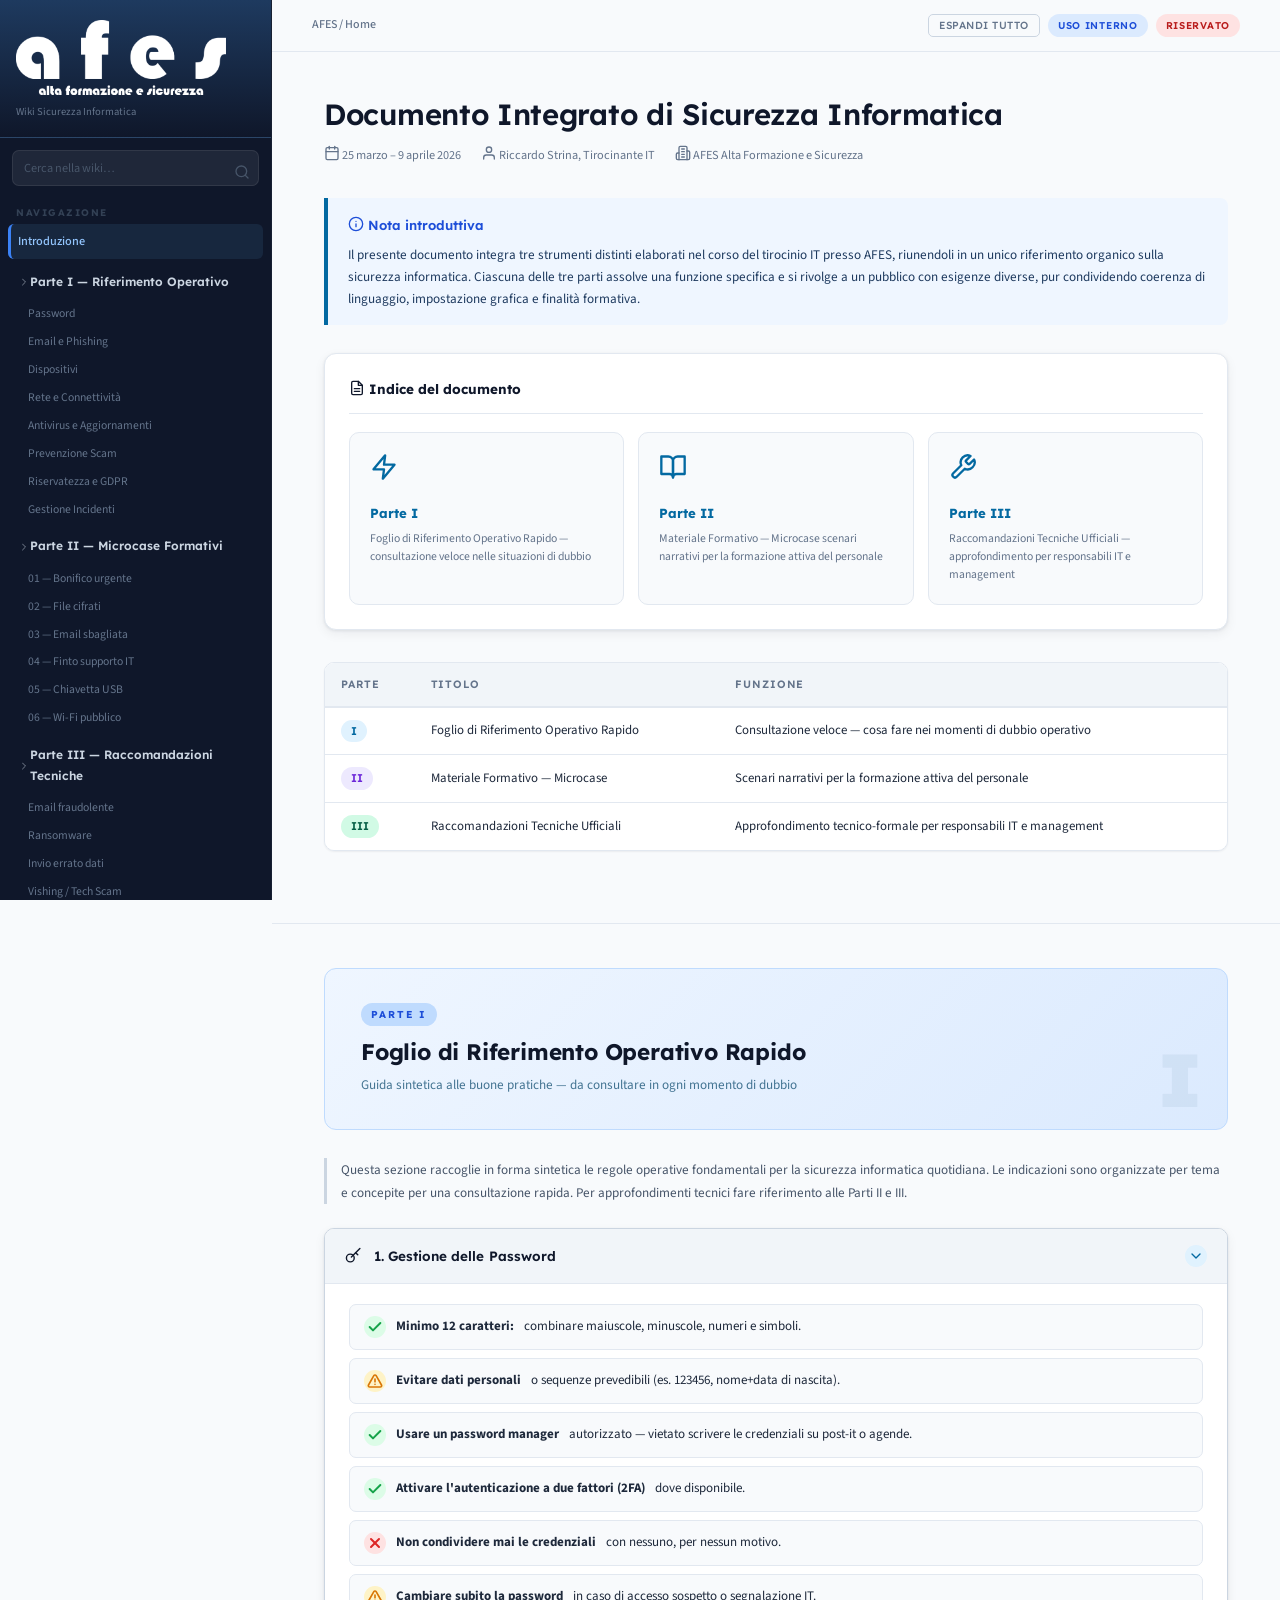
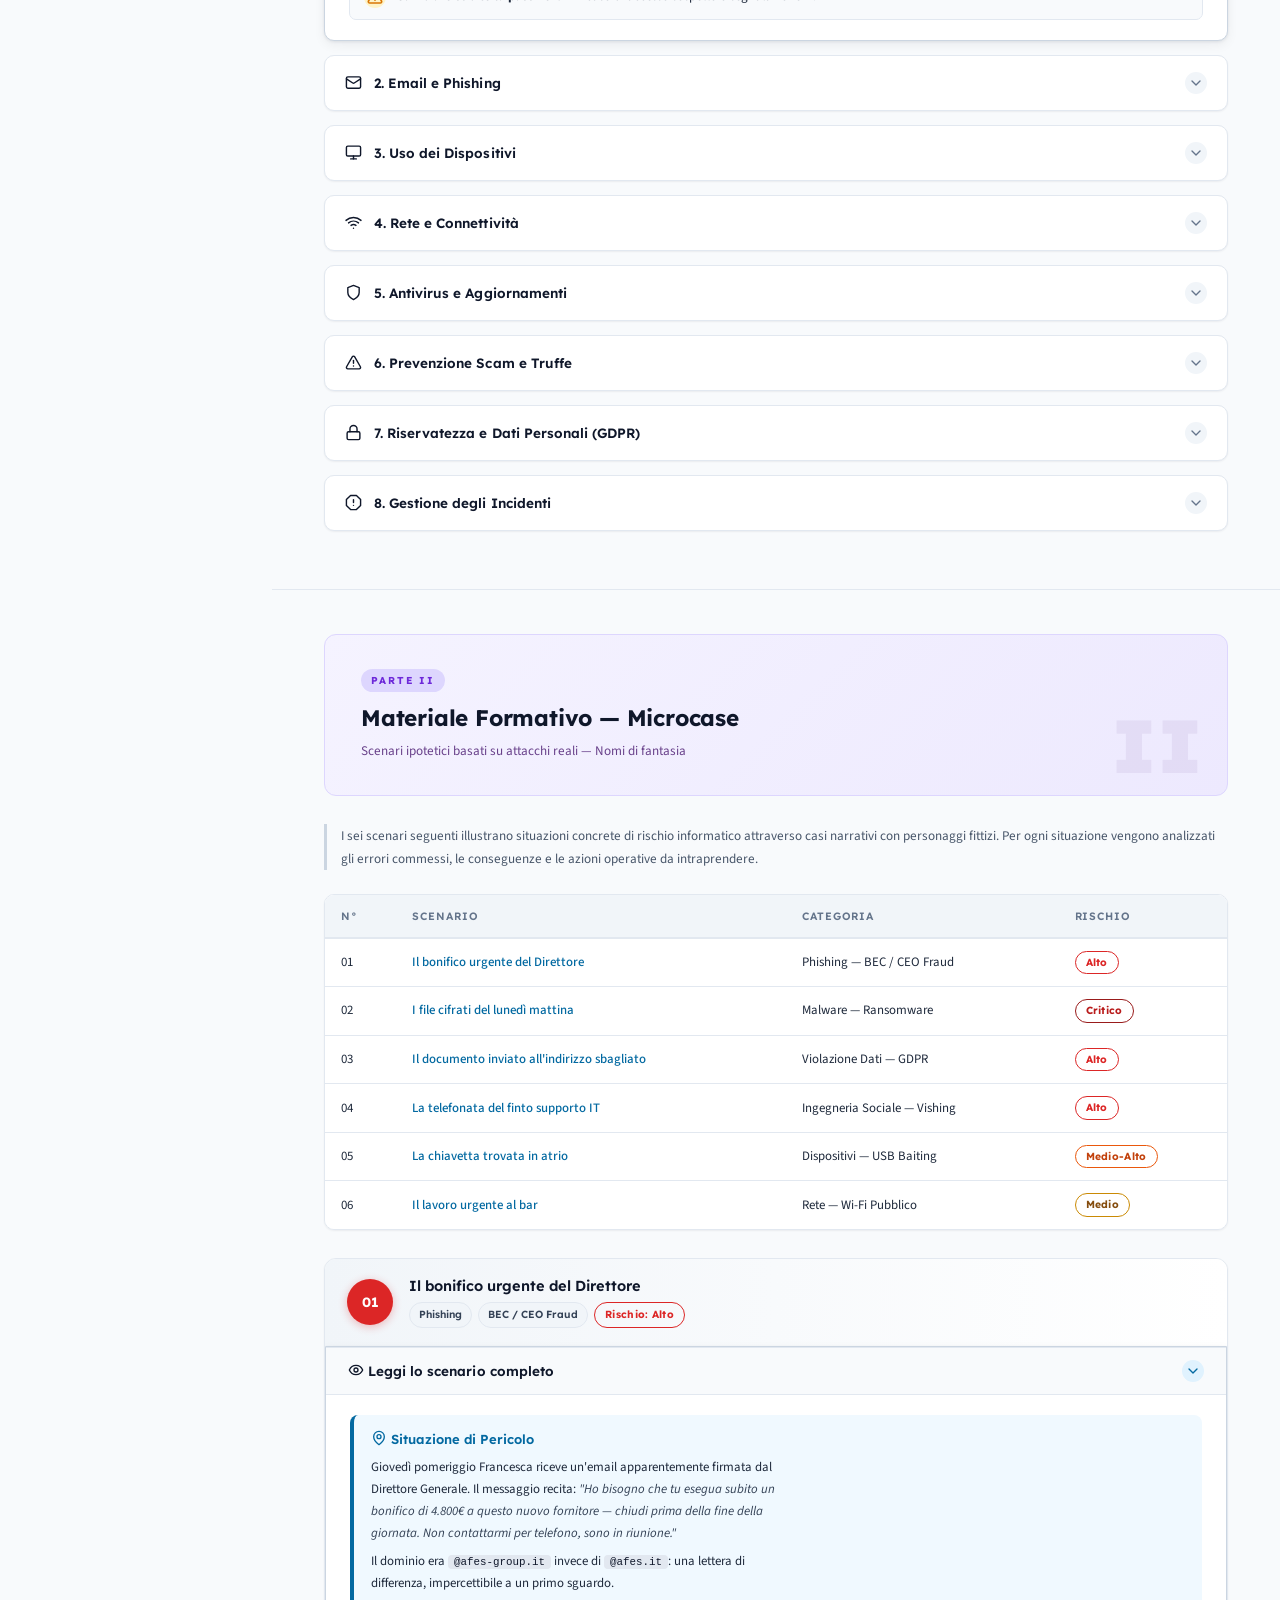
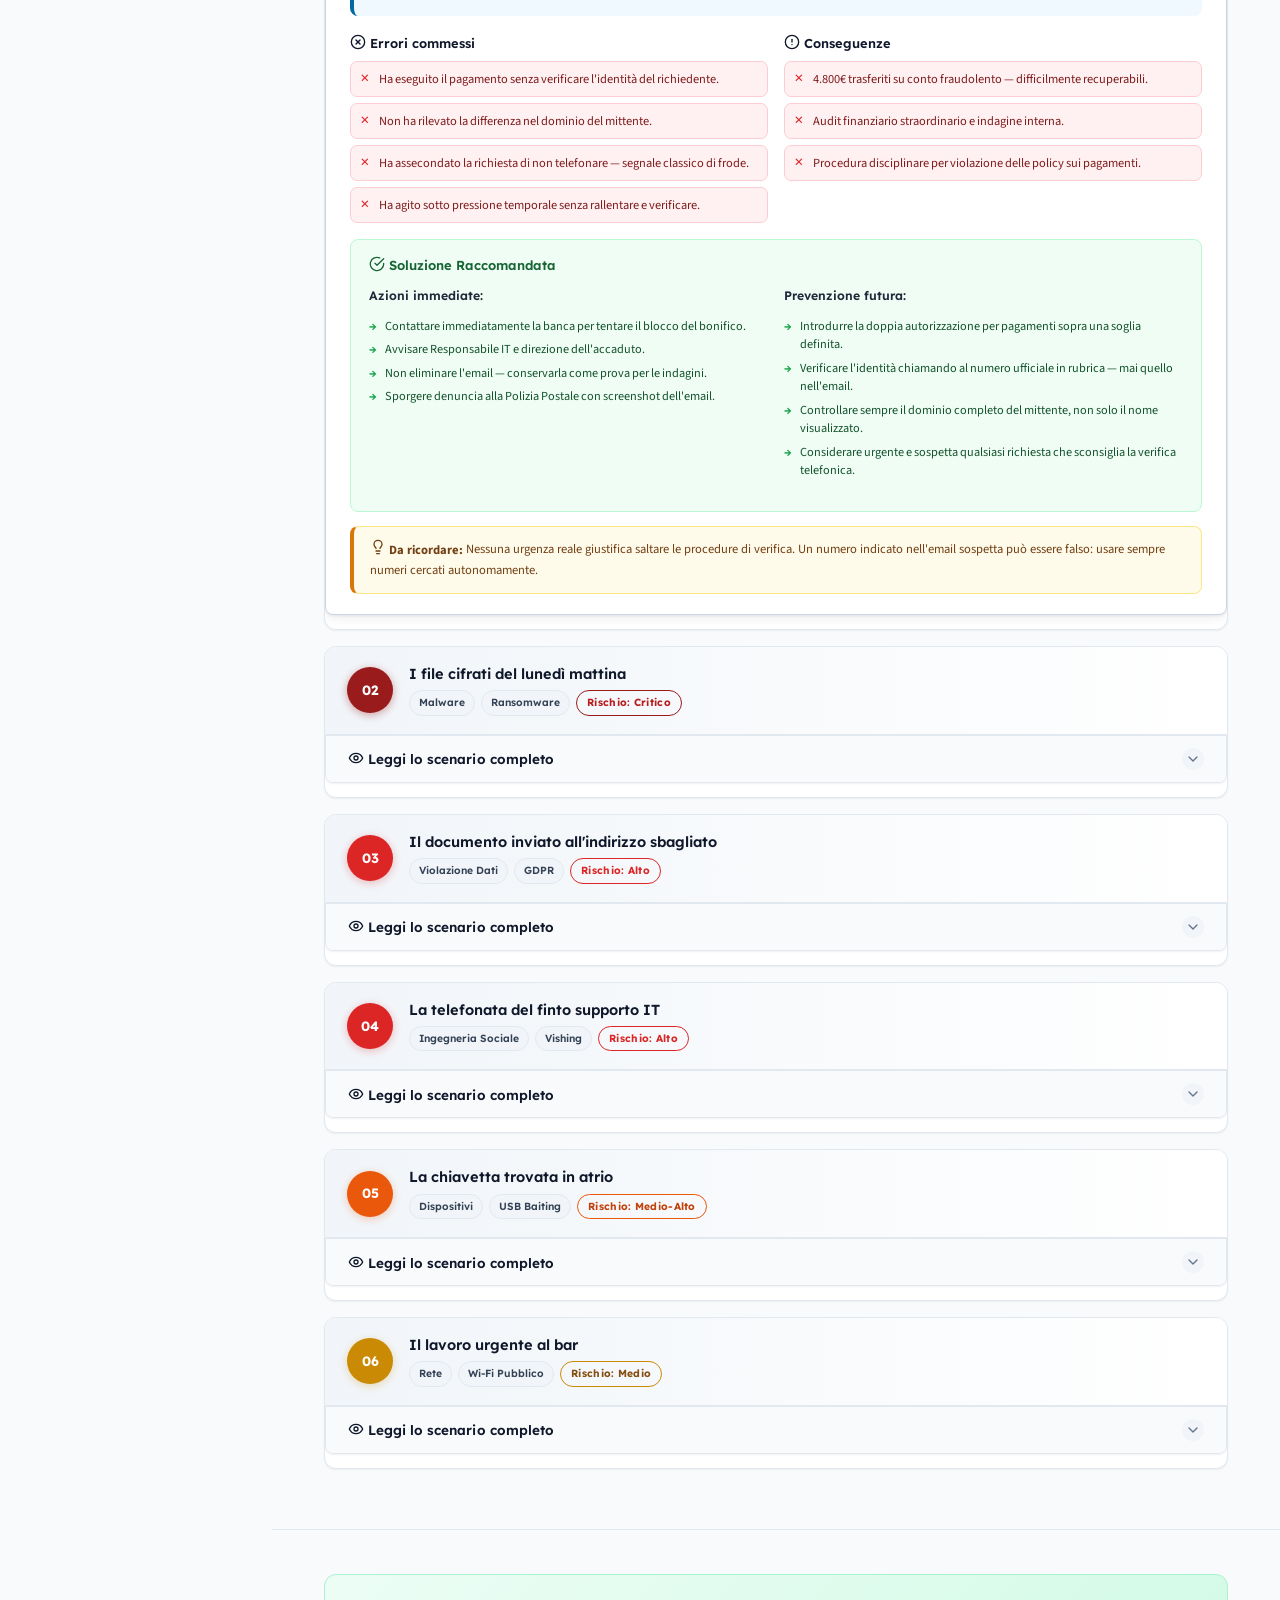
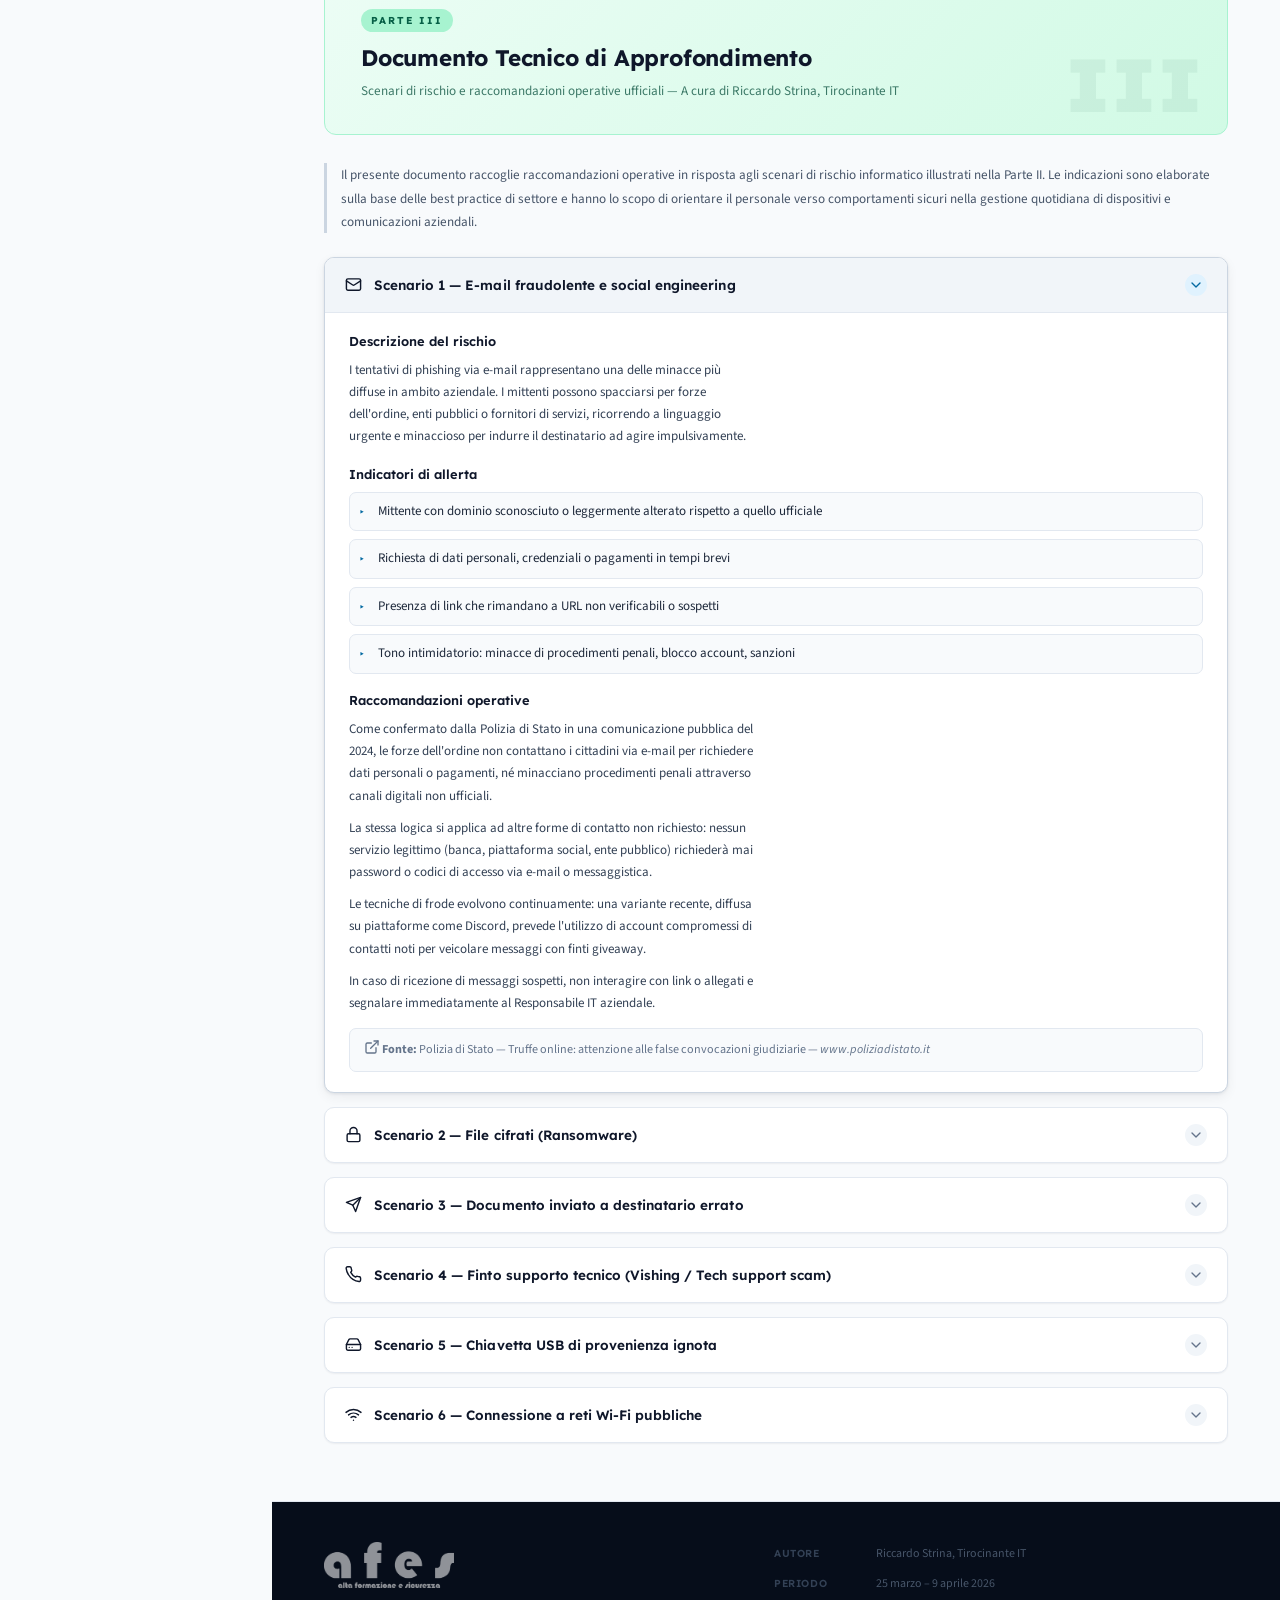
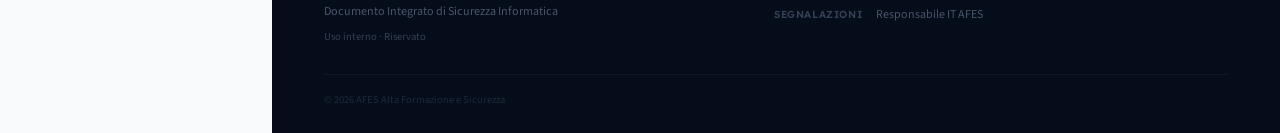
==== commit 25e10965: "feat(ui): add expand/collapse all accordions button Button injected by script.js into the topbar on " ====
--- a/index.html
+++ b/index.html
@@ -66,6 +66,16 @@
       </li>
     </ul>
 
+    <div class="nav-section-label" style="margin-top:8px;">Report</div>
+    <ul class="nav-links">
+      <li>
+        <a href="infrastruttura.html" class="nav-link" style="display:flex;align-items:center;gap:7px;">
+          <svg class="icon" aria-hidden="true" viewBox="0 0 24 24" fill="none" stroke="currentColor" stroke-width="2" stroke-linecap="round" stroke-linejoin="round"><rect x="2" y="3" width="20" height="14" rx="2"/><polyline points="8 21 12 17 16 21"/></svg>
+          Infrastruttura IT
+        </a>
+      </li>
+    </ul>
+
     <div class="sidebar-footer">
       <div>A cura di Riccardo Strina</div>
       <div>Tirocinante IT · AFES · 2026</div>
@@ -997,6 +1007,6 @@
 
   </main>
 
-  <script src="js/script.js"></script>
+  <script src="js/script.js?v=2"></script>
 </body>
 </html>
--- a/css/style.css
+++ b/css/style.css
@@ -239,6 +239,22 @@
   color: var(--muted); font-weight: 500;
 }
 .topbar-meta { display: flex; gap: 8px; align-items: center; }
+.toggle-all-btn {
+  background: transparent;
+  border: 1px solid #CBD5E1;
+  border-radius: 5px;
+  color: #64748B;
+  font-family: var(--fh);
+  font-size: .69rem;
+  font-weight: 500;
+  letter-spacing: .05em;
+  text-transform: uppercase;
+  padding: 4px 10px;
+  cursor: pointer;
+  transition: background var(--fast), color var(--fast), border-color var(--fast);
+}
+.toggle-all-btn:hover  { background: #F1F5F9; color: #334155; border-color: #94A3B8; }
+.toggle-all-btn:active { background: #E2E8F0; }
 .badge {
   font-family: var(--fh); font-size: .66rem; font-weight: 600;
   letter-spacing: .7px; padding: 3px 10px;
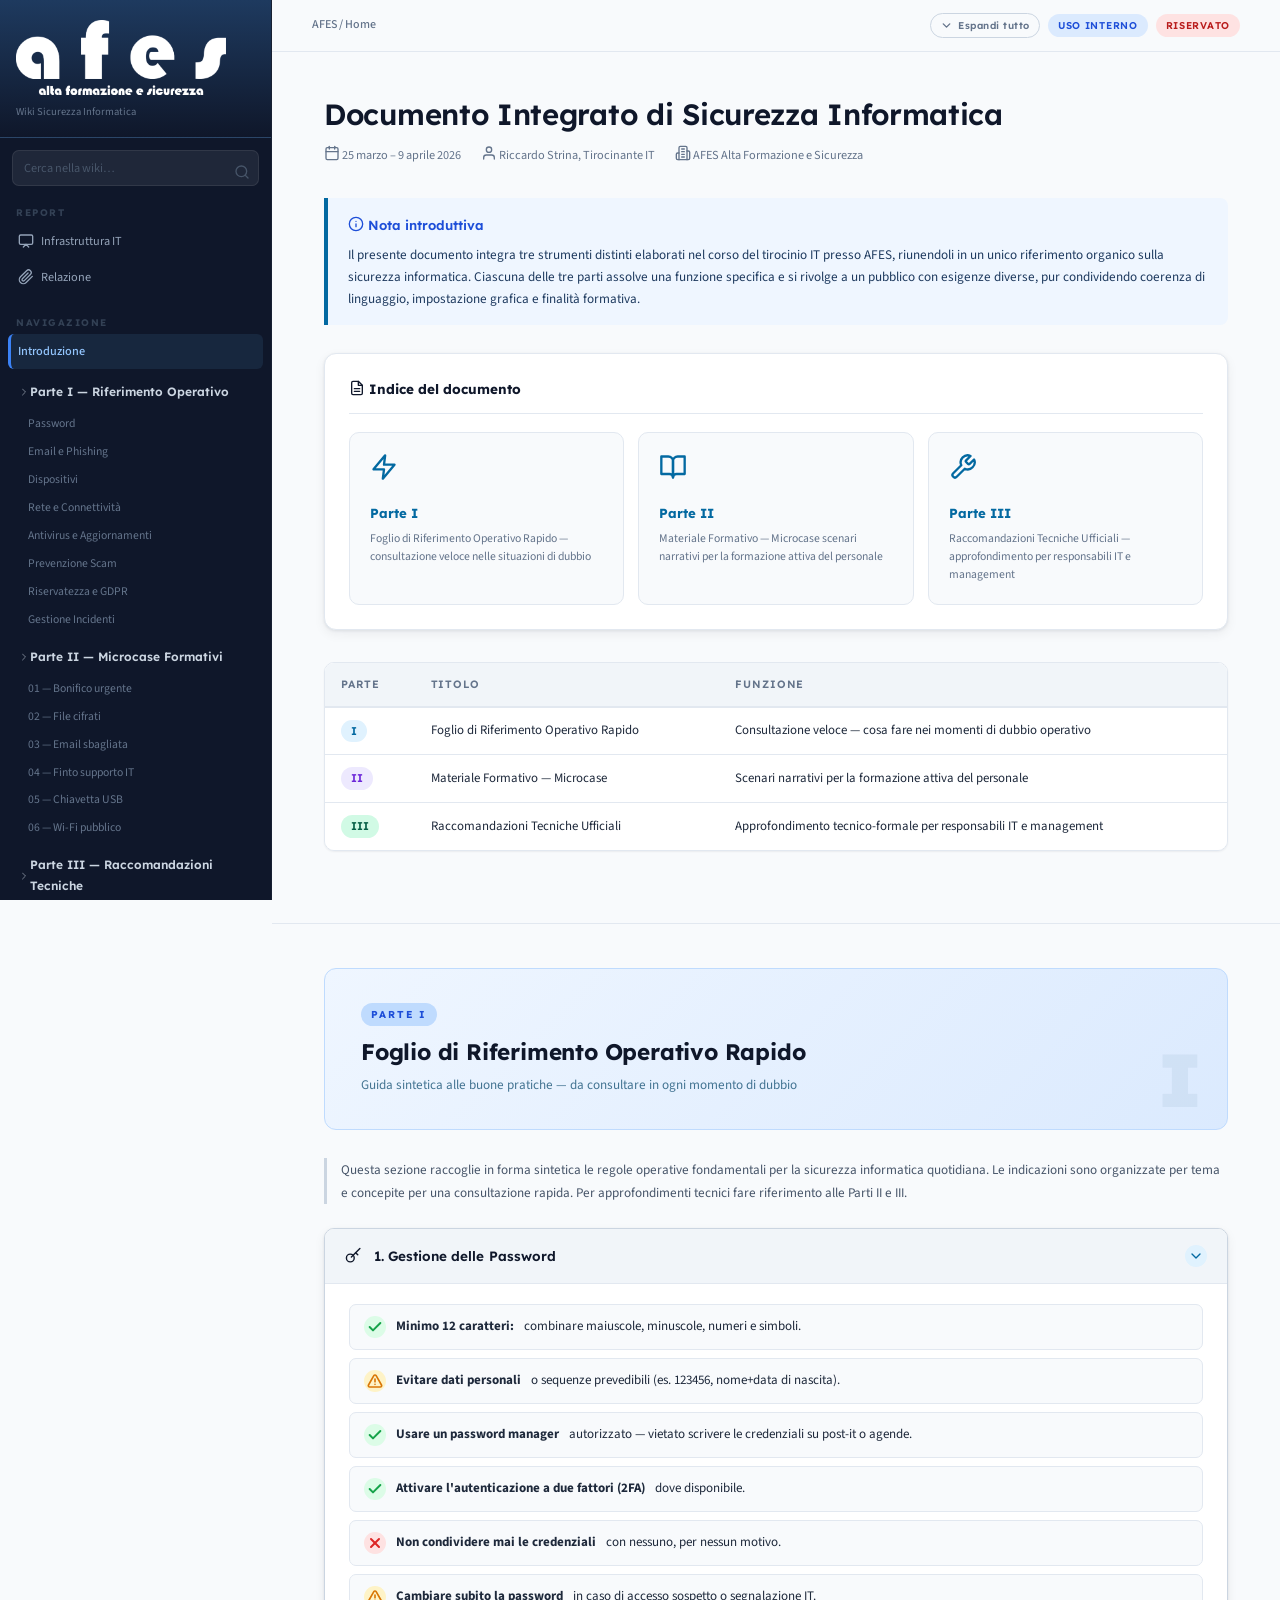
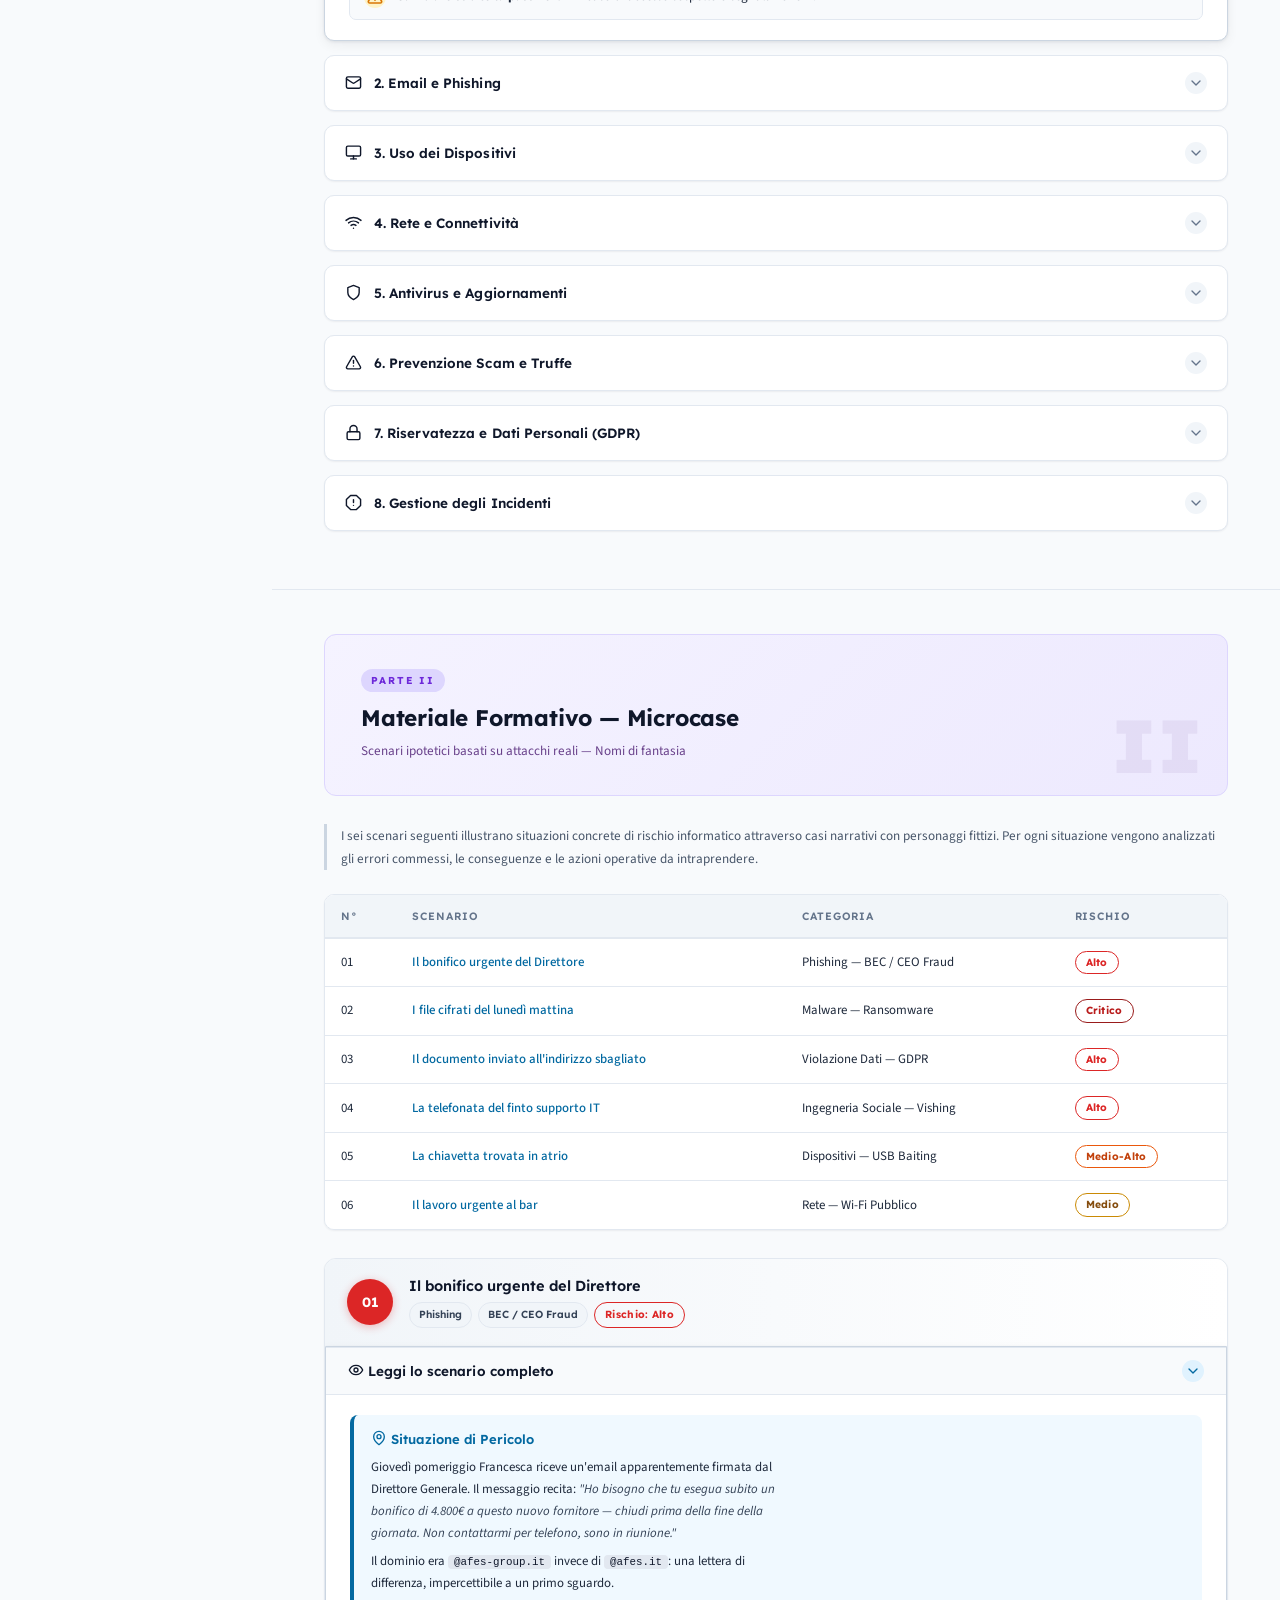
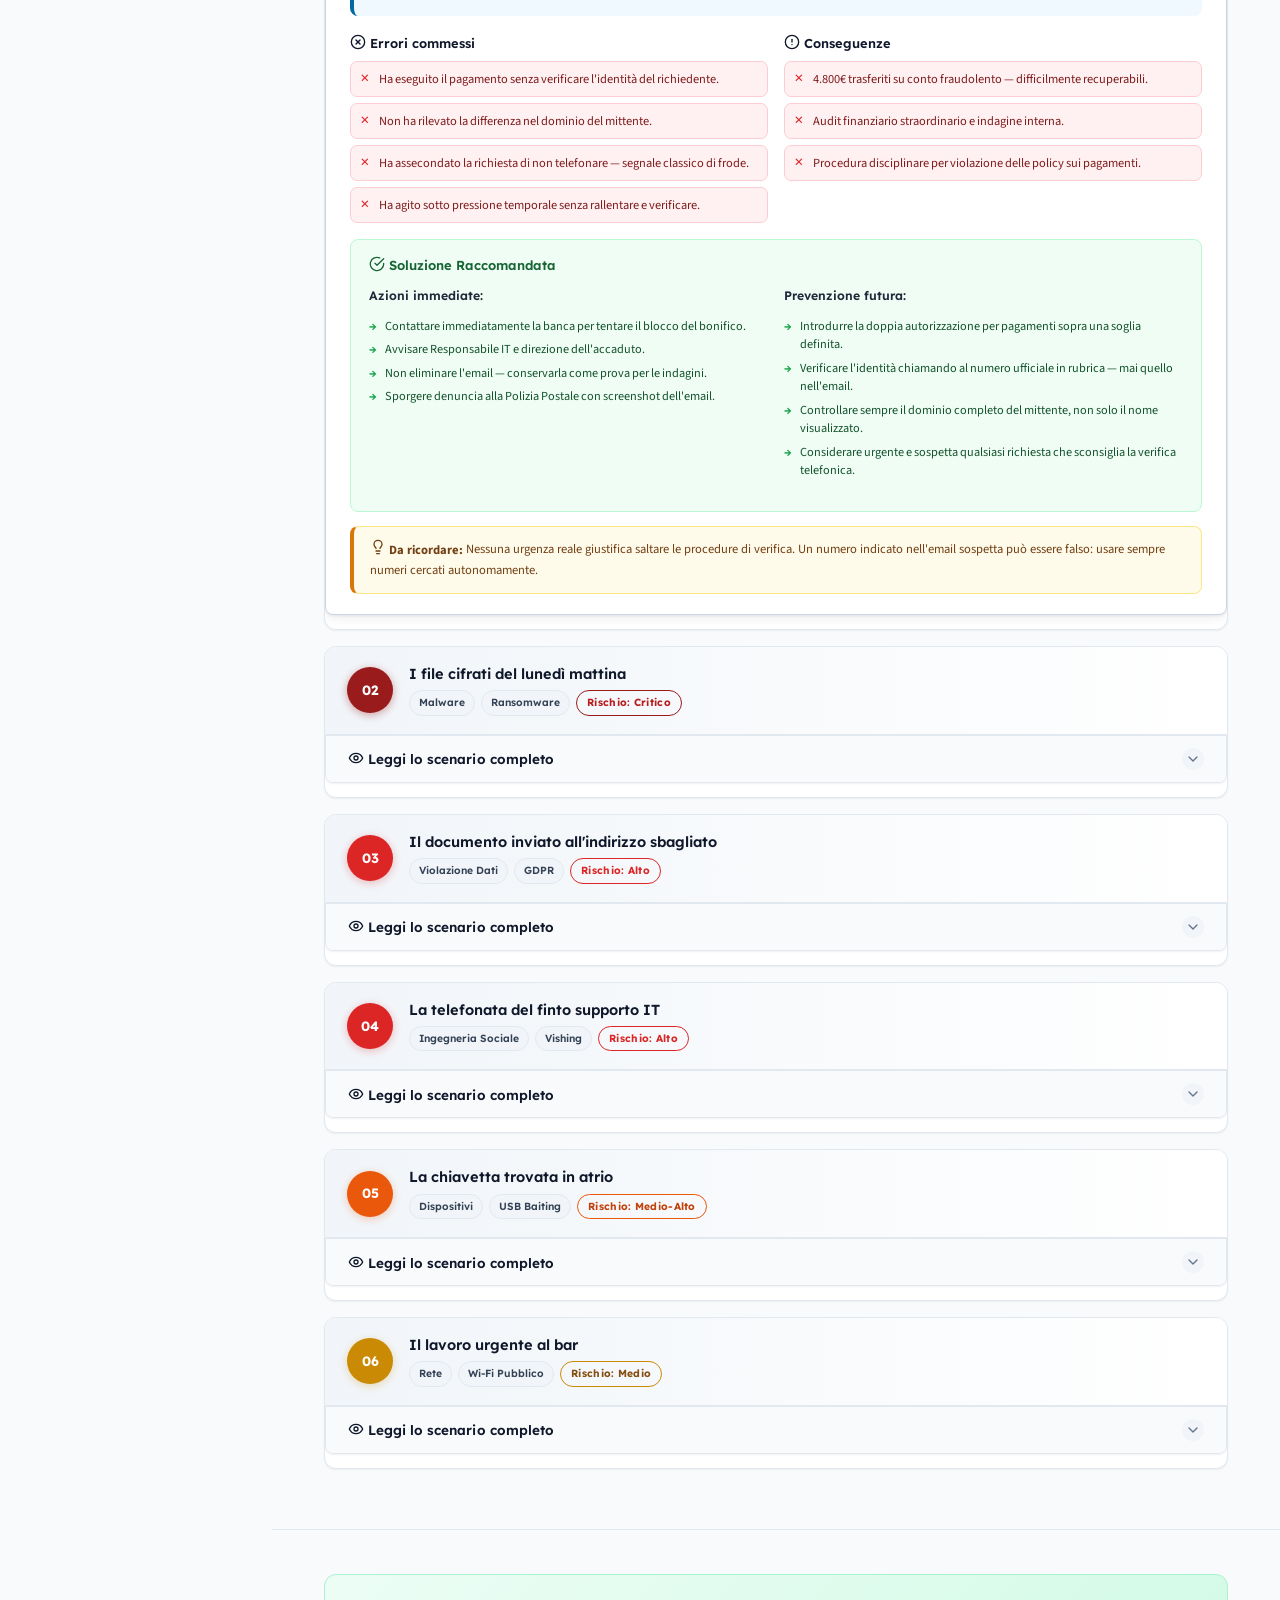
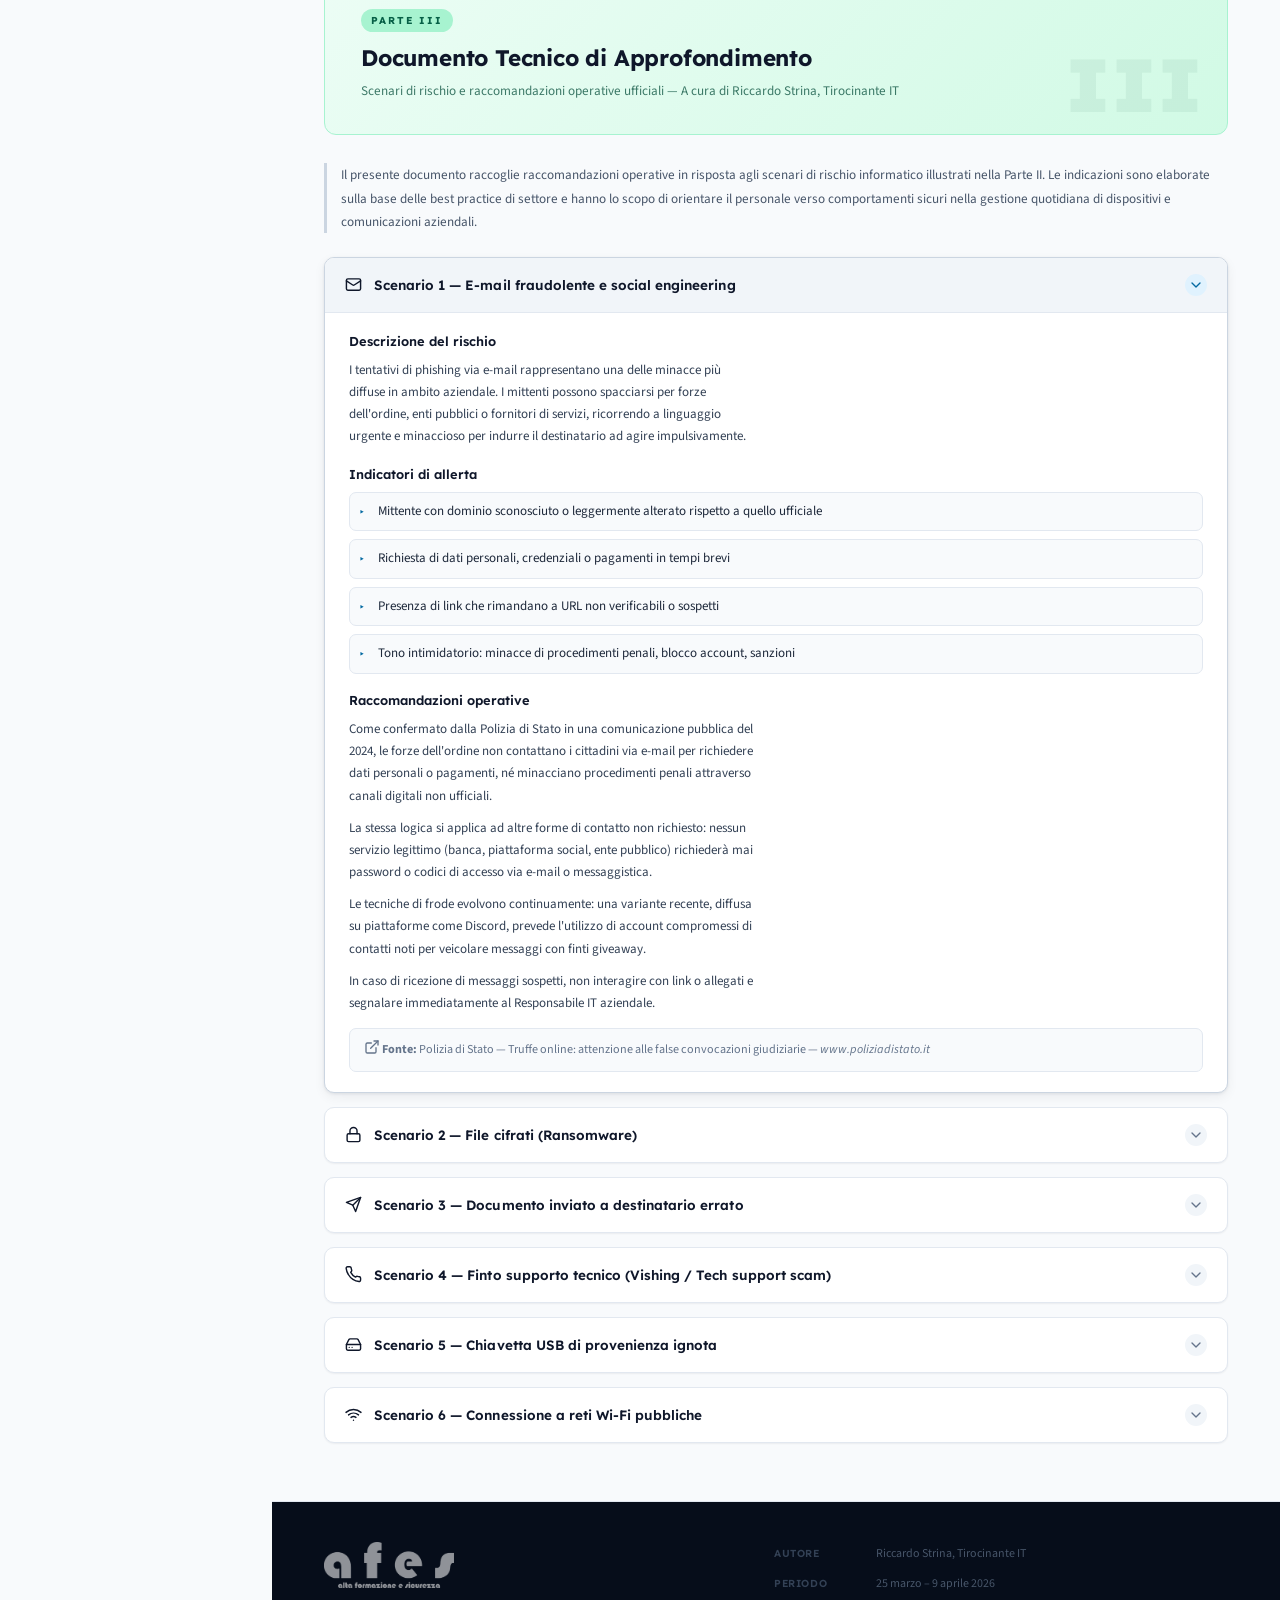
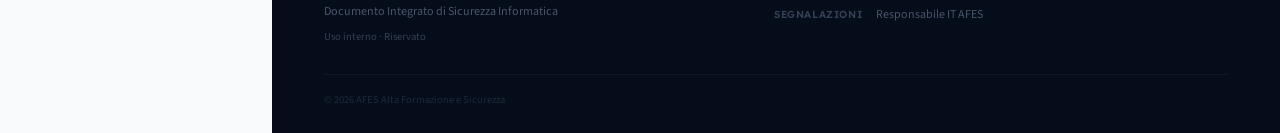
==== commit 19a24094: "feat(allegati): add Relazione page with Office Online document viewers - New allegati.html with embe" ====
--- a/index.html
+++ b/index.html
@@ -26,7 +26,23 @@
       <div class="search-icon"><svg class="icon" aria-hidden="true" viewBox="0 0 24 24" fill="none" stroke="currentColor" stroke-width="2" stroke-linecap="round" stroke-linejoin="round"><circle cx="11" cy="11" r="8"/><line x1="21" y1="21" x2="16.65" y2="16.65"/></svg></div>
     </div>
 
-    <div class="nav-section-label">Navigazione</div>
+    <div class="nav-section-label">Report</div>
+    <ul class="nav-links">
+      <li>
+        <a href="infrastruttura.html" class="nav-link" style="display:flex;align-items:center;gap:7px;">
+          <svg class="icon" aria-hidden="true" viewBox="0 0 24 24" fill="none" stroke="currentColor" stroke-width="2" stroke-linecap="round" stroke-linejoin="round"><rect x="2" y="3" width="20" height="14" rx="2"/><polyline points="8 21 12 17 16 21"/></svg>
+          Infrastruttura IT
+        </a>
+      </li>
+      <li>
+        <a href="allegati.html" class="nav-link" style="display:flex;align-items:center;gap:7px;">
+          <svg class="icon" aria-hidden="true" viewBox="0 0 24 24" fill="none" stroke="currentColor" stroke-width="2" stroke-linecap="round" stroke-linejoin="round"><path d="M21.44 11.05l-9.19 9.19a6 6 0 0 1-8.49-8.49l9.19-9.19a4 4 0 0 1 5.66 5.66l-9.2 9.19a2 2 0 0 1-2.83-2.83l8.49-8.48"/></svg>
+          Relazione
+        </a>
+      </li>
+    </ul>
+
+    <div class="nav-section-label" style="margin-top:8px;">Navigazione</div>
     <ul class="nav-links">
       <li><a href="#intro" class="nav-link active">Introduzione</a></li>
       <li>
@@ -66,16 +82,6 @@
       </li>
     </ul>
 
-    <div class="nav-section-label" style="margin-top:8px;">Report</div>
-    <ul class="nav-links">
-      <li>
-        <a href="infrastruttura.html" class="nav-link" style="display:flex;align-items:center;gap:7px;">
-          <svg class="icon" aria-hidden="true" viewBox="0 0 24 24" fill="none" stroke="currentColor" stroke-width="2" stroke-linecap="round" stroke-linejoin="round"><rect x="2" y="3" width="20" height="14" rx="2"/><polyline points="8 21 12 17 16 21"/></svg>
-          Infrastruttura IT
-        </a>
-      </li>
-    </ul>
-
     <div class="sidebar-footer">
       <div>A cura di Riccardo Strina</div>
       <div>Tirocinante IT · AFES · 2026</div>
--- a/css/style.css
+++ b/css/style.css
@@ -240,21 +240,26 @@
 }
 .topbar-meta { display: flex; gap: 8px; align-items: center; }
 .toggle-all-btn {
-  background: transparent;
+  all: unset;
+  display: inline-flex;
+  align-items: center;
+  gap: 5px;
+  font-family: var(--fh);
+  font-size: .66rem;
+  font-weight: 600;
+  letter-spacing: .5px;
+  padding: 3px 9px;
+  border-radius: 20px;
   border: 1px solid #CBD5E1;
-  border-radius: 5px;
   color: #64748B;
-  font-family: var(--fh);
-  font-size: .69rem;
-  font-weight: 500;
-  letter-spacing: .05em;
-  text-transform: uppercase;
-  padding: 4px 10px;
   cursor: pointer;
-  transition: background var(--fast), color var(--fast), border-color var(--fast);
+  white-space: nowrap;
+  box-sizing: border-box;
+  transition: background .15s, color .15s, border-color .15s;
 }
 .toggle-all-btn:hover  { background: #F1F5F9; color: #334155; border-color: #94A3B8; }
-.toggle-all-btn:active { background: #E2E8F0; }
+.toggle-all-btn svg    { flex-shrink: 0; transition: transform .22s ease; }
+.toggle-all-btn.is-open svg { transform: rotate(180deg); }
 .badge {
   font-family: var(--fh); font-size: .66rem; font-weight: 600;
   letter-spacing: .7px; padding: 3px 10px;
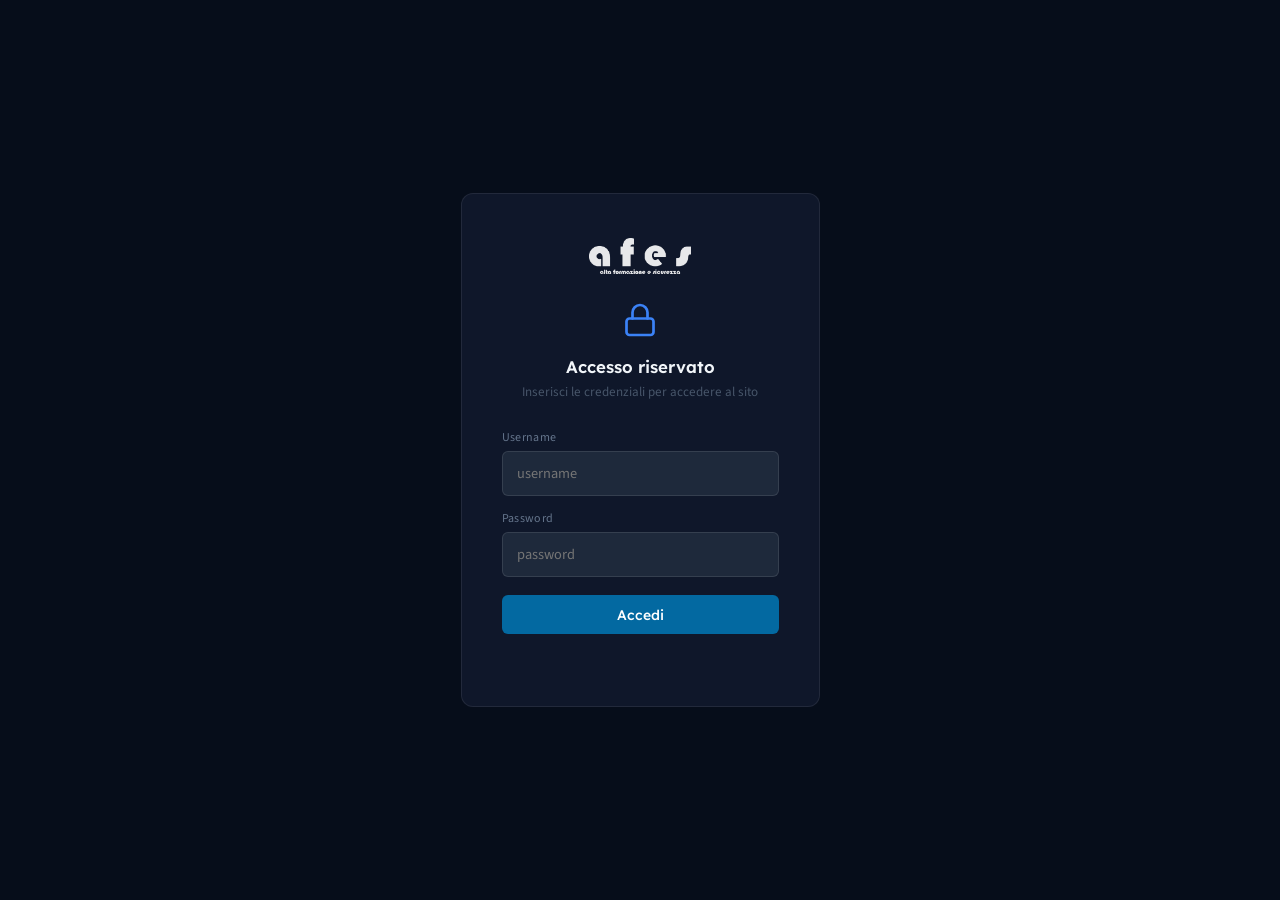
==== commit 87102417: "feat(auth): add global login gate with username/password - New login.html with AFES-branded login fo" ====
--- a/index.html
+++ b/index.html
@@ -9,6 +9,7 @@
   <link rel="preconnect" href="https://fonts.gstatic.com" crossorigin />
   <link href="https://fonts.googleapis.com/css2?family=Lexend:wght@300;400;500;600;700&family=Source+Sans+3:wght@300;400;500;600;700&display=swap" rel="stylesheet" />
   <link rel="stylesheet" href="css/style.css" />
+  <script>if(sessionStorage.getItem('afes_login')!=='1')location.replace('login.html?next='+encodeURIComponent(location.href));</script>
 </head>
 <body>
 
